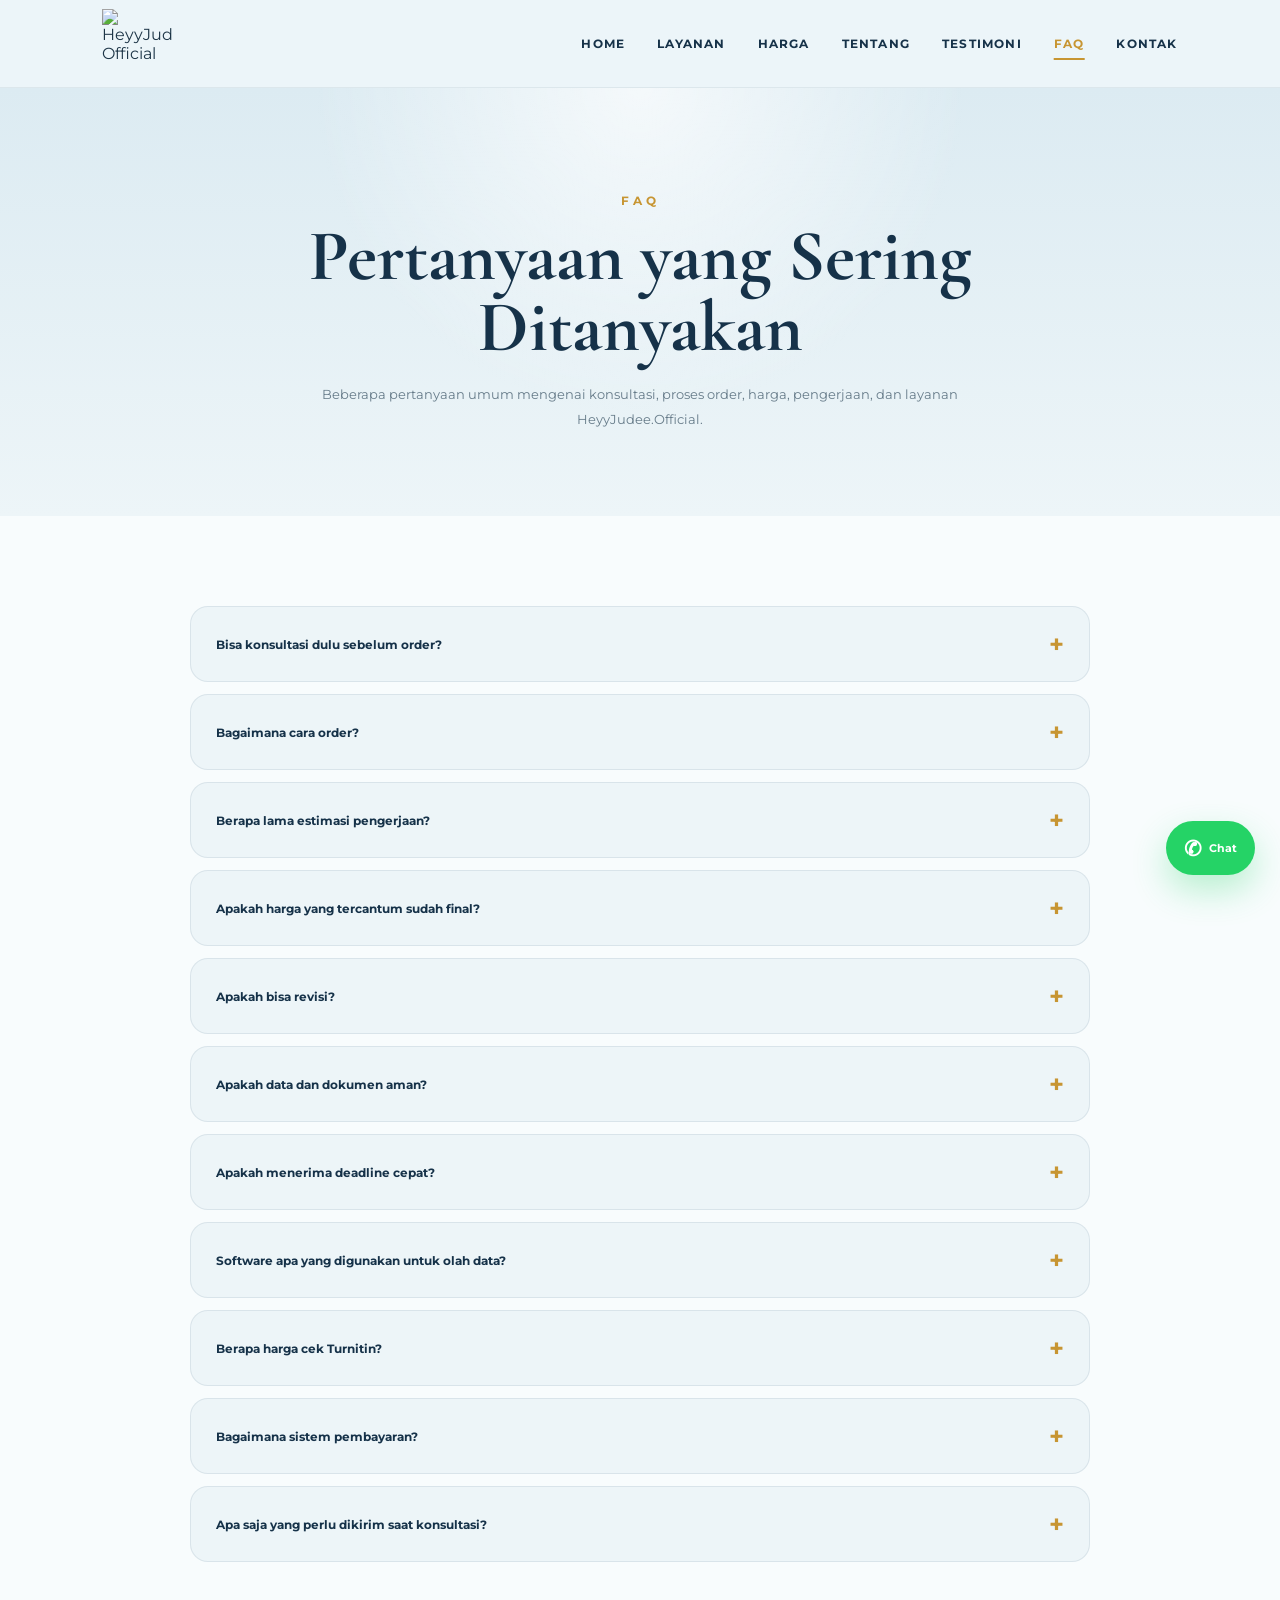
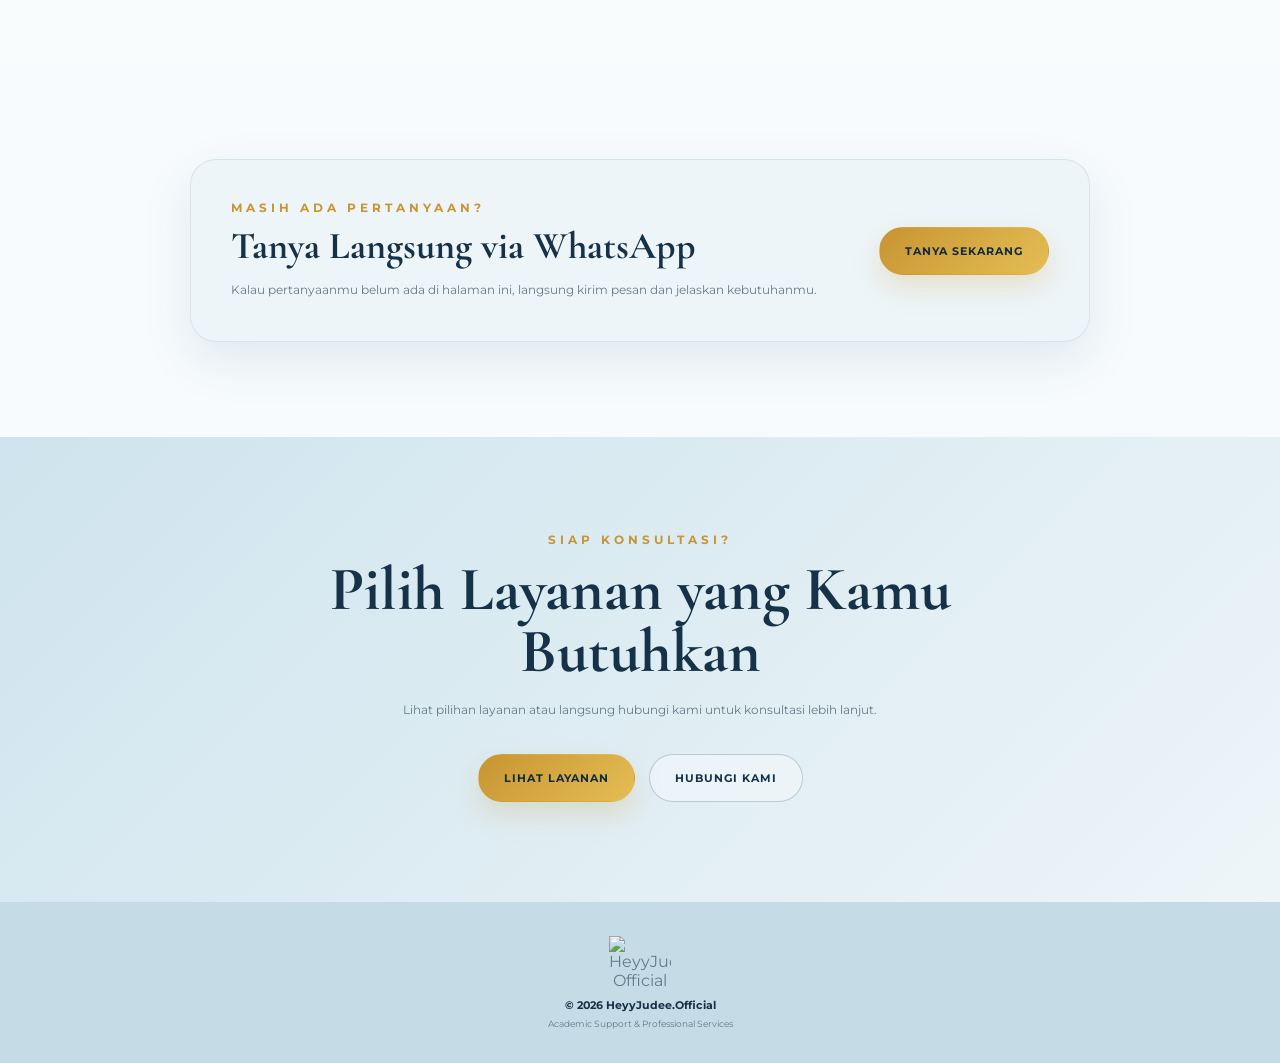
==== faq.html @ a78312ca "Upload website Heyyjudee.Official" ====
<!DOCTYPE html>
<html lang="id">

<head>
    <meta charset="UTF-8">

    <meta
        name="viewport"
        content="width=device-width, initial-scale=1.0"
    >

    <meta
        name="description"
        content="Pertanyaan yang sering ditanyakan mengenai layanan HeyyJudee.Official, proses order, harga, revisi, Turnitin, olah data, dan konsultasi."
    >

    <title>FAQ | HeyyJudee.Official</title>

    <link
        rel="preconnect"
        href="https://fonts.googleapis.com"
    >

    <link
        rel="preconnect"
        href="https://fonts.gstatic.com"
        crossorigin
    >

    <link
        href="https://fonts.googleapis.com/css2?family=Cormorant+Garamond:wght@600;700&family=Montserrat:wght@400;500;600;700&display=swap"
        rel="stylesheet"
    >

    <link
        rel="stylesheet"
        href="style.css"
    >
</head>

<link
    href="https://fonts.googleapis.com/css2?family=Cormorant+Garamond:wght@600;700&family=Montserrat:wght@400;500;600;700&display=swap"
    rel="stylesheet"
>

<link
    rel="icon"
    type="image/png"
    href="images/logo.png"
>

<link
    rel="apple-touch-icon"
    href="images/logo.png"
>

<link
    rel="stylesheet"
    href="style.css"
>

<body>

<!-- =====================================================
     NAVBAR
===================================================== -->

<header class="navbar">

    <a
        href="index.html"
        class="brand-logo"
    >
        <img
            src="images/logo.png"
            alt="HeyyJudee Official"
        >
    </a>


    <button
        class="menu-toggle"
        id="menuToggle"
        aria-label="Buka menu"
        aria-expanded="false"
    >
        <span></span>
        <span></span>
        <span></span>
    </button>


    <nav id="mainNav">

        <a href="index.html">
            HOME
        </a>

        <a href="layanan.html">
            LAYANAN
        </a>

        <a href="harga.html">
            HARGA
        </a>

        <a href="tentang.html">
            TENTANG
        </a>

        <a href="testimoni.html">
            TESTIMONI
        </a>

        <a href="faq.html">
            FAQ
        </a>

        <a href="kontak.html">
            KONTAK
        </a>

    </nav>

</header>


<main>

<!-- =====================================================
     HERO FAQ
===================================================== -->

<section class="page-hero">

    <p class="eyebrow">
        FAQ
    </p>

    <h1>
        Pertanyaan yang
        Sering Ditanyakan
    </h1>

    <p>
        Beberapa pertanyaan umum
        mengenai konsultasi, proses order,
        harga, pengerjaan,
        dan layanan HeyyJudee.Official.
    </p>

</section>



<!-- =====================================================
     FAQ LIST
===================================================== -->

<section class="faq-section">

    <div class="faq-container">


        <article class="faq-item">

            <button class="faq-question">

                <span>
                    Bisa konsultasi dulu sebelum order?
                </span>

                <strong>
                    +
                </strong>

            </button>

            <div class="faq-answer">

                <p>
                    Bisa. Kamu boleh konsultasi terlebih dahulu
                    mengenai kebutuhan, deadline,
                    dan layanan yang diperlukan
                    sebelum memutuskan untuk melanjutkan.
                </p>

            </div>

        </article>



        <article class="faq-item">

            <button class="faq-question">

                <span>
                    Bagaimana cara order?
                </span>

                <strong>
                    +
                </strong>

            </button>

            <div class="faq-answer">

                <p>
                    Hubungi HeyyJudee.Official melalui WhatsApp,
                    kirim jenis layanan yang dibutuhkan,
                    deadline, detail pekerjaan,
                    serta file pendukung jika tersedia.
                </p>

            </div>

        </article>



        <article class="faq-item">

            <button class="faq-question">

                <span>
                    Berapa lama estimasi pengerjaan?
                </span>

                <strong>
                    +
                </strong>

            </button>

            <div class="faq-answer">

                <p>
                    Estimasi pengerjaan berbeda untuk
                    setiap layanan dan bergantung pada
                    tingkat kesulitan, jumlah pekerjaan,
                    serta deadline yang diberikan.
                </p>

            </div>

        </article>



        <article class="faq-item">

            <button class="faq-question">

                <span>
                    Apakah harga yang tercantum sudah final?
                </span>

                <strong>
                    +
                </strong>

            </button>

            <div class="faq-answer">

                <p>
                    Harga pada halaman HARGA
                    merupakan acuan dasar.
                    Biaya akhir dapat menyesuaikan
                    tingkat kesulitan, jumlah halaman,
                    file, dan deadline.
                </p>

            </div>

        </article>



        <article class="faq-item">

            <button class="faq-question">

                <span>
                    Apakah bisa revisi?
                </span>

                <strong>
                    +
                </strong>

            </button>

            <div class="faq-answer">

                <p>
                    Bisa, selama revisi masih sesuai
                    dengan ruang lingkup pekerjaan
                    yang telah dikonsultasikan
                    dan disepakati sebelumnya.
                </p>

            </div>

        </article>



        <article class="faq-item">

            <button class="faq-question">

                <span>
                    Apakah data dan dokumen aman?
                </span>

                <strong>
                    +
                </strong>

            </button>

            <div class="faq-answer">

                <p>
                    Dokumen dan informasi pelanggan
                    diperlakukan secara privat
                    dan hanya digunakan untuk
                    kebutuhan layanan yang disepakati.
                </p>

            </div>

        </article>



        <article class="faq-item">

            <button class="faq-question">

                <span>
                    Apakah menerima deadline cepat?
                </span>

                <strong>
                    +
                </strong>

            </button>

            <div class="faq-answer">

                <p>
                    Bisa dikonsultasikan terlebih dahulu.
                    Ketersediaan pengerjaan akan
                    disesuaikan dengan antrean,
                    tingkat kesulitan,
                    dan deadline yang diberikan.
                </p>

            </div>

        </article>



        <article class="faq-item">

            <button class="faq-question">

                <span>
                    Software apa yang digunakan untuk olah data?
                </span>

                <strong>
                    +
                </strong>

            </button>

            <div class="faq-answer">

                <p>
                    Layanan olah data tersedia
                    menggunakan SPSS, JASP,
                    dan SmartPLS sesuai
                    kebutuhan penelitian.
                </p>

            </div>

        </article>



        <article class="faq-item">

            <button class="faq-question">

                <span>
                    Berapa harga cek Turnitin?
                </span>

                <strong>
                    +
                </strong>

            </button>

            <div class="faq-answer">

                <p>
                    Harga pengecekan Turnitin
                    adalah Rp10.000 per file.
                    Untuk kebutuhan lain seperti
                    parafrase dapat dikonsultasikan
                    secara terpisah.
                </p>

            </div>

        </article>



        <article class="faq-item">

            <button class="faq-question">

                <span>
                    Bagaimana sistem pembayaran?
                </span>

                <strong>
                    +
                </strong>

            </button>

            <div class="faq-answer">

                <p>
                    Informasi pembayaran akan
                    diberikan setelah detail pekerjaan,
                    harga, dan estimasi pengerjaan
                    telah dikonfirmasi melalui WhatsApp.
                </p>

            </div>

        </article>



        <article class="faq-item">

            <button class="faq-question">

                <span>
                    Apa saja yang perlu dikirim saat konsultasi?
                </span>

                <strong>
                    +
                </strong>

            </button>

            <div class="faq-answer">

                <p>
                    Sebaiknya kirim jenis layanan,
                    deadline, jumlah halaman atau file,
                    format atau panduan,
                    serta file pendukung
                    agar konsultasi lebih cepat.
                </p>

            </div>

        </article>


    </div>

</section>



<!-- =====================================================
     HELP CARD
===================================================== -->

<section class="section">

    <div class="faq-help-card">

        <div>

            <p class="eyebrow">
                MASIH ADA PERTANYAAN?
            </p>

            <h2>
                Tanya Langsung via WhatsApp
            </h2>

            <p>
                Kalau pertanyaanmu belum ada
                di halaman ini,
                langsung kirim pesan
                dan jelaskan kebutuhanmu.
            </p>

        </div>


        <a
            href="https://wa.me/6282827128702?text=Halo%20HeyyJudee.Official,%20saya%20ingin%20bertanya%20mengenai%20layanan."
            target="_blank"
            rel="noopener noreferrer"
            class="btn btn-primary"
        >
            TANYA SEKARANG
        </a>

    </div>

</section>



<!-- =====================================================
     CTA
===================================================== -->

<section class="service-cta">

    <div>

        <p class="eyebrow">
            SIAP KONSULTASI?
        </p>

        <h2>
            Pilih Layanan yang Kamu Butuhkan
        </h2>

        <p>
            Lihat pilihan layanan
            atau langsung hubungi kami
            untuk konsultasi lebih lanjut.
        </p>


        <a
            href="layanan.html"
            class="btn btn-primary"
        >
            LIHAT LAYANAN
        </a>


        <a
            href="kontak.html"
            class="btn btn-secondary"
        >
            HUBUNGI KAMI
        </a>

    </div>

</section>

</main>



<!-- =====================================================
     FOOTER
===================================================== -->

<footer>

    <img
        src="images/logo.png"
        alt="HeyyJudee Official"
    >

    <p>
        © 2026 HeyyJudee.Official
    </p>

    <span>
        Academic Support & Professional Services
    </span>

</footer>



<!-- =====================================================
     FLOATING WHATSAPP
===================================================== -->

<a
    href="https://wa.me/6282827128702?text=Halo%20HeyyJudee.Official,%20saya%20ingin%20bertanya."
    target="_blank"
    rel="noopener noreferrer"
    class="floating-wa"
    aria-label="Chat WhatsApp"
>

    <span>
        ✆
    </span>

    Chat

</a>



<script src="script.js"></script>

</body>

</html>
---- style.css ----
/* ======================================================
   HEYYJUDEE.OFFICIAL
   FINAL MULTI-PAGE CSS
====================================================== */


/* ======================================================
   ROOT
====================================================== */

:root {
    --blue-900: #163249;
    --blue-800: #21465f;
    --blue-700: #2f6280;
    --blue-500: #6698b4;
    --blue-200: #cde1eb;
    --blue-100: #dfedf4;
    --blue-50: #edf5f8;

    --gold: #c79532;
    --gold-light: #e5c76f;

    --text: #1d3547;
    --muted: #667b89;

    --white: #ffffff;

    --shadow:
        0 18px 50px rgba(31, 75, 102, 0.10);
}


/* ======================================================
   RESET
====================================================== */

* {
    margin: 0;
    padding: 0;
    box-sizing: border-box;
}


html {
    scroll-behavior: smooth;
}


body {
    min-height: 100vh;

    font-family:
        "Montserrat",
        sans-serif;

    color: var(--text);

    background:
        #f7fbfd;

    overflow-x: hidden;
}


img {
    max-width: 100%;
    display: block;
}


a {
    color: inherit;
    text-decoration: none;
}


button {
    font: inherit;
}


/* ======================================================
   GLOBAL
====================================================== */

.section {
    padding:
        95px 8%;
}


.eyebrow {
    color: var(--gold);

    font-size: 12px;
    font-weight: 700;

    letter-spacing: 4px;

    text-transform: uppercase;
}


.section-header {
    max-width: 760px;

    margin:
        0 auto 50px;

    text-align: center;
}


.section-header h2 {
    margin:
        12px 0 15px;

    font-family:
        "Cormorant Garamond",
        serif;

    color: var(--blue-900);

    font-size:
        clamp(40px, 5vw, 58px);

    line-height: 1;
}


.section-header > p:not(.eyebrow) {
    color: var(--muted);

    font-size: 13px;

    line-height: 1.9;
}


/* ======================================================
   BUTTON
====================================================== */

.btn {
    display: inline-flex;

    align-items: center;
    justify-content: center;

    min-height: 48px;

    padding:
        0 25px;

    border:
        1px solid transparent;

    border-radius: 999px;

    font-size: 11px;
    font-weight: 700;

    letter-spacing: 1px;

    cursor: pointer;

    transition:
        transform 0.2s ease,
        box-shadow 0.2s ease,
        background 0.2s ease;
}


.btn:hover {
    transform:
        translateY(-2px);
}


.btn-primary {
    color: #122b3c;

    background:
        linear-gradient(
            135deg,
            #c79532,
            #e5bd54
        );

    box-shadow:
        0 12px 28px rgba(199, 149, 50, 0.22);
}


.btn-primary:hover {
    box-shadow:
        0 16px 32px rgba(199, 149, 50, 0.30);
}


.btn-secondary {
    color: var(--blue-900);

    border-color:
        rgba(22, 50, 73, 0.22);

    background:
        rgba(255,255,255,0.35);
}


/* ======================================================
   NAVBAR
====================================================== */

.navbar {
    position: relative;
    z-index: 1000;

    min-height: 88px;

    display: flex;

    align-items: center;
    justify-content: space-between;

    padding:
        8px 8%;

    background:
        rgba(235, 245, 249, 0.95);

    border-bottom:
        1px solid rgba(22, 50, 73, 0.07);

    backdrop-filter:
        blur(15px);
}


.brand-logo {
    flex-shrink: 0;
}


.brand-logo img {
    width: 70px;
    height: 70px;

    object-fit: contain;
}


.navbar nav {
    display: flex;

    align-items: center;

    gap: 32px;
}


.navbar nav a {
    position: relative;

    padding:
        13px 0;

    color: var(--blue-900);

    font-size: 12px;
    font-weight: 700;

    letter-spacing: 1.2px;
}


.navbar nav a::after {
    content: "";

    position: absolute;

    left: 50%;
    bottom: 4px;

    width: 0;
    height: 2px;

    background:
        var(--gold);

    transform:
        translateX(-50%);

    transition:
        width 0.25s ease;
}


.navbar nav a:hover::after,
.navbar nav a.active::after {
    width: 100%;
}


.navbar nav a.active {
    color: var(--gold);
}


/* ======================================================
   HAMBURGER
====================================================== */

.menu-toggle {
    display: none;

    width: 44px;
    height: 44px;

    border: none;

    background: transparent;

    flex-direction: column;

    align-items: center;
    justify-content: center;

    gap: 5px;

    cursor: pointer;
}


.menu-toggle span {
    width: 24px;
    height: 2px;

    border-radius: 5px;

    background:
        var(--blue-900);

    transition:
        transform 0.25s ease,
        opacity 0.25s ease;
}


.menu-toggle.active span:nth-child(1) {
    transform:
        translateY(7px)
        rotate(45deg);
}


.menu-toggle.active span:nth-child(2) {
    opacity: 0;
}


.menu-toggle.active span:nth-child(3) {
    transform:
        translateY(-7px)
        rotate(-45deg);
}


/* ======================================================
   HOME HERO
====================================================== */

.hero {
    position: relative;

    min-height:
        calc(100vh - 88px);

    display: grid;

    grid-template-columns:
        1.1fr 0.9fr;

    align-items: center;

    gap: 50px;

    padding:
        70px 8%;

    overflow: hidden;

    background:
        radial-gradient(
            circle at 80% 35%,
            rgba(224, 239, 246, 0.8),
            transparent 35%
        ),
        linear-gradient(
            135deg,
            #d8eaf2,
            #eef6f9
        );
}


.hero-content {
    position: relative;
    z-index: 2;
}


.hero h1 {
    max-width: 720px;

    margin:
        12px 0 25px;

    font-family:
        "Cormorant Garamond",
        serif;

    color:
        var(--blue-900);

    font-size:
        clamp(56px, 6vw, 85px);

    font-weight: 600;

    line-height: 0.88;
}


.hero-subtitle {
    max-width: 700px;

    color:
        var(--blue-500);

    font-size: 15px;

    line-height: 2;
}


.hero-actions {
    display: flex;

    flex-wrap: wrap;

    gap: 14px;

    margin-top: 30px;
}


.trust-row {
    display: grid;

    grid-template-columns:
        repeat(3, 1fr);

    gap: 12px;

    margin-top: 45px;
}


.trust-row > div {
    padding:
        18px 15px;

    border:
        1px solid rgba(22, 50, 73, 0.09);

    border-radius: 16px;

    background:
        rgba(255,255,255,0.18);
}


.trust-row strong {
    display: block;

    margin-bottom: 10px;

    color:
        var(--blue-900);

    font-size: 12px;
}


.trust-row span {
    color:
        var(--blue-500);

    font-size: 10px;
}


.hero-visual {
    display: flex;

    align-items: center;
    justify-content: center;
}


.hero-logo-ring {
    width: 430px;
    height: 430px;

    display: flex;

    align-items: center;
    justify-content: center;

    border:
        1px solid rgba(47, 98, 128, 0.20);

    border-radius: 50%;

    background:
        rgba(225, 239, 246, 0.45);
}


.hero-logo-ring img {
    width: 360px;
    height: 360px;

    object-fit: contain;
}


.decor {
    position: absolute;

    z-index: 0;

    color:
        rgba(47, 98, 128, 0.10);

    font-size: 35px;
}


.decor-1 {
    top: 13%;
    left: 4%;
}


.decor-2 {
    bottom: 6%;
    left: 47%;
}


.decor-3 {
    top: 14%;
    right: 7%;
}


/* ======================================================
   PAGE HERO
====================================================== */

.page-hero {
    padding:
        105px 8% 85px;

    text-align: center;

    background:
        radial-gradient(
            circle at top center,
            rgba(255,255,255,0.7),
            transparent 42%
        ),
        linear-gradient(
            180deg,
            #dcebf2,
            #edf5f8
        );
}


.page-hero h1 {
    max-width: 800px;

    margin:
        13px auto 20px;

    font-family:
        "Cormorant Garamond",
        serif;

    color:
        var(--blue-900);

    font-size:
        clamp(48px, 6vw, 72px);

    line-height: 0.98;
}


.page-hero > p:not(.eyebrow) {
    max-width: 720px;

    margin: auto;

    color:
        var(--muted);

    font-size: 13px;

    line-height: 1.9;
}


/* ======================================================
   WHY / GENERAL CARDS
====================================================== */

.why-section {
    background:
        #f8fcfd;
}


.why-grid {
    display: grid;

    grid-template-columns:
        repeat(4, 1fr);

    gap: 20px;
}


.why-grid article {
    padding:
        30px 25px;

    border:
        1px solid rgba(39,84,110,0.10);

    border-radius: 22px;

    background:
        rgba(244,250,252,0.9);

    box-shadow:
        0 12px 32px rgba(31,75,102,0.06);
}


.why-grid article > div:first-child {
    width: 65px;
    height: 65px;

    display: flex;

    align-items: center;
    justify-content: center;

    margin-bottom: 20px;

    border-radius: 18px;

    background:
        var(--blue-100);

    font-size: 28px;
}


.why-grid h3 {
    margin-bottom: 10px;

    font-family:
        "Cormorant Garamond",
        serif;

    color:
        var(--blue-900);

    font-size: 27px;
}


.why-grid p {
    color:
        var(--muted);

    font-size: 12px;

    line-height: 1.9;
}


.why-grid strong {
    display: block;

    margin-top: 14px;

    color:
        var(--blue-900);

    font-size: 13px;

    line-height: 1.6;
}


/* ======================================================
   HOME SERVICE PREVIEW
====================================================== */

.home-service-preview {
    background:
        linear-gradient(
            180deg,
            #edf5f8,
            #f8fcfd
        );
}


.home-preview-grid {
    display: grid;

    grid-template-columns:
        repeat(4, 1fr);

    gap: 20px;
}


.home-preview-grid article {
    padding:
        32px 24px;

    border:
        1px solid rgba(39,84,110,0.09);

    border-radius: 22px;

    background:
        rgba(255,255,255,0.45);

    box-shadow:
        var(--shadow);
}


.home-preview-grid h3 {
    margin:
        18px 0 10px;

    font-family:
        "Cormorant Garamond",
        serif;

    color:
        var(--blue-900);

    font-size: 28px;
}


.home-preview-grid p {
    color:
        var(--muted);

    font-size: 12px;

    line-height: 1.9;
}


.home-preview-action {
    margin-top: 38px;

    text-align: center;
}


/* ======================================================
   SERVICE PAGE
====================================================== */

.service-grid {
    display: grid;

    grid-template-columns:
        repeat(4, 1fr);

    gap: 22px;
}


.service-card {
    min-height: 310px;

    display: flex;

    flex-direction: column;

    padding:
        30px 25px;

    border:
        1px solid rgba(39,84,110,0.10);

    border-radius: 25px;

    background:
        rgba(247,252,254,0.95);

    box-shadow:
        var(--shadow);

    cursor: pointer;

    transition:
        transform 0.25s ease,
        box-shadow 0.25s ease;
}


.service-card:hover {
    transform:
        translateY(-6px);

    box-shadow:
        0 22px 55px rgba(31,75,102,0.14);
}


.service-icon {
    width: 72px;
    height: 72px;

    display: flex;

    align-items: center;
    justify-content: center;

    border-radius: 20px;

    background:
        var(--blue-100);

    font-size: 30px;
}


.service-card h3 {
    margin:
        18px 0 10px;

    font-family:
        "Cormorant Garamond",
        serif;

    color:
        var(--blue-900);

    font-size: 30px;
}


.service-card p {
    color:
        var(--muted);

    font-size: 12px;

    line-height: 1.9;
}


.service-detail {
    margin-top: auto;

    padding-top: 20px;

    border: none;

    color:
        var(--gold);

    background: transparent;

    text-align: left;

    font-size: 10px;
    font-weight: 700;

    letter-spacing: 1px;

    cursor: pointer;
}


/* ======================================================
   ORDER FLOW
====================================================== */

.order-flow-section {
    padding:
        95px 8%;

    background:
        linear-gradient(
            180deg,
            #edf5f8,
            #dcebf2
        );
}


.order-flow-grid {
    display: grid;

    grid-template-columns:
        repeat(4, 1fr);

    gap: 18px;

    max-width: 1200px;

    margin: auto;
}


.order-flow-grid article {
    padding:
        30px 24px;

    border-radius: 22px;

    background:
        rgba(255,255,255,0.50);

    border:
        1px solid rgba(39,84,110,0.10);
}


.order-flow-grid article > span {
    display: block;

    margin-bottom: 20px;

    color:
        var(--gold);

    font-family:
        "Cormorant Garamond",
        serif;

    font-size: 40px;
    font-weight: 700;
}


.order-flow-grid h3 {
    margin-bottom: 10px;

    color:
        var(--blue-900);

    font-family:
        "Cormorant Garamond",
        serif;

    font-size: 28px;
}


.order-flow-grid p {
    color:
        var(--muted);

    font-size: 12px;

    line-height: 1.9;
}


/* ======================================================
   PRICE
====================================================== */

.price-grid {
    display: grid;

    grid-template-columns:
        repeat(4, 1fr);

    gap: 22px;
}


.price-card {
    display: flex;

    flex-direction: column;

    min-height: 370px;

    padding:
        30px 24px;

    border:
        1px solid rgba(39,84,110,0.10);

    border-radius: 25px;

    background:
        rgba(248,252,254,0.95);

    box-shadow:
        var(--shadow);
}


.price-card h3 {
    margin:
        18px 0 10px;

    font-family:
        "Cormorant Garamond",
        serif;

    color:
        var(--blue-900);

    font-size: 29px;
}


.price-card > p {
    color:
        var(--muted);

    font-size: 12px;

    line-height: 1.8;
}


.price {
    margin:
        24px 0;

    color:
        var(--blue-900);

    font-family:
        "Cormorant Garamond",
        serif;

    font-size: 34px;

    font-weight: 700;
}


.price small {
    color:
        var(--muted);

    font-family:
        "Montserrat",
        sans-serif;

    font-size: 10px;
}


.price-card .btn {
    margin-top: auto;
}


.price-info-grid {
    display: grid;

    grid-template-columns:
        repeat(4, 1fr);

    gap: 20px;
}


.price-info-grid article {
    padding:
        28px 23px;

    text-align: center;

    border-radius: 22px;

    background:
        var(--blue-50);

    border:
        1px solid rgba(39,84,110,0.09);
}


.price-info-grid article > div {
    font-size: 30px;

    margin-bottom: 15px;
}


.price-info-grid h3 {
    margin-bottom: 10px;

    color:
        var(--blue-900);

    font-family:
        "Cormorant Garamond",
        serif;

    font-size: 27px;
}


.price-info-grid p {
    color:
        var(--muted);

    font-size: 11px;

    line-height: 1.8;
}


/* ======================================================
   ABOUT / OWNER
====================================================== */

.about-owner-section {
    background:
        #f8fcfd;
}


.owner-profile-grid {
    display: grid;

    grid-template-columns:
        0.8fr 1.2fr;

    gap: 70px;

    align-items: center;

    max-width: 1100px;

    margin: auto;
}


.owner-image {
    display: flex;

    justify-content: center;
    align-items: center;
}


.owner-image img {
    width: 280px;
    height: 360px;

    max-width: 100%;

    object-fit: cover;
    object-position: center;

    border-radius: 26px;

    border:
        1px solid rgba(39,84,110,0.10);

    box-shadow:
        0 18px 45px rgba(22,50,73,0.14);
}


.owner-content h2 {
    margin:
        10px 0 20px;

    font-family:
        "Cormorant Garamond",
        serif;

    color:
        var(--blue-900);

    font-size:
        clamp(45px,5vw,62px);

    line-height: 1;
}


.owner-content > p:not(.eyebrow) {
    margin-bottom: 15px;

    color:
        var(--muted);

    font-size: 12px;

    line-height: 2;
}


.profile-highlights {
    display: grid;

    grid-template-columns:
        repeat(4,1fr);

    gap: 10px;

    margin-top: 30px;
}


.profile-highlights > div {
    padding:
        18px 10px;

    text-align: center;

    border-radius: 16px;

    background:
        var(--blue-50);
}


.profile-highlights strong {
    display: block;

    color:
        var(--gold);

    font-size: 20px;
}


.profile-highlights span {
    display: block;

    margin-top: 4px;

    color:
        var(--muted);

    font-size: 9px;
}


/* ======================================================
   EXPERIENCE
====================================================== */

.experience-list {
    max-width: 1000px;

    margin: auto;
}


.experience-list article {
    display: grid;

    grid-template-columns:
        220px 1fr;

    gap: 35px;

    padding:
        35px 0;

    border-bottom:
        1px solid rgba(39,84,110,0.10);
}


.experience-year {
    color:
        var(--gold);

    font-size: 12px;
    font-weight: 700;
}


.experience-list h3 {
    color:
        var(--blue-900);

    font-family:
        "Cormorant Garamond",
        serif;

    font-size: 30px;
}


.experience-list strong {
    display: block;

    margin:
        5px 0 12px;

    color:
        var(--blue-700);

    font-size: 12px;
}


.experience-list p {
    margin-bottom: 10px;

    color:
        var(--muted);

    font-size: 12px;

    line-height: 1.9;
}


/* ======================================================
   CERTIFICATE
====================================================== */

.certificate-grid {
    display: grid;

    grid-template-columns:
        repeat(5,1fr);

    gap: 18px;
}


.certificate-grid article {
    padding:
        28px 20px;

    text-align: center;

    border-radius: 20px;

    border:
        1px solid rgba(39,84,110,0.10);

    background:
        var(--blue-50);
}


.certificate-grid article > div {
    margin-bottom: 15px;

    font-size: 30px;
}


.certificate-grid h3 {
    color:
        var(--blue-900);

    font-size: 12px;

    line-height: 1.6;
}


/* ======================================================
   TESTIMONI
====================================================== */

.testimonial-grid {
    display: grid;

    grid-template-columns:
        repeat(3, 1fr);

    gap: 26px;

    max-width: 1150px;

    margin: auto;
}


.testimonial-card {
    display: flex;

    flex-direction: column;

    align-items: center;

    padding:
        32px 28px;

    text-align: center;

    border:
        1px solid rgba(39,84,110,0.10);

    border-radius: 26px;

    background:
        rgba(248,252,254,0.95);

    box-shadow:
        0 14px 35px rgba(22,50,73,0.07);

    transition:
        transform 0.25s ease,
        box-shadow 0.25s ease;
}


.testimonial-card:hover {
    transform:
        translateY(-5px);

    box-shadow:
        0 20px 45px rgba(22,50,73,0.12);
}


.testimonial-avatar {
    width: 76px;
    height: 76px;

    display: flex;

    align-items: center;
    justify-content: center;

    margin:
        0 auto 15px;

    border-radius: 50%;

    background:
        linear-gradient(
            145deg,
            #e7f2f8,
            #d5e9f3
        );

    border:
        1px solid rgba(47,98,128,0.08);

    font-size: 34px;
}


.testimonial-stars {
    width: 100%;

    margin:
        0 auto 20px;

    color:
        var(--gold);

    text-align: center;

    font-size: 22px;

    letter-spacing: 4px;

    line-height: 1;
}


.testimonial-card h3 {
    margin-bottom: 14px;

    font-family:
        "Cormorant Garamond",
        serif;

    color:
        var(--blue-900);

    font-size: 31px;

    line-height: 1.1;
}


.testimonial-card p {
    flex: 1;

    margin-bottom: 22px;

    color:
        var(--muted);

    font-size: 12px;

    line-height: 1.9;
}


.testimonial-card strong {
    display: block;

    color:
        var(--blue-900);

    font-size: 12px;

    line-height: 1.7;
}


/* ======================================================
   FAQ
====================================================== */

.faq-section {
    padding:
        90px 8%;

    background:
        #f8fcfd;
}


.faq-container {
    max-width: 900px;

    margin: auto;
}


.faq-item {
    margin-bottom: 12px;

    overflow: hidden;

    border:
        1px solid rgba(39,84,110,0.10);

    border-radius: 18px;

    background:
        var(--blue-50);
}


.faq-question {
    width: 100%;

    display: flex;

    align-items: center;
    justify-content: space-between;

    gap: 20px;

    padding:
        22px 25px;

    border: none;

    color:
        var(--blue-900);

    background: transparent;

    text-align: left;

    font-size: 12px;
    font-weight: 700;

    cursor: pointer;
}


.faq-question strong {
    flex-shrink: 0;

    color:
        var(--gold);

    font-size: 25px;

    transition:
        transform 0.25s ease;
}


.faq-answer {
    max-height: 0;

    overflow: hidden;

    transition:
        max-height 0.35s ease;
}


.faq-answer p {
    padding:
        0 25px 23px;

    color:
        var(--muted);

    font-size: 12px;

    line-height: 1.9;
}


.faq-item.active .faq-answer {
    max-height: 350px;
}


.faq-item.active .faq-question strong {
    transform:
        rotate(45deg);
}


.faq-help-card {
    max-width: 900px;

    margin: auto;

    display: flex;

    align-items: center;
    justify-content: space-between;

    gap: 30px;

    padding:
        40px;

    border-radius: 26px;

    background:
        var(--blue-50);

    border:
        1px solid rgba(39,84,110,0.10);

    box-shadow:
        var(--shadow);
}


.faq-help-card h2 {
    margin:
        8px 0 10px;

    color:
        var(--blue-900);

    font-family:
        "Cormorant Garamond",
        serif;

    font-size: 38px;
}


.faq-help-card p:not(.eyebrow) {
    color:
        var(--muted);

    font-size: 12px;

    line-height: 1.8;
}


/* ======================================================
   CONTACT
====================================================== */

.contact-page-section {
    padding:
        90px 8%;

    background:
        #f8fcfd;
}


.contact-grid {
    max-width: 1150px;

    margin: auto;

    display: grid;

    grid-template-columns:
        1.2fr 0.8fr;

    gap: 25px;
}


.contact-main-card {
    padding:
        55px;

    border-radius: 28px;

    background:
        linear-gradient(
            135deg,
            #d8eaf2,
            #edf5f8
        );

    border:
        1px solid rgba(39,84,110,0.10);
}


.contact-main-card h2 {
    margin:
        10px 0 18px;

    font-family:
        "Cormorant Garamond",
        serif;

    color:
        var(--blue-900);

    font-size:
        clamp(42px,5vw,58px);

    line-height: 1;
}


.contact-main-card > p:not(.eyebrow) {
    max-width: 600px;

    color:
        var(--muted);

    font-size: 12px;

    line-height: 1.9;
}


.big-whatsapp-button {
    display: inline-flex;

    align-items: center;
    gap: 10px;

    margin-top: 28px;

    padding:
        16px 24px;

    border-radius: 999px;

    color: white;

    background:
        linear-gradient(
            135deg,
            #25d366,
            #1da851
        );

    font-size: 11px;
    font-weight: 700;

    box-shadow:
        0 15px 35px rgba(37,211,102,0.22);
}


.contact-side {
    display: grid;

    gap: 16px;
}


.contact-info-card {
    padding:
        25px;

    border-radius: 22px;

    background:
        var(--blue-50);

    border:
        1px solid rgba(39,84,110,0.10);
}


.contact-icon {
    margin-bottom: 12px;

    font-size: 28px;
}


.contact-info-card h3 {
    margin-bottom: 7px;

    color:
        var(--blue-900);

    font-family:
        "Cormorant Garamond",
        serif;

    font-size: 27px;
}


.contact-info-card p {
    margin-bottom: 10px;

    color:
        var(--muted);

    font-size: 11px;

    line-height: 1.8;
}


.contact-info-card a,
.contact-info-card > span {
    color:
        var(--gold);

    font-size: 11px;

    font-weight: 700;
}


.contact-trust-section {
    padding:
        90px 8%;

    background:
        linear-gradient(
            180deg,
            #edf5f8,
            #dcebf2
        );
}


.contact-checklist {
    max-width: 900px;

    margin: auto;

    display: grid;

    grid-template-columns:
        repeat(2,1fr);

    gap: 13px;
}


.contact-checklist > div {
    display: flex;

    align-items: center;

    gap: 12px;

    padding:
        18px 20px;

    border-radius: 16px;

    background:
        rgba(255,255,255,0.55);

    color:
        var(--blue-800);

    font-size: 11px;
}


.contact-checklist span {
    width: 26px;
    height: 26px;

    display: flex;

    align-items: center;
    justify-content: center;

    flex-shrink: 0;

    border-radius: 50%;

    color: white;

    background:
        var(--gold);
}


/* ======================================================
   CTA
====================================================== */

.service-cta {
    padding:
        95px 8%;

    text-align: center;

    background:
        linear-gradient(
            135deg,
            #cfe4ee,
            #edf5f8
        );
}


.service-cta > div {
    max-width: 800px;

    margin: auto;
}


.service-cta h2 {
    margin:
        12px 0 16px;

    color:
        var(--blue-900);

    font-family:
        "Cormorant Garamond",
        serif;

    font-size:
        clamp(45px,5vw,62px);

    line-height: 1;
}


.service-cta p:not(.eyebrow) {
    max-width: 650px;

    margin:
        0 auto 27px;

    color:
        var(--muted);

    font-size: 12px;

    line-height: 1.9;
}


.service-cta .btn {
    margin:
        5px;
}


/* ======================================================
   SERVICE MODAL
====================================================== */

.modal {
    position: fixed;

    inset: 0;

    z-index: 9999;

    display: flex;

    align-items: center;
    justify-content: center;

    padding: 22px;

    background:
        rgba(22,50,73,0.55);

    backdrop-filter:
        blur(7px);

    opacity: 0;

    visibility: hidden;

    pointer-events: none;

    transition:
        opacity 0.25s ease,
        visibility 0.25s ease;
}


.modal.show {
    opacity: 1;

    visibility: visible;

    pointer-events: auto;
}


.modal-content {
    position: relative;

    width:
        min(520px,100%);

    max-height: 90vh;

    overflow-y: auto;

    padding:
        45px 35px 35px;

    text-align: center;

    border:
        1px solid rgba(102,152,180,0.22);

    border-radius: 28px;

    background:
        white;

    box-shadow:
        0 25px 70px rgba(22,50,73,0.22);

    transform:
        translateY(20px)
        scale(0.97);

    transition:
        transform 0.25s ease;
}


.modal.show .modal-content {
    transform:
        translateY(0)
        scale(1);
}


.modal-close {
    position: absolute;

    top: 15px;
    right: 18px;

    width: 40px;
    height: 40px;

    display: flex;

    align-items: center;
    justify-content: center;

    border: none;

    border-radius: 50%;

    color:
        var(--blue-900);

    background:
        var(--blue-50);

    font-size: 26px;

    cursor: pointer;
}


.modal-icon {
    width: 76px;
    height: 76px;

    display: flex;

    align-items: center;
    justify-content: center;

    margin:
        0 auto 20px;

    border-radius: 22px;

    background:
        var(--blue-100);

    font-size: 34px;
}


.modal-content h2 {
    margin:
        8px 0 14px;

    font-family:
        "Cormorant Garamond",
        serif;

    color:
        var(--blue-900);

    font-size: 40px;
}


.modal-content > p:not(.eyebrow) {
    max-width: 420px;

    margin:
        0 auto 25px;

    color:
        var(--muted);

    font-size: 12px;

    line-height: 1.9;
}


/* ======================================================
   FOOTER
====================================================== */

footer {
    padding:
        34px 8%;

    text-align: center;

    background:
        #c5dce7;

    color:
        var(--muted);
}


footer img {
    width: 62px;

    margin:
        0 auto 8px;
}


footer p {
    color:
        var(--blue-900);

    font-size: 11px;

    font-weight: 700;
}


footer span {
    display: block;

    margin-top: 6px;

    font-size: 9px;
}


/* ======================================================
   FLOATING WHATSAPP
====================================================== */

.floating-wa {
    position: fixed;

    right: 25px;
    bottom: 25px;

    z-index: 5000;

    min-width: 85px;
    height: 54px;

    display: flex;

    align-items: center;
    justify-content: center;

    gap: 7px;

    padding:
        0 18px;

    border-radius: 999px;

    color: white;

    background:
        #25d366;

    box-shadow:
        0 15px 35px rgba(37,211,102,0.30);

    font-size: 11px;
    font-weight: 700;
}


.floating-wa span {
    font-size: 21px;
}


/* ======================================================
   TABLET
====================================================== */

@media (max-width: 1050px) {

    .navbar {
        padding:
            8px 5%;
    }


    .navbar nav {
        gap: 20px;
    }


    .navbar nav a {
        font-size: 10px;
    }


    .hero {
        grid-template-columns: 1fr;
    }


    .hero-content {
        text-align: center;
    }


    .hero h1,
    .hero-subtitle {
        margin-left: auto;
        margin-right: auto;
    }


    .hero-actions {
        justify-content: center;
    }


    .hero-logo-ring {
        width: 350px;
        height: 350px;
    }


    .hero-logo-ring img {
        width: 295px;
        height: 295px;
    }


    .why-grid,
    .home-preview-grid,
    .service-grid,
    .price-grid,
    .price-info-grid {
        grid-template-columns:
            repeat(2,1fr);
    }


    .certificate-grid {
        grid-template-columns:
            repeat(3,1fr);
    }


    .testimonial-grid {
        grid-template-columns:
            repeat(2,1fr);
    }


    .owner-profile-grid {
        grid-template-columns:
            1fr;

        gap: 40px;
    }


    .owner-content {
        text-align: center;
    }


    .owner-image img {
        width: 250px;
        height: 330px;
    }


    .contact-grid {
        grid-template-columns:
            1fr;
    }

}


/* ======================================================
   MOBILE
====================================================== */

@media (max-width: 700px) {

    .section {
        padding:
            70px 6%;
    }


    /* NAV */

    .navbar {
        min-height: 72px;

        padding:
            7px 5%;
    }


    .brand-logo img {
        width: 57px;
        height: 57px;
    }


    .menu-toggle {
        display: flex;
    }


    .navbar nav {
        position: absolute;

        top: 72px;
        left: 5%;
        right: 5%;

        display: flex;

        flex-direction: column;

        align-items: stretch;

        gap: 4px;

        padding:
            12px;

        border:
            1px solid rgba(39,84,110,0.10);

        border-radius: 18px;

        background:
            rgba(241,248,251,0.98);

        box-shadow:
            0 18px 50px rgba(22,50,73,0.15);

        opacity: 0;

        visibility: hidden;

        pointer-events: none;

        transform:
            translateY(-8px);

        transition:
            opacity 0.22s ease,
            transform 0.22s ease,
            visibility 0.22s ease;
    }


    .navbar nav.show {
        opacity: 1;

        visibility: visible;

        pointer-events: auto;

        transform:
            translateY(0);
    }


    .navbar nav a {
        width: 100%;

        padding:
            13px 15px;

        border-radius: 10px;

        font-size: 10px;
    }


    .navbar nav a::after {
        display: none;
    }


    .navbar nav a.active {
        color:
            var(--blue-900);

        background:
            rgba(199,149,50,0.16);
    }


    /* HERO HOME */

    .hero {
        min-height: auto;

        grid-template-columns:
            1fr;

        padding:
            65px 6%;
    }


    .hero h1 {
        font-size:
            clamp(48px,14vw,64px);
    }


    .hero-subtitle {
        font-size: 13px;
    }


    .hero-actions {
        flex-direction: column;

        align-items: stretch;
    }


    .hero-actions .btn {
        width: 100%;
    }


    .trust-row {
        grid-template-columns:
            1fr;
    }


    .hero-logo-ring {
        width: 280px;
        height: 280px;
    }


    .hero-logo-ring img {
        width: 235px;
        height: 235px;
    }


    /* PAGE HERO */

    .page-hero {
        padding:
            75px 6% 65px;
    }


    .page-hero h1 {
        font-size:
            clamp(43px,12vw,57px);
    }


    /* GRIDS */

    .why-grid,
    .home-preview-grid,
    .service-grid,
    .price-grid,
    .price-info-grid,
    .order-flow-grid,
    .certificate-grid,
    .testimonial-grid,
    .contact-checklist {
        grid-template-columns:
            1fr;
    }


    /* OWNER */

    .owner-image img {
        width: 220px;
        height: 290px;

        border-radius: 22px;
    }


    .profile-highlights {
        grid-template-columns:
            repeat(2,1fr);
    }


    /* EXPERIENCE */

    .experience-list article {
        grid-template-columns:
            1fr;

        gap: 10px;
    }


    /* TESTIMONI */

    .testimonial-card {
        padding:
            27px 20px;
    }


    .testimonial-avatar {
        width: 66px;
        height: 66px;

        font-size: 29px;
    }


    .testimonial-stars {
        font-size: 20px;

        letter-spacing: 3px;
    }


    .testimonial-card h3 {
        font-size: 29px;
    }


    /* CONTACT */

    .contact-main-card {
        padding:
            35px 22px;
    }


    .contact-main-card h2 {
        font-size: 43px;
    }


    .big-whatsapp-button {
        width: 100%;

        justify-content: center;
    }


    /* FAQ */

    .faq-question {
        padding:
            19px 17px;
    }


    .faq-answer p {
        padding:
            0 17px 20px;
    }


    .faq-help-card {
        flex-direction: column;

        padding:
            30px 22px;

        text-align: center;
    }


    /* MODAL */

    .modal {
        padding: 15px;
    }


    .modal-content {
        padding:
            42px 20px 28px;

        border-radius: 22px;
    }


    .modal-content h2 {
        font-size: 34px;
    }


    /* CTA */

    .service-cta {
        padding:
            75px 6%;
    }


    .service-cta .btn {
        display: flex;

        width: 100%;

        margin:
            8px 0;
    }


    /* WA FLOAT */

    .floating-wa {
        right: 18px;
        bottom: 18px;

        width: 56px;
        height: 56px;

        min-width: 56px;

        padding: 0;

        font-size: 0;
    }


    .floating-wa span {
        font-size: 24px;
    }

}
---- style.css ----
/* ======================================================
   HEYYJUDEE.OFFICIAL
   FINAL MULTI-PAGE CSS
====================================================== */


/* ======================================================
   ROOT
====================================================== */

:root {
    --blue-900: #163249;
    --blue-800: #21465f;
    --blue-700: #2f6280;
    --blue-500: #6698b4;
    --blue-200: #cde1eb;
    --blue-100: #dfedf4;
    --blue-50: #edf5f8;

    --gold: #c79532;
    --gold-light: #e5c76f;

    --text: #1d3547;
    --muted: #667b89;

    --white: #ffffff;

    --shadow:
        0 18px 50px rgba(31, 75, 102, 0.10);
}


/* ======================================================
   RESET
====================================================== */

* {
    margin: 0;
    padding: 0;
    box-sizing: border-box;
}


html {
    scroll-behavior: smooth;
}


body {
    min-height: 100vh;

    font-family:
        "Montserrat",
        sans-serif;

    color: var(--text);

    background:
        #f7fbfd;

    overflow-x: hidden;
}


img {
    max-width: 100%;
    display: block;
}


a {
    color: inherit;
    text-decoration: none;
}


button {
    font: inherit;
}


/* ======================================================
   GLOBAL
====================================================== */

.section {
    padding:
        95px 8%;
}


.eyebrow {
    color: var(--gold);

    font-size: 12px;
    font-weight: 700;

    letter-spacing: 4px;

    text-transform: uppercase;
}


.section-header {
    max-width: 760px;

    margin:
        0 auto 50px;

    text-align: center;
}


.section-header h2 {
    margin:
        12px 0 15px;

    font-family:
        "Cormorant Garamond",
        serif;

    color: var(--blue-900);

    font-size:
        clamp(40px, 5vw, 58px);

    line-height: 1;
}


.section-header > p:not(.eyebrow) {
    color: var(--muted);

    font-size: 13px;

    line-height: 1.9;
}


/* ======================================================
   BUTTON
====================================================== */

.btn {
    display: inline-flex;

    align-items: center;
    justify-content: center;

    min-height: 48px;

    padding:
        0 25px;

    border:
        1px solid transparent;

    border-radius: 999px;

    font-size: 11px;
    font-weight: 700;

    letter-spacing: 1px;

    cursor: pointer;

    transition:
        transform 0.2s ease,
        box-shadow 0.2s ease,
        background 0.2s ease;
}


.btn:hover {
    transform:
        translateY(-2px);
}


.btn-primary {
    color: #122b3c;

    background:
        linear-gradient(
            135deg,
            #c79532,
            #e5bd54
        );

    box-shadow:
        0 12px 28px rgba(199, 149, 50, 0.22);
}


.btn-primary:hover {
    box-shadow:
        0 16px 32px rgba(199, 149, 50, 0.30);
}


.btn-secondary {
    color: var(--blue-900);

    border-color:
        rgba(22, 50, 73, 0.22);

    background:
        rgba(255,255,255,0.35);
}


/* ======================================================
   NAVBAR
====================================================== */

.navbar {
    position: relative;
    z-index: 1000;

    min-height: 88px;

    display: flex;

    align-items: center;
    justify-content: space-between;

    padding:
        8px 8%;

    background:
        rgba(235, 245, 249, 0.95);

    border-bottom:
        1px solid rgba(22, 50, 73, 0.07);

    backdrop-filter:
        blur(15px);
}


.brand-logo {
    flex-shrink: 0;
}


.brand-logo img {
    width: 70px;
    height: 70px;

    object-fit: contain;
}


.navbar nav {
    display: flex;

    align-items: center;

    gap: 32px;
}


.navbar nav a {
    position: relative;

    padding:
        13px 0;

    color: var(--blue-900);

    font-size: 12px;
    font-weight: 700;

    letter-spacing: 1.2px;
}


.navbar nav a::after {
    content: "";

    position: absolute;

    left: 50%;
    bottom: 4px;

    width: 0;
    height: 2px;

    background:
        var(--gold);

    transform:
        translateX(-50%);

    transition:
        width 0.25s ease;
}


.navbar nav a:hover::after,
.navbar nav a.active::after {
    width: 100%;
}


.navbar nav a.active {
    color: var(--gold);
}


/* ======================================================
   HAMBURGER
====================================================== */

.menu-toggle {
    display: none;

    width: 44px;
    height: 44px;

    border: none;

    background: transparent;

    flex-direction: column;

    align-items: center;
    justify-content: center;

    gap: 5px;

    cursor: pointer;
}


.menu-toggle span {
    width: 24px;
    height: 2px;

    border-radius: 5px;

    background:
        var(--blue-900);

    transition:
        transform 0.25s ease,
        opacity 0.25s ease;
}


.menu-toggle.active span:nth-child(1) {
    transform:
        translateY(7px)
        rotate(45deg);
}


.menu-toggle.active span:nth-child(2) {
    opacity: 0;
}


.menu-toggle.active span:nth-child(3) {
    transform:
        translateY(-7px)
        rotate(-45deg);
}


/* ======================================================
   HOME HERO
====================================================== */

.hero {
    position: relative;

    min-height:
        calc(100vh - 88px);

    display: grid;

    grid-template-columns:
        1.1fr 0.9fr;

    align-items: center;

    gap: 50px;

    padding:
        70px 8%;

    overflow: hidden;

    background:
        radial-gradient(
            circle at 80% 35%,
            rgba(224, 239, 246, 0.8),
            transparent 35%
        ),
        linear-gradient(
            135deg,
            #d8eaf2,
            #eef6f9
        );
}


.hero-content {
    position: relative;
    z-index: 2;
}


.hero h1 {
    max-width: 720px;

    margin:
        12px 0 25px;

    font-family:
        "Cormorant Garamond",
        serif;

    color:
        var(--blue-900);

    font-size:
        clamp(56px, 6vw, 85px);

    font-weight: 600;

    line-height: 0.88;
}


.hero-subtitle {
    max-width: 700px;

    color:
        var(--blue-500);

    font-size: 15px;

    line-height: 2;
}


.hero-actions {
    display: flex;

    flex-wrap: wrap;

    gap: 14px;

    margin-top: 30px;
}


.trust-row {
    display: grid;

    grid-template-columns:
        repeat(3, 1fr);

    gap: 12px;

    margin-top: 45px;
}


.trust-row > div {
    padding:
        18px 15px;

    border:
        1px solid rgba(22, 50, 73, 0.09);

    border-radius: 16px;

    background:
        rgba(255,255,255,0.18);
}


.trust-row strong {
    display: block;

    margin-bottom: 10px;

    color:
        var(--blue-900);

    font-size: 12px;
}


.trust-row span {
    color:
        var(--blue-500);

    font-size: 10px;
}


.hero-visual {
    display: flex;

    align-items: center;
    justify-content: center;
}


.hero-logo-ring {
    width: 430px;
    height: 430px;

    display: flex;

    align-items: center;
    justify-content: center;

    border:
        1px solid rgba(47, 98, 128, 0.20);

    border-radius: 50%;

    background:
        rgba(225, 239, 246, 0.45);
}


.hero-logo-ring img {
    width: 360px;
    height: 360px;

    object-fit: contain;
}


.decor {
    position: absolute;

    z-index: 0;

    color:
        rgba(47, 98, 128, 0.10);

    font-size: 35px;
}


.decor-1 {
    top: 13%;
    left: 4%;
}


.decor-2 {
    bottom: 6%;
    left: 47%;
}


.decor-3 {
    top: 14%;
    right: 7%;
}


/* ======================================================
   PAGE HERO
====================================================== */

.page-hero {
    padding:
        105px 8% 85px;

    text-align: center;

    background:
        radial-gradient(
            circle at top center,
            rgba(255,255,255,0.7),
            transparent 42%
        ),
        linear-gradient(
            180deg,
            #dcebf2,
            #edf5f8
        );
}


.page-hero h1 {
    max-width: 800px;

    margin:
        13px auto 20px;

    font-family:
        "Cormorant Garamond",
        serif;

    color:
        var(--blue-900);

    font-size:
        clamp(48px, 6vw, 72px);

    line-height: 0.98;
}


.page-hero > p:not(.eyebrow) {
    max-width: 720px;

    margin: auto;

    color:
        var(--muted);

    font-size: 13px;

    line-height: 1.9;
}


/* ======================================================
   WHY / GENERAL CARDS
====================================================== */

.why-section {
    background:
        #f8fcfd;
}


.why-grid {
    display: grid;

    grid-template-columns:
        repeat(4, 1fr);

    gap: 20px;
}


.why-grid article {
    padding:
        30px 25px;

    border:
        1px solid rgba(39,84,110,0.10);

    border-radius: 22px;

    background:
        rgba(244,250,252,0.9);

    box-shadow:
        0 12px 32px rgba(31,75,102,0.06);
}


.why-grid article > div:first-child {
    width: 65px;
    height: 65px;

    display: flex;

    align-items: center;
    justify-content: center;

    margin-bottom: 20px;

    border-radius: 18px;

    background:
        var(--blue-100);

    font-size: 28px;
}


.why-grid h3 {
    margin-bottom: 10px;

    font-family:
        "Cormorant Garamond",
        serif;

    color:
        var(--blue-900);

    font-size: 27px;
}


.why-grid p {
    color:
        var(--muted);

    font-size: 12px;

    line-height: 1.9;
}


.why-grid strong {
    display: block;

    margin-top: 14px;

    color:
        var(--blue-900);

    font-size: 13px;

    line-height: 1.6;
}


/* ======================================================
   HOME SERVICE PREVIEW
====================================================== */

.home-service-preview {
    background:
        linear-gradient(
            180deg,
            #edf5f8,
            #f8fcfd
        );
}


.home-preview-grid {
    display: grid;

    grid-template-columns:
        repeat(4, 1fr);

    gap: 20px;
}


.home-preview-grid article {
    padding:
        32px 24px;

    border:
        1px solid rgba(39,84,110,0.09);

    border-radius: 22px;

    background:
        rgba(255,255,255,0.45);

    box-shadow:
        var(--shadow);
}


.home-preview-grid h3 {
    margin:
        18px 0 10px;

    font-family:
        "Cormorant Garamond",
        serif;

    color:
        var(--blue-900);

    font-size: 28px;
}


.home-preview-grid p {
    color:
        var(--muted);

    font-size: 12px;

    line-height: 1.9;
}


.home-preview-action {
    margin-top: 38px;

    text-align: center;
}


/* ======================================================
   SERVICE PAGE
====================================================== */

.service-grid {
    display: grid;

    grid-template-columns:
        repeat(4, 1fr);

    gap: 22px;
}


.service-card {
    min-height: 310px;

    display: flex;

    flex-direction: column;

    padding:
        30px 25px;

    border:
        1px solid rgba(39,84,110,0.10);

    border-radius: 25px;

    background:
        rgba(247,252,254,0.95);

    box-shadow:
        var(--shadow);

    cursor: pointer;

    transition:
        transform 0.25s ease,
        box-shadow 0.25s ease;
}


.service-card:hover {
    transform:
        translateY(-6px);

    box-shadow:
        0 22px 55px rgba(31,75,102,0.14);
}


.service-icon {
    width: 72px;
    height: 72px;

    display: flex;

    align-items: center;
    justify-content: center;

    border-radius: 20px;

    background:
        var(--blue-100);

    font-size: 30px;
}


.service-card h3 {
    margin:
        18px 0 10px;

    font-family:
        "Cormorant Garamond",
        serif;

    color:
        var(--blue-900);

    font-size: 30px;
}


.service-card p {
    color:
        var(--muted);

    font-size: 12px;

    line-height: 1.9;
}


.service-detail {
    margin-top: auto;

    padding-top: 20px;

    border: none;

    color:
        var(--gold);

    background: transparent;

    text-align: left;

    font-size: 10px;
    font-weight: 700;

    letter-spacing: 1px;

    cursor: pointer;
}


/* ======================================================
   ORDER FLOW
====================================================== */

.order-flow-section {
    padding:
        95px 8%;

    background:
        linear-gradient(
            180deg,
            #edf5f8,
            #dcebf2
        );
}


.order-flow-grid {
    display: grid;

    grid-template-columns:
        repeat(4, 1fr);

    gap: 18px;

    max-width: 1200px;

    margin: auto;
}


.order-flow-grid article {
    padding:
        30px 24px;

    border-radius: 22px;

    background:
        rgba(255,255,255,0.50);

    border:
        1px solid rgba(39,84,110,0.10);
}


.order-flow-grid article > span {
    display: block;

    margin-bottom: 20px;

    color:
        var(--gold);

    font-family:
        "Cormorant Garamond",
        serif;

    font-size: 40px;
    font-weight: 700;
}


.order-flow-grid h3 {
    margin-bottom: 10px;

    color:
        var(--blue-900);

    font-family:
        "Cormorant Garamond",
        serif;

    font-size: 28px;
}


.order-flow-grid p {
    color:
        var(--muted);

    font-size: 12px;

    line-height: 1.9;
}


/* ======================================================
   PRICE
====================================================== */

.price-grid {
    display: grid;

    grid-template-columns:
        repeat(4, 1fr);

    gap: 22px;
}


.price-card {
    display: flex;

    flex-direction: column;

    min-height: 370px;

    padding:
        30px 24px;

    border:
        1px solid rgba(39,84,110,0.10);

    border-radius: 25px;

    background:
        rgba(248,252,254,0.95);

    box-shadow:
        var(--shadow);
}


.price-card h3 {
    margin:
        18px 0 10px;

    font-family:
        "Cormorant Garamond",
        serif;

    color:
        var(--blue-900);

    font-size: 29px;
}


.price-card > p {
    color:
        var(--muted);

    font-size: 12px;

    line-height: 1.8;
}


.price {
    margin:
        24px 0;

    color:
        var(--blue-900);

    font-family:
        "Cormorant Garamond",
        serif;

    font-size: 34px;

    font-weight: 700;
}


.price small {
    color:
        var(--muted);

    font-family:
        "Montserrat",
        sans-serif;

    font-size: 10px;
}


.price-card .btn {
    margin-top: auto;
}


.price-info-grid {
    display: grid;

    grid-template-columns:
        repeat(4, 1fr);

    gap: 20px;
}


.price-info-grid article {
    padding:
        28px 23px;

    text-align: center;

    border-radius: 22px;

    background:
        var(--blue-50);

    border:
        1px solid rgba(39,84,110,0.09);
}


.price-info-grid article > div {
    font-size: 30px;

    margin-bottom: 15px;
}


.price-info-grid h3 {
    margin-bottom: 10px;

    color:
        var(--blue-900);

    font-family:
        "Cormorant Garamond",
        serif;

    font-size: 27px;
}


.price-info-grid p {
    color:
        var(--muted);

    font-size: 11px;

    line-height: 1.8;
}


/* ======================================================
   ABOUT / OWNER
====================================================== */

.about-owner-section {
    background:
        #f8fcfd;
}


.owner-profile-grid {
    display: grid;

    grid-template-columns:
        0.8fr 1.2fr;

    gap: 70px;

    align-items: center;

    max-width: 1100px;

    margin: auto;
}


.owner-image {
    display: flex;

    justify-content: center;
    align-items: center;
}


.owner-image img {
    width: 280px;
    height: 360px;

    max-width: 100%;

    object-fit: cover;
    object-position: center;

    border-radius: 26px;

    border:
        1px solid rgba(39,84,110,0.10);

    box-shadow:
        0 18px 45px rgba(22,50,73,0.14);
}


.owner-content h2 {
    margin:
        10px 0 20px;

    font-family:
        "Cormorant Garamond",
        serif;

    color:
        var(--blue-900);

    font-size:
        clamp(45px,5vw,62px);

    line-height: 1;
}


.owner-content > p:not(.eyebrow) {
    margin-bottom: 15px;

    color:
        var(--muted);

    font-size: 12px;

    line-height: 2;
}


.profile-highlights {
    display: grid;

    grid-template-columns:
        repeat(4,1fr);

    gap: 10px;

    margin-top: 30px;
}


.profile-highlights > div {
    padding:
        18px 10px;

    text-align: center;

    border-radius: 16px;

    background:
        var(--blue-50);
}


.profile-highlights strong {
    display: block;

    color:
        var(--gold);

    font-size: 20px;
}


.profile-highlights span {
    display: block;

    margin-top: 4px;

    color:
        var(--muted);

    font-size: 9px;
}


/* ======================================================
   EXPERIENCE
====================================================== */

.experience-list {
    max-width: 1000px;

    margin: auto;
}


.experience-list article {
    display: grid;

    grid-template-columns:
        220px 1fr;

    gap: 35px;

    padding:
        35px 0;

    border-bottom:
        1px solid rgba(39,84,110,0.10);
}


.experience-year {
    color:
        var(--gold);

    font-size: 12px;
    font-weight: 700;
}


.experience-list h3 {
    color:
        var(--blue-900);

    font-family:
        "Cormorant Garamond",
        serif;

    font-size: 30px;
}


.experience-list strong {
    display: block;

    margin:
        5px 0 12px;

    color:
        var(--blue-700);

    font-size: 12px;
}


.experience-list p {
    margin-bottom: 10px;

    color:
        var(--muted);

    font-size: 12px;

    line-height: 1.9;
}


/* ======================================================
   CERTIFICATE
====================================================== */

.certificate-grid {
    display: grid;

    grid-template-columns:
        repeat(5,1fr);

    gap: 18px;
}


.certificate-grid article {
    padding:
        28px 20px;

    text-align: center;

    border-radius: 20px;

    border:
        1px solid rgba(39,84,110,0.10);

    background:
        var(--blue-50);
}


.certificate-grid article > div {
    margin-bottom: 15px;

    font-size: 30px;
}


.certificate-grid h3 {
    color:
        var(--blue-900);

    font-size: 12px;

    line-height: 1.6;
}


/* ======================================================
   TESTIMONI
====================================================== */

.testimonial-grid {
    display: grid;

    grid-template-columns:
        repeat(3, 1fr);

    gap: 26px;

    max-width: 1150px;

    margin: auto;
}


.testimonial-card {
    display: flex;

    flex-direction: column;

    align-items: center;

    padding:
        32px 28px;

    text-align: center;

    border:
        1px solid rgba(39,84,110,0.10);

    border-radius: 26px;

    background:
        rgba(248,252,254,0.95);

    box-shadow:
        0 14px 35px rgba(22,50,73,0.07);

    transition:
        transform 0.25s ease,
        box-shadow 0.25s ease;
}


.testimonial-card:hover {
    transform:
        translateY(-5px);

    box-shadow:
        0 20px 45px rgba(22,50,73,0.12);
}


.testimonial-avatar {
    width: 76px;
    height: 76px;

    display: flex;

    align-items: center;
    justify-content: center;

    margin:
        0 auto 15px;

    border-radius: 50%;

    background:
        linear-gradient(
            145deg,
            #e7f2f8,
            #d5e9f3
        );

    border:
        1px solid rgba(47,98,128,0.08);

    font-size: 34px;
}


.testimonial-stars {
    width: 100%;

    margin:
        0 auto 20px;

    color:
        var(--gold);

    text-align: center;

    font-size: 22px;

    letter-spacing: 4px;

    line-height: 1;
}


.testimonial-card h3 {
    margin-bottom: 14px;

    font-family:
        "Cormorant Garamond",
        serif;

    color:
        var(--blue-900);

    font-size: 31px;

    line-height: 1.1;
}


.testimonial-card p {
    flex: 1;

    margin-bottom: 22px;

    color:
        var(--muted);

    font-size: 12px;

    line-height: 1.9;
}


.testimonial-card strong {
    display: block;

    color:
        var(--blue-900);

    font-size: 12px;

    line-height: 1.7;
}


/* ======================================================
   FAQ
====================================================== */

.faq-section {
    padding:
        90px 8%;

    background:
        #f8fcfd;
}


.faq-container {
    max-width: 900px;

    margin: auto;
}


.faq-item {
    margin-bottom: 12px;

    overflow: hidden;

    border:
        1px solid rgba(39,84,110,0.10);

    border-radius: 18px;

    background:
        var(--blue-50);
}


.faq-question {
    width: 100%;

    display: flex;

    align-items: center;
    justify-content: space-between;

    gap: 20px;

    padding:
        22px 25px;

    border: none;

    color:
        var(--blue-900);

    background: transparent;

    text-align: left;

    font-size: 12px;
    font-weight: 700;

    cursor: pointer;
}


.faq-question strong {
    flex-shrink: 0;

    color:
        var(--gold);

    font-size: 25px;

    transition:
        transform 0.25s ease;
}


.faq-answer {
    max-height: 0;

    overflow: hidden;

    transition:
        max-height 0.35s ease;
}


.faq-answer p {
    padding:
        0 25px 23px;

    color:
        var(--muted);

    font-size: 12px;

    line-height: 1.9;
}


.faq-item.active .faq-answer {
    max-height: 350px;
}


.faq-item.active .faq-question strong {
    transform:
        rotate(45deg);
}


.faq-help-card {
    max-width: 900px;

    margin: auto;

    display: flex;

    align-items: center;
    justify-content: space-between;

    gap: 30px;

    padding:
        40px;

    border-radius: 26px;

    background:
        var(--blue-50);

    border:
        1px solid rgba(39,84,110,0.10);

    box-shadow:
        var(--shadow);
}


.faq-help-card h2 {
    margin:
        8px 0 10px;

    color:
        var(--blue-900);

    font-family:
        "Cormorant Garamond",
        serif;

    font-size: 38px;
}


.faq-help-card p:not(.eyebrow) {
    color:
        var(--muted);

    font-size: 12px;

    line-height: 1.8;
}


/* ======================================================
   CONTACT
====================================================== */

.contact-page-section {
    padding:
        90px 8%;

    background:
        #f8fcfd;
}


.contact-grid {
    max-width: 1150px;

    margin: auto;

    display: grid;

    grid-template-columns:
        1.2fr 0.8fr;

    gap: 25px;
}


.contact-main-card {
    padding:
        55px;

    border-radius: 28px;

    background:
        linear-gradient(
            135deg,
            #d8eaf2,
            #edf5f8
        );

    border:
        1px solid rgba(39,84,110,0.10);
}


.contact-main-card h2 {
    margin:
        10px 0 18px;

    font-family:
        "Cormorant Garamond",
        serif;

    color:
        var(--blue-900);

    font-size:
        clamp(42px,5vw,58px);

    line-height: 1;
}


.contact-main-card > p:not(.eyebrow) {
    max-width: 600px;

    color:
        var(--muted);

    font-size: 12px;

    line-height: 1.9;
}


.big-whatsapp-button {
    display: inline-flex;

    align-items: center;
    gap: 10px;

    margin-top: 28px;

    padding:
        16px 24px;

    border-radius: 999px;

    color: white;

    background:
        linear-gradient(
            135deg,
            #25d366,
            #1da851
        );

    font-size: 11px;
    font-weight: 700;

    box-shadow:
        0 15px 35px rgba(37,211,102,0.22);
}


.contact-side {
    display: grid;

    gap: 16px;
}


.contact-info-card {
    padding:
        25px;

    border-radius: 22px;

    background:
        var(--blue-50);

    border:
        1px solid rgba(39,84,110,0.10);
}


.contact-icon {
    margin-bottom: 12px;

    font-size: 28px;
}


.contact-info-card h3 {
    margin-bottom: 7px;

    color:
        var(--blue-900);

    font-family:
        "Cormorant Garamond",
        serif;

    font-size: 27px;
}


.contact-info-card p {
    margin-bottom: 10px;

    color:
        var(--muted);

    font-size: 11px;

    line-height: 1.8;
}


.contact-info-card a,
.contact-info-card > span {
    color:
        var(--gold);

    font-size: 11px;

    font-weight: 700;
}


.contact-trust-section {
    padding:
        90px 8%;

    background:
        linear-gradient(
            180deg,
            #edf5f8,
            #dcebf2
        );
}


.contact-checklist {
    max-width: 900px;

    margin: auto;

    display: grid;

    grid-template-columns:
        repeat(2,1fr);

    gap: 13px;
}


.contact-checklist > div {
    display: flex;

    align-items: center;

    gap: 12px;

    padding:
        18px 20px;

    border-radius: 16px;

    background:
        rgba(255,255,255,0.55);

    color:
        var(--blue-800);

    font-size: 11px;
}


.contact-checklist span {
    width: 26px;
    height: 26px;

    display: flex;

    align-items: center;
    justify-content: center;

    flex-shrink: 0;

    border-radius: 50%;

    color: white;

    background:
        var(--gold);
}


/* ======================================================
   CTA
====================================================== */

.service-cta {
    padding:
        95px 8%;

    text-align: center;

    background:
        linear-gradient(
            135deg,
            #cfe4ee,
            #edf5f8
        );
}


.service-cta > div {
    max-width: 800px;

    margin: auto;
}


.service-cta h2 {
    margin:
        12px 0 16px;

    color:
        var(--blue-900);

    font-family:
        "Cormorant Garamond",
        serif;

    font-size:
        clamp(45px,5vw,62px);

    line-height: 1;
}


.service-cta p:not(.eyebrow) {
    max-width: 650px;

    margin:
        0 auto 27px;

    color:
        var(--muted);

    font-size: 12px;

    line-height: 1.9;
}


.service-cta .btn {
    margin:
        5px;
}


/* ======================================================
   SERVICE MODAL
====================================================== */

.modal {
    position: fixed;

    inset: 0;

    z-index: 9999;

    display: flex;

    align-items: center;
    justify-content: center;

    padding: 22px;

    background:
        rgba(22,50,73,0.55);

    backdrop-filter:
        blur(7px);

    opacity: 0;

    visibility: hidden;

    pointer-events: none;

    transition:
        opacity 0.25s ease,
        visibility 0.25s ease;
}


.modal.show {
    opacity: 1;

    visibility: visible;

    pointer-events: auto;
}


.modal-content {
    position: relative;

    width:
        min(520px,100%);

    max-height: 90vh;

    overflow-y: auto;

    padding:
        45px 35px 35px;

    text-align: center;

    border:
        1px solid rgba(102,152,180,0.22);

    border-radius: 28px;

    background:
        white;

    box-shadow:
        0 25px 70px rgba(22,50,73,0.22);

    transform:
        translateY(20px)
        scale(0.97);

    transition:
        transform 0.25s ease;
}


.modal.show .modal-content {
    transform:
        translateY(0)
        scale(1);
}


.modal-close {
    position: absolute;

    top: 15px;
    right: 18px;

    width: 40px;
    height: 40px;

    display: flex;

    align-items: center;
    justify-content: center;

    border: none;

    border-radius: 50%;

    color:
        var(--blue-900);

    background:
        var(--blue-50);

    font-size: 26px;

    cursor: pointer;
}


.modal-icon {
    width: 76px;
    height: 76px;

    display: flex;

    align-items: center;
    justify-content: center;

    margin:
        0 auto 20px;

    border-radius: 22px;

    background:
        var(--blue-100);

    font-size: 34px;
}


.modal-content h2 {
    margin:
        8px 0 14px;

    font-family:
        "Cormorant Garamond",
        serif;

    color:
        var(--blue-900);

    font-size: 40px;
}


.modal-content > p:not(.eyebrow) {
    max-width: 420px;

    margin:
        0 auto 25px;

    color:
        var(--muted);

    font-size: 12px;

    line-height: 1.9;
}


/* ======================================================
   FOOTER
====================================================== */

footer {
    padding:
        34px 8%;

    text-align: center;

    background:
        #c5dce7;

    color:
        var(--muted);
}


footer img {
    width: 62px;

    margin:
        0 auto 8px;
}


footer p {
    color:
        var(--blue-900);

    font-size: 11px;

    font-weight: 700;
}


footer span {
    display: block;

    margin-top: 6px;

    font-size: 9px;
}


/* ======================================================
   FLOATING WHATSAPP
====================================================== */

.floating-wa {
    position: fixed;

    right: 25px;
    bottom: 25px;

    z-index: 5000;

    min-width: 85px;
    height: 54px;

    display: flex;

    align-items: center;
    justify-content: center;

    gap: 7px;

    padding:
        0 18px;

    border-radius: 999px;

    color: white;

    background:
        #25d366;

    box-shadow:
        0 15px 35px rgba(37,211,102,0.30);

    font-size: 11px;
    font-weight: 700;
}


.floating-wa span {
    font-size: 21px;
}


/* ======================================================
   TABLET
====================================================== */

@media (max-width: 1050px) {

    .navbar {
        padding:
            8px 5%;
    }


    .navbar nav {
        gap: 20px;
    }


    .navbar nav a {
        font-size: 10px;
    }


    .hero {
        grid-template-columns: 1fr;
    }


    .hero-content {
        text-align: center;
    }


    .hero h1,
    .hero-subtitle {
        margin-left: auto;
        margin-right: auto;
    }


    .hero-actions {
        justify-content: center;
    }


    .hero-logo-ring {
        width: 350px;
        height: 350px;
    }


    .hero-logo-ring img {
        width: 295px;
        height: 295px;
    }


    .why-grid,
    .home-preview-grid,
    .service-grid,
    .price-grid,
    .price-info-grid {
        grid-template-columns:
            repeat(2,1fr);
    }


    .certificate-grid {
        grid-template-columns:
            repeat(3,1fr);
    }


    .testimonial-grid {
        grid-template-columns:
            repeat(2,1fr);
    }


    .owner-profile-grid {
        grid-template-columns:
            1fr;

        gap: 40px;
    }


    .owner-content {
        text-align: center;
    }


    .owner-image img {
        width: 250px;
        height: 330px;
    }


    .contact-grid {
        grid-template-columns:
            1fr;
    }

}


/* ======================================================
   MOBILE
====================================================== */

@media (max-width: 700px) {

    .section {
        padding:
            70px 6%;
    }


    /* NAV */

    .navbar {
        min-height: 72px;

        padding:
            7px 5%;
    }


    .brand-logo img {
        width: 57px;
        height: 57px;
    }


    .menu-toggle {
        display: flex;
    }


    .navbar nav {
        position: absolute;

        top: 72px;
        left: 5%;
        right: 5%;

        display: flex;

        flex-direction: column;

        align-items: stretch;

        gap: 4px;

        padding:
            12px;

        border:
            1px solid rgba(39,84,110,0.10);

        border-radius: 18px;

        background:
            rgba(241,248,251,0.98);

        box-shadow:
            0 18px 50px rgba(22,50,73,0.15);

        opacity: 0;

        visibility: hidden;

        pointer-events: none;

        transform:
            translateY(-8px);

        transition:
            opacity 0.22s ease,
            transform 0.22s ease,
            visibility 0.22s ease;
    }


    .navbar nav.show {
        opacity: 1;

        visibility: visible;

        pointer-events: auto;

        transform:
            translateY(0);
    }


    .navbar nav a {
        width: 100%;

        padding:
            13px 15px;

        border-radius: 10px;

        font-size: 10px;
    }


    .navbar nav a::after {
        display: none;
    }


    .navbar nav a.active {
        color:
            var(--blue-900);

        background:
            rgba(199,149,50,0.16);
    }


    /* HERO HOME */

    .hero {
        min-height: auto;

        grid-template-columns:
            1fr;

        padding:
            65px 6%;
    }


    .hero h1 {
        font-size:
            clamp(48px,14vw,64px);
    }


    .hero-subtitle {
        font-size: 13px;
    }


    .hero-actions {
        flex-direction: column;

        align-items: stretch;
    }


    .hero-actions .btn {
        width: 100%;
    }


    .trust-row {
        grid-template-columns:
            1fr;
    }


    .hero-logo-ring {
        width: 280px;
        height: 280px;
    }


    .hero-logo-ring img {
        width: 235px;
        height: 235px;
    }


    /* PAGE HERO */

    .page-hero {
        padding:
            75px 6% 65px;
    }


    .page-hero h1 {
        font-size:
            clamp(43px,12vw,57px);
    }


    /* GRIDS */

    .why-grid,
    .home-preview-grid,
    .service-grid,
    .price-grid,
    .price-info-grid,
    .order-flow-grid,
    .certificate-grid,
    .testimonial-grid,
    .contact-checklist {
        grid-template-columns:
            1fr;
    }


    /* OWNER */

    .owner-image img {
        width: 220px;
        height: 290px;

        border-radius: 22px;
    }


    .profile-highlights {
        grid-template-columns:
            repeat(2,1fr);
    }


    /* EXPERIENCE */

    .experience-list article {
        grid-template-columns:
            1fr;

        gap: 10px;
    }


    /* TESTIMONI */

    .testimonial-card {
        padding:
            27px 20px;
    }


    .testimonial-avatar {
        width: 66px;
        height: 66px;

        font-size: 29px;
    }


    .testimonial-stars {
        font-size: 20px;

        letter-spacing: 3px;
    }


    .testimonial-card h3 {
        font-size: 29px;
    }


    /* CONTACT */

    .contact-main-card {
        padding:
            35px 22px;
    }


    .contact-main-card h2 {
        font-size: 43px;
    }


    .big-whatsapp-button {
        width: 100%;

        justify-content: center;
    }


    /* FAQ */

    .faq-question {
        padding:
            19px 17px;
    }


    .faq-answer p {
        padding:
            0 17px 20px;
    }


    .faq-help-card {
        flex-direction: column;

        padding:
            30px 22px;

        text-align: center;
    }


    /* MODAL */

    .modal {
        padding: 15px;
    }


    .modal-content {
        padding:
            42px 20px 28px;

        border-radius: 22px;
    }


    .modal-content h2 {
        font-size: 34px;
    }


    /* CTA */

    .service-cta {
        padding:
            75px 6%;
    }


    .service-cta .btn {
        display: flex;

        width: 100%;

        margin:
            8px 0;
    }


    /* WA FLOAT */

    .floating-wa {
        right: 18px;
        bottom: 18px;

        width: 56px;
        height: 56px;

        min-width: 56px;

        padding: 0;

        font-size: 0;
    }


    .floating-wa span {
        font-size: 24px;
    }

}
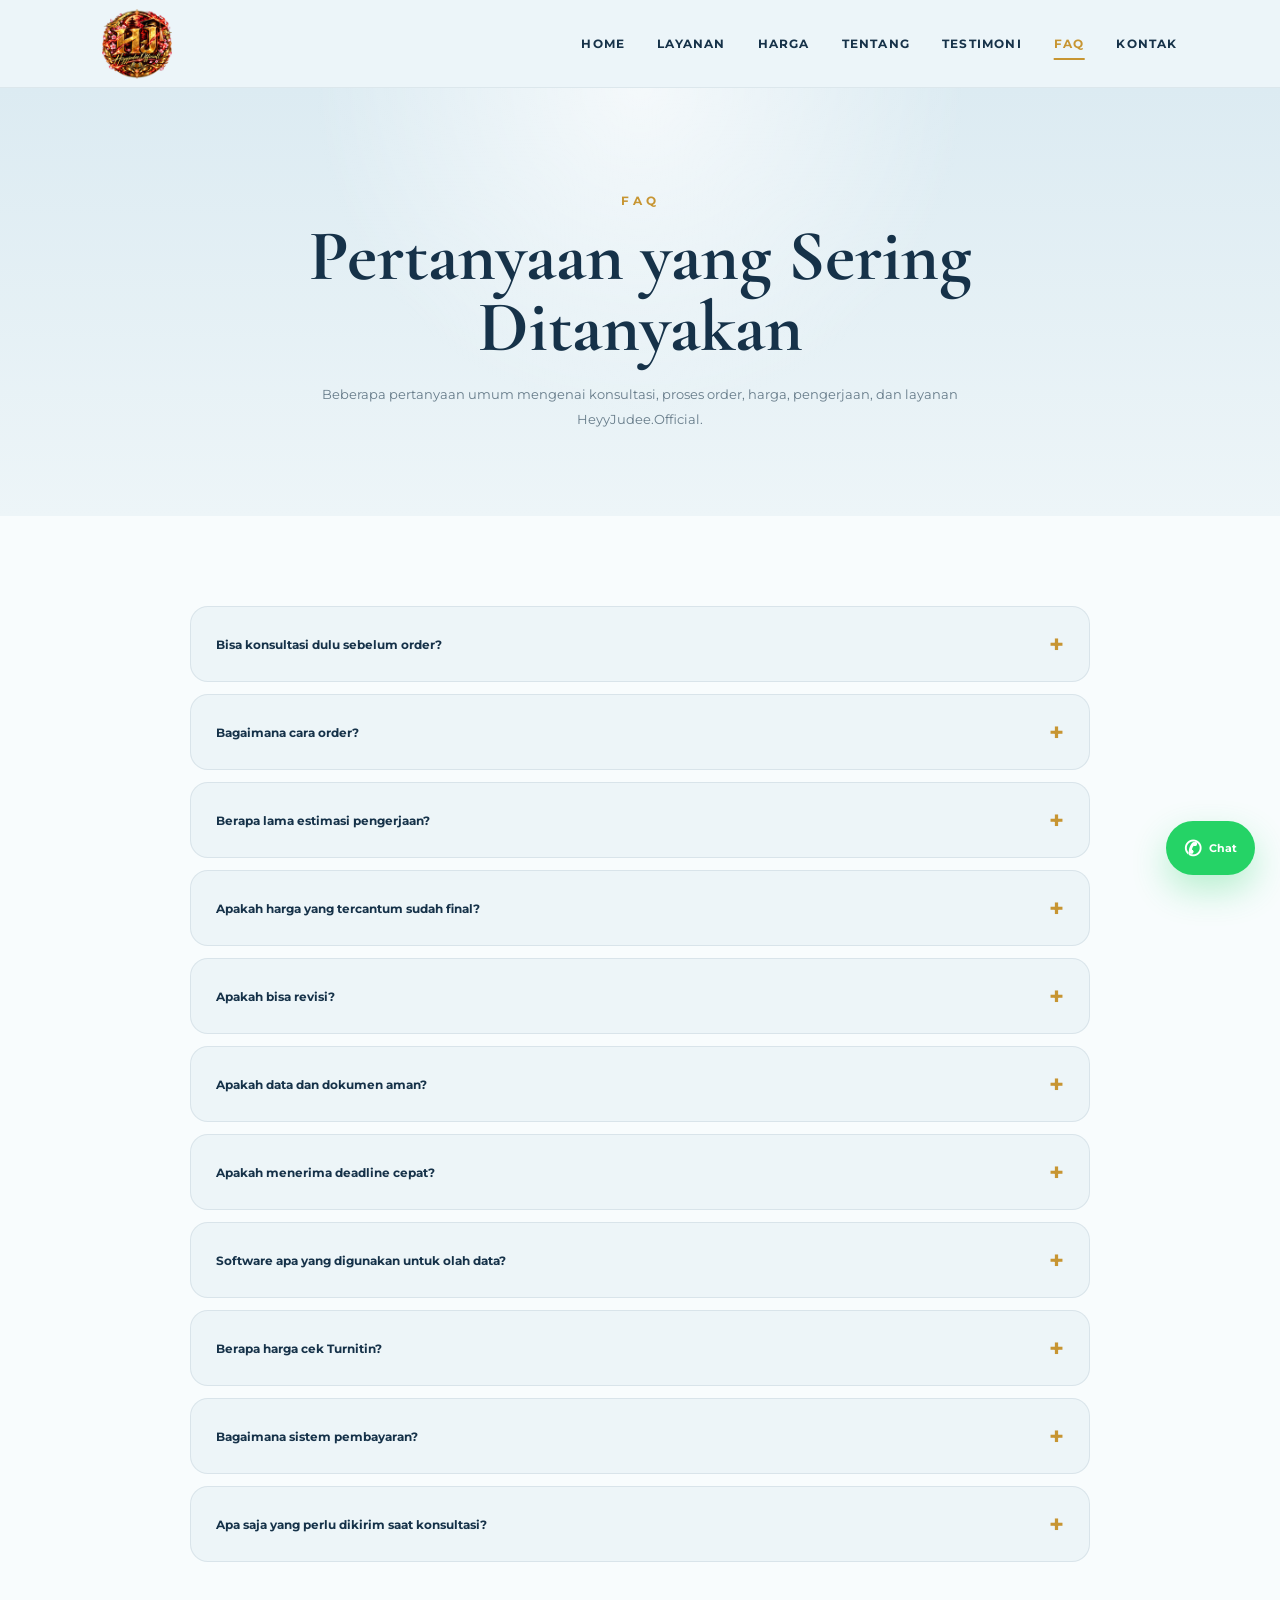
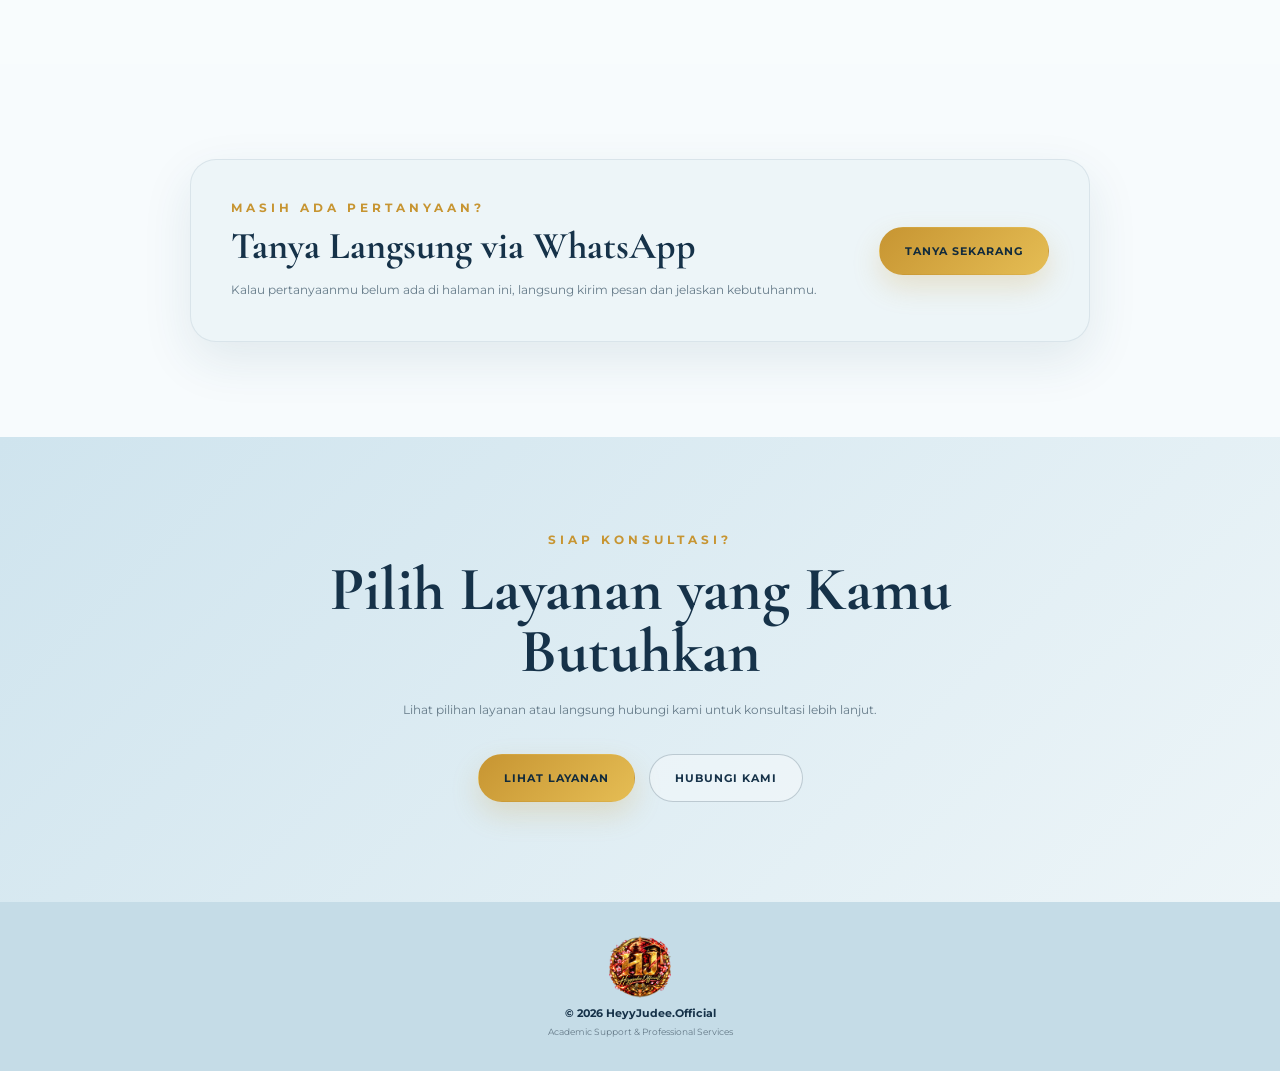
==== commit 249c4967: "Update FAQ page SEO" ====
--- a/faq.html
+++ b/faq.html
@@ -2,6 +2,7 @@
 <html lang="id">
 
 <head>
+
     <meta charset="UTF-8">
 
     <meta
@@ -9,12 +10,97 @@
         content="width=device-width, initial-scale=1.0"
     >
 
+    <title>FAQ Layanan Skripsi, Olah Data & Turnitin | HeyyJudee Official</title>
+
     <meta
         name="description"
-        content="Pertanyaan yang sering ditanyakan mengenai layanan HeyyJudee.Official, proses order, harga, revisi, Turnitin, olah data, dan konsultasi."
-    >
-
-    <title>FAQ | HeyyJudee.Official</title>
+        content="Temukan jawaban pertanyaan umum tentang layanan HeyyJudee Official, mulai dari konsultasi, cara order, harga, revisi, deadline, Turnitin, olah data SPSS, JASP, SmartPLS, hingga pembayaran."
+    >
+
+    <meta
+        name="robots"
+        content="index, follow"
+    >
+
+    <meta
+        name="author"
+        content="HeyyJudee Official"
+    >
+
+    <link
+        rel="canonical"
+        href="https://dimpangestusr10-commits.github.io/heyyjudee-website/faq.html"
+    >
+
+
+    <!-- =====================================================
+         OPEN GRAPH
+    ===================================================== -->
+
+    <meta
+        property="og:type"
+        content="website"
+    >
+
+    <meta
+        property="og:title"
+        content="FAQ Layanan | HeyyJudee Official"
+    >
+
+    <meta
+        property="og:description"
+        content="Pertanyaan umum mengenai konsultasi, order, harga, revisi, deadline, Turnitin, olah data, dan pembayaran di HeyyJudee Official."
+    >
+
+    <meta
+        property="og:url"
+        content="https://dimpangestusr10-commits.github.io/heyyjudee-website/faq.html"
+    >
+
+    <meta
+        property="og:image"
+        content="https://dimpangestusr10-commits.github.io/heyyjudee-website/images/logo.png"
+    >
+
+    <meta
+        property="og:locale"
+        content="id_ID"
+    >
+
+    <meta
+        property="og:site_name"
+        content="HeyyJudee Official"
+    >
+
+
+    <!-- =====================================================
+         TWITTER / SOCIAL SHARE
+    ===================================================== -->
+
+    <meta
+        name="twitter:card"
+        content="summary_large_image"
+    >
+
+    <meta
+        name="twitter:title"
+        content="FAQ Layanan | HeyyJudee Official"
+    >
+
+    <meta
+        name="twitter:description"
+        content="Pertanyaan umum tentang layanan akademik HeyyJudee Official."
+    >
+
+    <meta
+        name="twitter:image"
+        content="https://dimpangestusr10-commits.github.io/heyyjudee-website/images/logo.png"
+    >
+
+
+    <!-- =====================================================
+         GOOGLE FONTS
+    ===================================================== -->
 
     <link
         rel="preconnect"
@@ -32,34 +118,139 @@
         rel="stylesheet"
     >
 
+
+    <!-- =====================================================
+         ICON
+    ===================================================== -->
+
+    <link
+        rel="icon"
+        type="image/png"
+        href="images/logo.png"
+    >
+
+    <link
+        rel="apple-touch-icon"
+        href="images/logo.png"
+    >
+
+
+    <!-- =====================================================
+         CSS
+    ===================================================== -->
+
     <link
         rel="stylesheet"
         href="style.css"
     >
+
+
+    <!-- =====================================================
+         FAQ STRUCTURED DATA
+    ===================================================== -->
+
+    <script type="application/ld+json">
+    {
+        "@context": "https://schema.org",
+        "@type": "FAQPage",
+        "mainEntity": [
+            {
+                "@type": "Question",
+                "name": "Bisa konsultasi dulu sebelum order?",
+                "acceptedAnswer": {
+                    "@type": "Answer",
+                    "text": "Bisa. Kamu boleh konsultasi terlebih dahulu mengenai kebutuhan, deadline, dan layanan yang diperlukan sebelum memutuskan untuk melanjutkan."
+                }
+            },
+            {
+                "@type": "Question",
+                "name": "Bagaimana cara order?",
+                "acceptedAnswer": {
+                    "@type": "Answer",
+                    "text": "Hubungi HeyyJudee Official melalui WhatsApp, kirim jenis layanan yang dibutuhkan, deadline, detail pekerjaan, serta file pendukung jika tersedia."
+                }
+            },
+            {
+                "@type": "Question",
+                "name": "Berapa lama estimasi pengerjaan?",
+                "acceptedAnswer": {
+                    "@type": "Answer",
+                    "text": "Estimasi pengerjaan berbeda untuk setiap layanan dan bergantung pada tingkat kesulitan, jumlah pekerjaan, serta deadline yang diberikan."
+                }
+            },
+            {
+                "@type": "Question",
+                "name": "Apakah harga yang tercantum sudah final?",
+                "acceptedAnswer": {
+                    "@type": "Answer",
+                    "text": "Harga pada halaman HARGA merupakan acuan dasar. Biaya akhir dapat menyesuaikan tingkat kesulitan, jumlah halaman, file, dan deadline."
+                }
+            },
+            {
+                "@type": "Question",
+                "name": "Apakah bisa revisi?",
+                "acceptedAnswer": {
+                    "@type": "Answer",
+                    "text": "Bisa, selama revisi masih sesuai dengan ruang lingkup pekerjaan yang telah dikonsultasikan dan disepakati sebelumnya."
+                }
+            },
+            {
+                "@type": "Question",
+                "name": "Apakah data dan dokumen aman?",
+                "acceptedAnswer": {
+                    "@type": "Answer",
+                    "text": "Dokumen dan informasi pelanggan diperlakukan secara privat dan hanya digunakan untuk kebutuhan layanan yang disepakati."
+                }
+            },
+            {
+                "@type": "Question",
+                "name": "Apakah menerima deadline cepat?",
+                "acceptedAnswer": {
+                    "@type": "Answer",
+                    "text": "Bisa dikonsultasikan terlebih dahulu. Ketersediaan pengerjaan akan disesuaikan dengan antrean, tingkat kesulitan, dan deadline yang diberikan."
+                }
+            },
+            {
+                "@type": "Question",
+                "name": "Software apa yang digunakan untuk olah data?",
+                "acceptedAnswer": {
+                    "@type": "Answer",
+                    "text": "Layanan olah data tersedia menggunakan SPSS, JASP, dan SmartPLS sesuai kebutuhan penelitian."
+                }
+            },
+            {
+                "@type": "Question",
+                "name": "Berapa harga cek Turnitin?",
+                "acceptedAnswer": {
+                    "@type": "Answer",
+                    "text": "Harga pengecekan Turnitin adalah Rp10.000 per file. Untuk kebutuhan lain seperti parafrase dapat dikonsultasikan secara terpisah."
+                }
+            },
+            {
+                "@type": "Question",
+                "name": "Bagaimana sistem pembayaran?",
+                "acceptedAnswer": {
+                    "@type": "Answer",
+                    "text": "Informasi pembayaran akan diberikan setelah detail pekerjaan, harga, dan estimasi pengerjaan telah dikonfirmasi melalui WhatsApp."
+                }
+            },
+            {
+                "@type": "Question",
+                "name": "Apa saja yang perlu dikirim saat konsultasi?",
+                "acceptedAnswer": {
+                    "@type": "Answer",
+                    "text": "Sebaiknya kirim jenis layanan, deadline, jumlah halaman atau file, format atau panduan, serta file pendukung agar konsultasi lebih cepat."
+                }
+            }
+        ]
+    }
+    </script>
+
 </head>
 
-<link
-    href="https://fonts.googleapis.com/css2?family=Cormorant+Garamond:wght@600;700&family=Montserrat:wght@400;500;600;700&display=swap"
-    rel="stylesheet"
->
-
-<link
-    rel="icon"
-    type="image/png"
-    href="images/logo.png"
->
-
-<link
-    rel="apple-touch-icon"
-    href="images/logo.png"
->
-
-<link
-    rel="stylesheet"
-    href="style.css"
->
 
 <body>
+
 
 <!-- =====================================================
      NAVBAR
@@ -71,10 +262,12 @@
         href="index.html"
         class="brand-logo"
     >
+
         <img
             src="images/logo.png"
             alt="HeyyJudee Official"
         >
+
     </a>
 
 
@@ -84,9 +277,11 @@
         aria-label="Buka menu"
         aria-expanded="false"
     >
+
         <span></span>
         <span></span>
         <span></span>
+
     </button>
 
 
@@ -112,7 +307,10 @@
             TESTIMONI
         </a>
 
-        <a href="faq.html">
+        <a
+            href="faq.html"
+            aria-current="page"
+        >
             FAQ
         </a>
 
@@ -125,7 +323,9 @@
 </header>
 
 
+
 <main>
+
 
 <!-- =====================================================
      HERO FAQ
@@ -143,10 +343,12 @@
     </h1>
 
     <p>
+
         Beberapa pertanyaan umum
         mengenai konsultasi, proses order,
         harga, pengerjaan,
         dan layanan HeyyJudee.Official.
+
     </p>
 
 </section>
@@ -164,7 +366,10 @@
 
         <article class="faq-item">
 
-            <button class="faq-question">
+            <button
+                class="faq-question"
+                type="button"
+            >
 
                 <span>
                     Bisa konsultasi dulu sebelum order?
@@ -179,21 +384,26 @@
             <div class="faq-answer">
 
                 <p>
+
                     Bisa. Kamu boleh konsultasi terlebih dahulu
                     mengenai kebutuhan, deadline,
                     dan layanan yang diperlukan
                     sebelum memutuskan untuk melanjutkan.
-                </p>
-
-            </div>
-
-        </article>
-
-
-
-        <article class="faq-item">
-
-            <button class="faq-question">
+
+                </p>
+
+            </div>
+
+        </article>
+
+
+
+        <article class="faq-item">
+
+            <button
+                class="faq-question"
+                type="button"
+            >
 
                 <span>
                     Bagaimana cara order?
@@ -208,21 +418,26 @@
             <div class="faq-answer">
 
                 <p>
+
                     Hubungi HeyyJudee.Official melalui WhatsApp,
                     kirim jenis layanan yang dibutuhkan,
                     deadline, detail pekerjaan,
                     serta file pendukung jika tersedia.
-                </p>
-
-            </div>
-
-        </article>
-
-
-
-        <article class="faq-item">
-
-            <button class="faq-question">
+
+                </p>
+
+            </div>
+
+        </article>
+
+
+
+        <article class="faq-item">
+
+            <button
+                class="faq-question"
+                type="button"
+            >
 
                 <span>
                     Berapa lama estimasi pengerjaan?
@@ -237,21 +452,26 @@
             <div class="faq-answer">
 
                 <p>
+
                     Estimasi pengerjaan berbeda untuk
                     setiap layanan dan bergantung pada
                     tingkat kesulitan, jumlah pekerjaan,
                     serta deadline yang diberikan.
-                </p>
-
-            </div>
-
-        </article>
-
-
-
-        <article class="faq-item">
-
-            <button class="faq-question">
+
+                </p>
+
+            </div>
+
+        </article>
+
+
+
+        <article class="faq-item">
+
+            <button
+                class="faq-question"
+                type="button"
+            >
 
                 <span>
                     Apakah harga yang tercantum sudah final?
@@ -266,22 +486,28 @@
             <div class="faq-answer">
 
                 <p>
+
                     Harga pada halaman HARGA
                     merupakan acuan dasar.
+
                     Biaya akhir dapat menyesuaikan
                     tingkat kesulitan, jumlah halaman,
                     file, dan deadline.
-                </p>
-
-            </div>
-
-        </article>
-
-
-
-        <article class="faq-item">
-
-            <button class="faq-question">
+
+                </p>
+
+            </div>
+
+        </article>
+
+
+
+        <article class="faq-item">
+
+            <button
+                class="faq-question"
+                type="button"
+            >
 
                 <span>
                     Apakah bisa revisi?
@@ -296,21 +522,26 @@
             <div class="faq-answer">
 
                 <p>
+
                     Bisa, selama revisi masih sesuai
                     dengan ruang lingkup pekerjaan
                     yang telah dikonsultasikan
                     dan disepakati sebelumnya.
-                </p>
-
-            </div>
-
-        </article>
-
-
-
-        <article class="faq-item">
-
-            <button class="faq-question">
+
+                </p>
+
+            </div>
+
+        </article>
+
+
+
+        <article class="faq-item">
+
+            <button
+                class="faq-question"
+                type="button"
+            >
 
                 <span>
                     Apakah data dan dokumen aman?
@@ -325,21 +556,26 @@
             <div class="faq-answer">
 
                 <p>
+
                     Dokumen dan informasi pelanggan
                     diperlakukan secara privat
                     dan hanya digunakan untuk
                     kebutuhan layanan yang disepakati.
-                </p>
-
-            </div>
-
-        </article>
-
-
-
-        <article class="faq-item">
-
-            <button class="faq-question">
+
+                </p>
+
+            </div>
+
+        </article>
+
+
+
+        <article class="faq-item">
+
+            <button
+                class="faq-question"
+                type="button"
+            >
 
                 <span>
                     Apakah menerima deadline cepat?
@@ -354,22 +590,28 @@
             <div class="faq-answer">
 
                 <p>
+
                     Bisa dikonsultasikan terlebih dahulu.
+
                     Ketersediaan pengerjaan akan
                     disesuaikan dengan antrean,
                     tingkat kesulitan,
                     dan deadline yang diberikan.
-                </p>
-
-            </div>
-
-        </article>
-
-
-
-        <article class="faq-item">
-
-            <button class="faq-question">
+
+                </p>
+
+            </div>
+
+        </article>
+
+
+
+        <article class="faq-item">
+
+            <button
+                class="faq-question"
+                type="button"
+            >
 
                 <span>
                     Software apa yang digunakan untuk olah data?
@@ -384,21 +626,26 @@
             <div class="faq-answer">
 
                 <p>
+
                     Layanan olah data tersedia
                     menggunakan SPSS, JASP,
                     dan SmartPLS sesuai
                     kebutuhan penelitian.
-                </p>
-
-            </div>
-
-        </article>
-
-
-
-        <article class="faq-item">
-
-            <button class="faq-question">
+
+                </p>
+
+            </div>
+
+        </article>
+
+
+
+        <article class="faq-item">
+
+            <button
+                class="faq-question"
+                type="button"
+            >
 
                 <span>
                     Berapa harga cek Turnitin?
@@ -413,22 +660,28 @@
             <div class="faq-answer">
 
                 <p>
+
                     Harga pengecekan Turnitin
                     adalah Rp10.000 per file.
+
                     Untuk kebutuhan lain seperti
                     parafrase dapat dikonsultasikan
                     secara terpisah.
-                </p>
-
-            </div>
-
-        </article>
-
-
-
-        <article class="faq-item">
-
-            <button class="faq-question">
+
+                </p>
+
+            </div>
+
+        </article>
+
+
+
+        <article class="faq-item">
+
+            <button
+                class="faq-question"
+                type="button"
+            >
 
                 <span>
                     Bagaimana sistem pembayaran?
@@ -443,21 +696,26 @@
             <div class="faq-answer">
 
                 <p>
+
                     Informasi pembayaran akan
                     diberikan setelah detail pekerjaan,
                     harga, dan estimasi pengerjaan
                     telah dikonfirmasi melalui WhatsApp.
-                </p>
-
-            </div>
-
-        </article>
-
-
-
-        <article class="faq-item">
-
-            <button class="faq-question">
+
+                </p>
+
+            </div>
+
+        </article>
+
+
+
+        <article class="faq-item">
+
+            <button
+                class="faq-question"
+                type="button"
+            >
 
                 <span>
                     Apa saja yang perlu dikirim saat konsultasi?
@@ -472,11 +730,13 @@
             <div class="faq-answer">
 
                 <p>
+
                     Sebaiknya kirim jenis layanan,
                     deadline, jumlah halaman atau file,
                     format atau panduan,
                     serta file pendukung
                     agar konsultasi lebih cepat.
+
                 </p>
 
             </div>
@@ -509,10 +769,12 @@
             </h2>
 
             <p>
+
                 Kalau pertanyaanmu belum ada
                 di halaman ini,
                 langsung kirim pesan
                 dan jelaskan kebutuhanmu.
+
             </p>
 
         </div>
@@ -550,9 +812,11 @@
         </h2>
 
         <p>
+
             Lihat pilihan layanan
             atau langsung hubungi kami
             untuk konsultasi lebih lanjut.
+
         </p>
 
 
@@ -574,6 +838,7 @@
     </div>
 
 </section>
+
 
 </main>
 
@@ -628,4 +893,4 @@
 
 </body>
 
-</html>+</html>
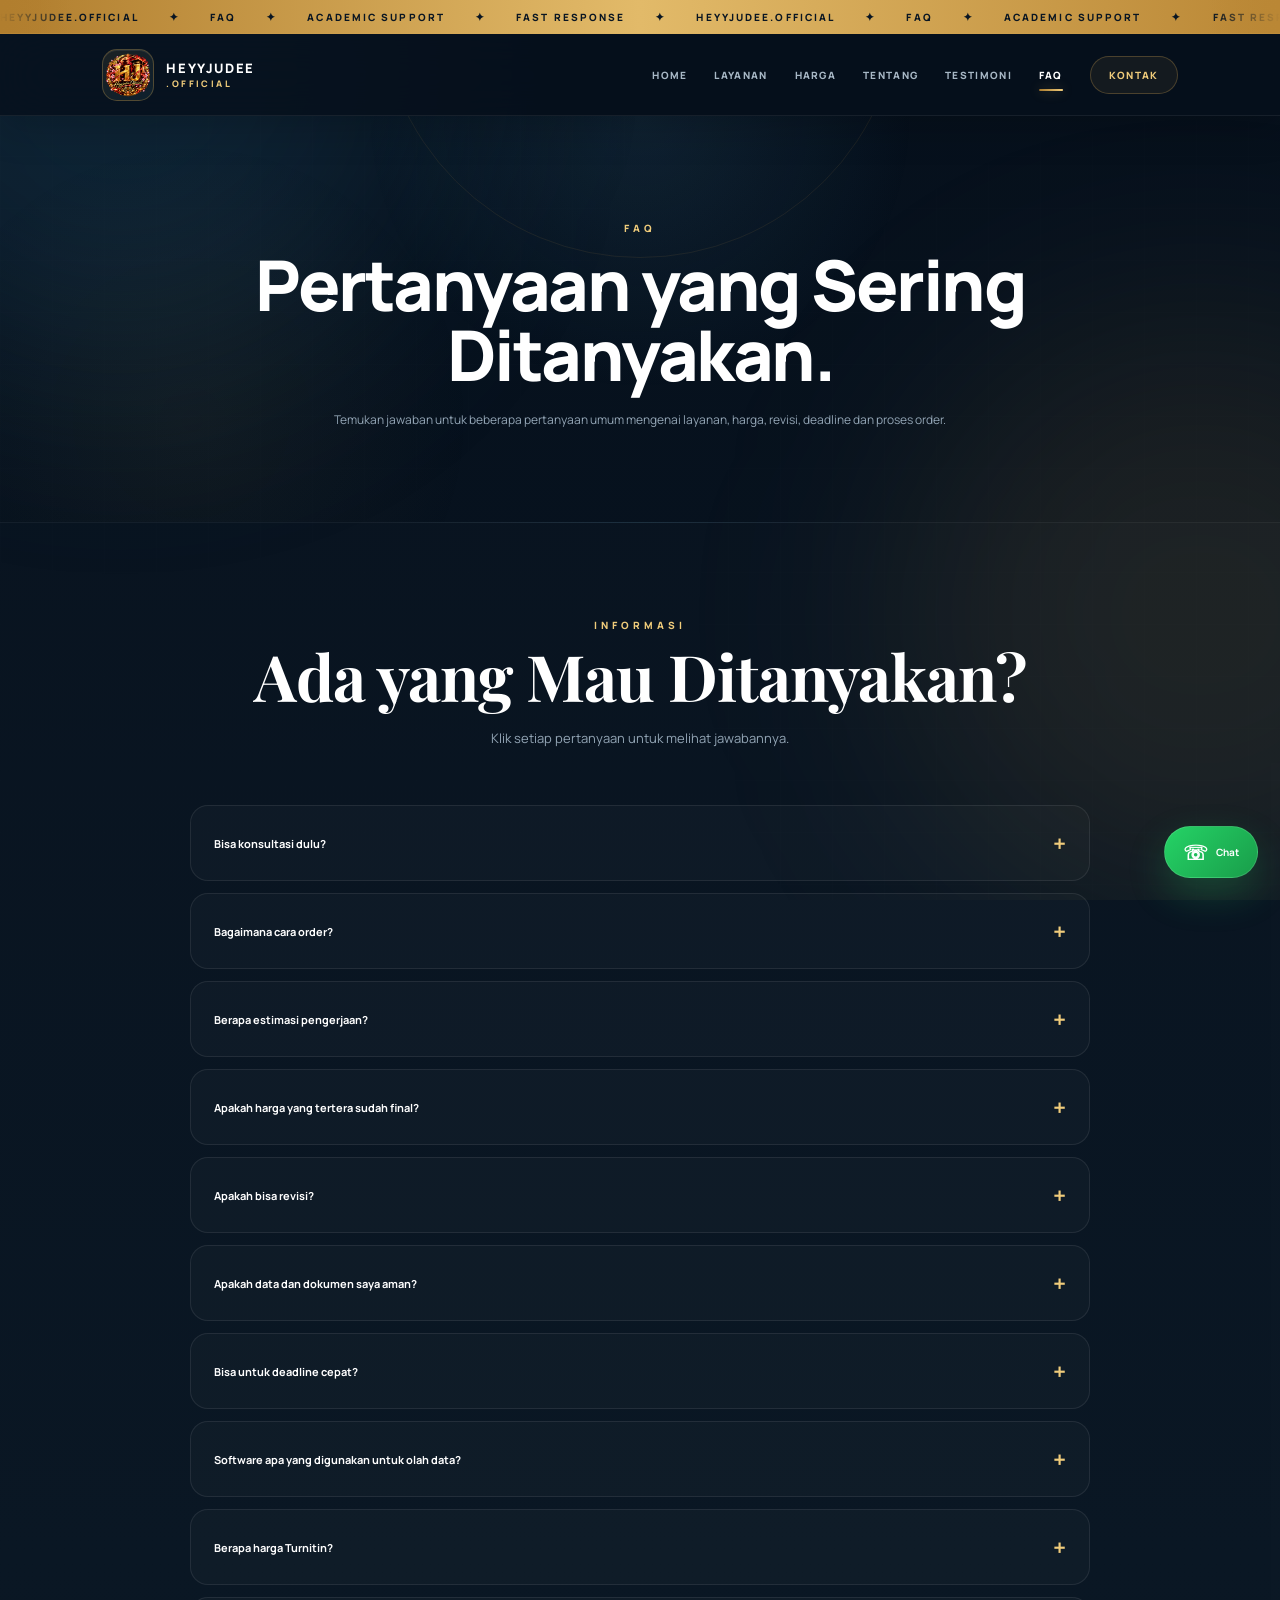
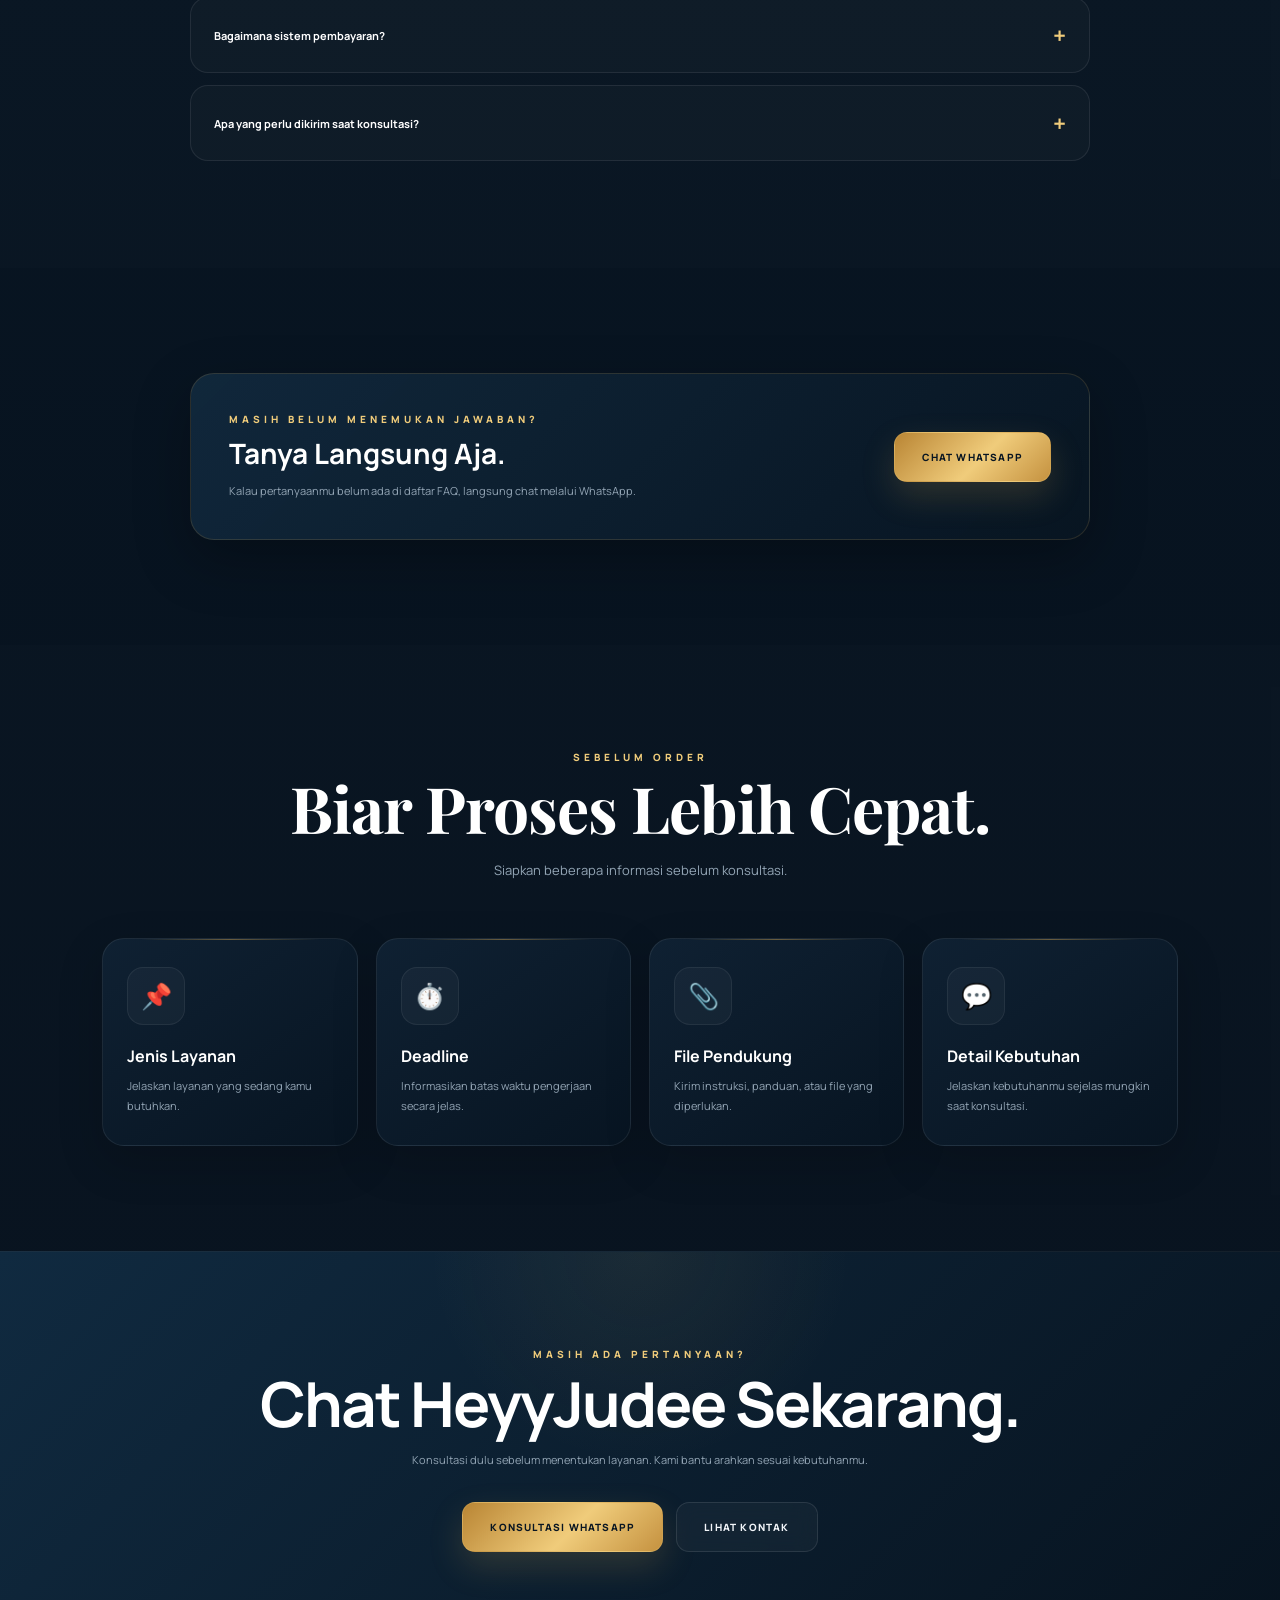
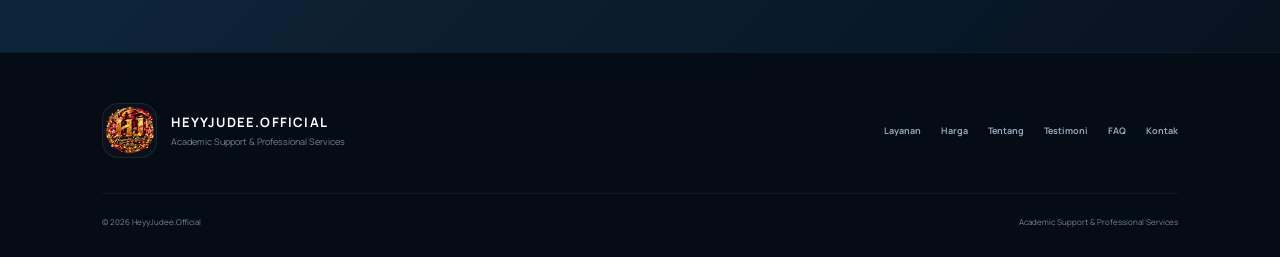
==== commit 0eadd592: "Redesign premium HeyyJudee website" ====
--- a/faq.html
+++ b/faq.html
@@ -10,11 +10,13 @@
         content="width=device-width, initial-scale=1.0"
     >
 
-    <title>FAQ Layanan Skripsi, Olah Data & Turnitin | HeyyJudee Official</title>
+    <title>
+        FAQ | HeyyJudee Official
+    </title>
 
     <meta
         name="description"
-        content="Temukan jawaban pertanyaan umum tentang layanan HeyyJudee Official, mulai dari konsultasi, cara order, harga, revisi, deadline, Turnitin, olah data SPSS, JASP, SmartPLS, hingga pembayaran."
+        content="Pertanyaan yang sering diajukan mengenai layanan, harga, revisi, pembayaran, deadline, privasi, Turnitin, software olah data, dan konsultasi HeyyJudee Official."
     >
 
     <meta
@@ -27,15 +29,18 @@
         content="HeyyJudee Official"
     >
 
+    <meta
+        name="theme-color"
+        content="#06101c"
+    >
+
     <link
         rel="canonical"
         href="https://dimpangestusr10-commits.github.io/heyyjudee-website/faq.html"
     >
 
 
-    <!-- =====================================================
-         OPEN GRAPH
-    ===================================================== -->
+    <!-- OPEN GRAPH -->
 
     <meta
         property="og:type"
@@ -44,12 +49,12 @@
 
     <meta
         property="og:title"
-        content="FAQ Layanan | HeyyJudee Official"
+        content="FAQ | HeyyJudee Official"
     >
 
     <meta
         property="og:description"
-        content="Pertanyaan umum mengenai konsultasi, order, harga, revisi, deadline, Turnitin, olah data, dan pembayaran di HeyyJudee Official."
+        content="Jawaban untuk pertanyaan umum mengenai layanan HeyyJudee Official."
     >
 
     <meta
@@ -73,34 +78,7 @@
     >
 
 
-    <!-- =====================================================
-         TWITTER / SOCIAL SHARE
-    ===================================================== -->
-
-    <meta
-        name="twitter:card"
-        content="summary_large_image"
-    >
-
-    <meta
-        name="twitter:title"
-        content="FAQ Layanan | HeyyJudee Official"
-    >
-
-    <meta
-        name="twitter:description"
-        content="Pertanyaan umum tentang layanan akademik HeyyJudee Official."
-    >
-
-    <meta
-        name="twitter:image"
-        content="https://dimpangestusr10-commits.github.io/heyyjudee-website/images/logo.png"
-    >
-
-
-    <!-- =====================================================
-         GOOGLE FONTS
-    ===================================================== -->
+    <!-- FONTS -->
 
     <link
         rel="preconnect"
@@ -114,14 +92,12 @@
     >
 
     <link
-        href="https://fonts.googleapis.com/css2?family=Cormorant+Garamond:wght@600;700&family=Montserrat:wght@400;500;600;700&display=swap"
+        href="https://fonts.googleapis.com/css2?family=DM+Sans:wght@400;500;600;700&family=Manrope:wght@500;600;700;800&family=Playfair+Display:wght@600;700&display=swap"
         rel="stylesheet"
     >
 
 
-    <!-- =====================================================
-         ICON
-    ===================================================== -->
+    <!-- FAVICON -->
 
     <link
         rel="icon"
@@ -135,121 +111,114 @@
     >
 
 
-    <!-- =====================================================
-         CSS
-    ===================================================== -->
+    <!-- CSS -->
 
     <link
         rel="stylesheet"
         href="style.css"
     >
 
-
-    <!-- =====================================================
-         FAQ STRUCTURED DATA
-    ===================================================== -->
-
-    <script type="application/ld+json">
-    {
-        "@context": "https://schema.org",
-        "@type": "FAQPage",
-        "mainEntity": [
-            {
-                "@type": "Question",
-                "name": "Bisa konsultasi dulu sebelum order?",
-                "acceptedAnswer": {
-                    "@type": "Answer",
-                    "text": "Bisa. Kamu boleh konsultasi terlebih dahulu mengenai kebutuhan, deadline, dan layanan yang diperlukan sebelum memutuskan untuk melanjutkan."
-                }
-            },
-            {
-                "@type": "Question",
-                "name": "Bagaimana cara order?",
-                "acceptedAnswer": {
-                    "@type": "Answer",
-                    "text": "Hubungi HeyyJudee Official melalui WhatsApp, kirim jenis layanan yang dibutuhkan, deadline, detail pekerjaan, serta file pendukung jika tersedia."
-                }
-            },
-            {
-                "@type": "Question",
-                "name": "Berapa lama estimasi pengerjaan?",
-                "acceptedAnswer": {
-                    "@type": "Answer",
-                    "text": "Estimasi pengerjaan berbeda untuk setiap layanan dan bergantung pada tingkat kesulitan, jumlah pekerjaan, serta deadline yang diberikan."
-                }
-            },
-            {
-                "@type": "Question",
-                "name": "Apakah harga yang tercantum sudah final?",
-                "acceptedAnswer": {
-                    "@type": "Answer",
-                    "text": "Harga pada halaman HARGA merupakan acuan dasar. Biaya akhir dapat menyesuaikan tingkat kesulitan, jumlah halaman, file, dan deadline."
-                }
-            },
-            {
-                "@type": "Question",
-                "name": "Apakah bisa revisi?",
-                "acceptedAnswer": {
-                    "@type": "Answer",
-                    "text": "Bisa, selama revisi masih sesuai dengan ruang lingkup pekerjaan yang telah dikonsultasikan dan disepakati sebelumnya."
-                }
-            },
-            {
-                "@type": "Question",
-                "name": "Apakah data dan dokumen aman?",
-                "acceptedAnswer": {
-                    "@type": "Answer",
-                    "text": "Dokumen dan informasi pelanggan diperlakukan secara privat dan hanya digunakan untuk kebutuhan layanan yang disepakati."
-                }
-            },
-            {
-                "@type": "Question",
-                "name": "Apakah menerima deadline cepat?",
-                "acceptedAnswer": {
-                    "@type": "Answer",
-                    "text": "Bisa dikonsultasikan terlebih dahulu. Ketersediaan pengerjaan akan disesuaikan dengan antrean, tingkat kesulitan, dan deadline yang diberikan."
-                }
-            },
-            {
-                "@type": "Question",
-                "name": "Software apa yang digunakan untuk olah data?",
-                "acceptedAnswer": {
-                    "@type": "Answer",
-                    "text": "Layanan olah data tersedia menggunakan SPSS, JASP, dan SmartPLS sesuai kebutuhan penelitian."
-                }
-            },
-            {
-                "@type": "Question",
-                "name": "Berapa harga cek Turnitin?",
-                "acceptedAnswer": {
-                    "@type": "Answer",
-                    "text": "Harga pengecekan Turnitin adalah Rp10.000 per file. Untuk kebutuhan lain seperti parafrase dapat dikonsultasikan secara terpisah."
-                }
-            },
-            {
-                "@type": "Question",
-                "name": "Bagaimana sistem pembayaran?",
-                "acceptedAnswer": {
-                    "@type": "Answer",
-                    "text": "Informasi pembayaran akan diberikan setelah detail pekerjaan, harga, dan estimasi pengerjaan telah dikonfirmasi melalui WhatsApp."
-                }
-            },
-            {
-                "@type": "Question",
-                "name": "Apa saja yang perlu dikirim saat konsultasi?",
-                "acceptedAnswer": {
-                    "@type": "Answer",
-                    "text": "Sebaiknya kirim jenis layanan, deadline, jumlah halaman atau file, format atau panduan, serta file pendukung agar konsultasi lebih cepat."
-                }
-            }
-        ]
-    }
-    </script>
-
 </head>
 
 
 <body>
+
+
+<!-- =====================================================
+     BACKGROUND
+===================================================== -->
+
+<div class="site-bg">
+
+    <div class="site-glow site-glow-1"></div>
+
+    <div class="site-glow site-glow-2"></div>
+
+    <div class="site-grid"></div>
+
+</div>
+
+
+
+<!-- =====================================================
+     TOP MARQUEE
+===================================================== -->
+
+<div class="top-marquee">
+
+    <div class="top-marquee-track">
+
+        <span>
+            HEYYJUDEE.OFFICIAL
+        </span>
+
+        <span class="marquee-dot">
+            ✦
+        </span>
+
+        <span>
+            FAQ
+        </span>
+
+        <span class="marquee-dot">
+            ✦
+        </span>
+
+        <span>
+            ACADEMIC SUPPORT
+        </span>
+
+        <span class="marquee-dot">
+            ✦
+        </span>
+
+        <span>
+            FAST RESPONSE
+        </span>
+
+        <span class="marquee-dot">
+            ✦
+        </span>
+
+
+        <!-- DUPLICATE -->
+
+        <span>
+            HEYYJUDEE.OFFICIAL
+        </span>
+
+        <span class="marquee-dot">
+            ✦
+        </span>
+
+        <span>
+            FAQ
+        </span>
+
+        <span class="marquee-dot">
+            ✦
+        </span>
+
+        <span>
+            ACADEMIC SUPPORT
+        </span>
+
+        <span class="marquee-dot">
+            ✦
+        </span>
+
+        <span>
+            FAST RESPONSE
+        </span>
+
+        <span class="marquee-dot">
+            ✦
+        </span>
+
+    </div>
+
+</div>
+
 
 
 <!-- =====================================================
@@ -258,17 +227,37 @@
 
 <header class="navbar">
 
+
     <a
         href="index.html"
-        class="brand-logo"
-    >
-
-        <img
-            src="images/logo.png"
-            alt="HeyyJudee Official"
-        >
+        class="navbar-brand"
+        aria-label="HeyyJudee Official Home"
+    >
+
+        <div class="navbar-brand-mark">
+
+            <img
+                src="images/logo.png"
+                alt="HeyyJudee Official"
+            >
+
+        </div>
+
+
+        <div class="navbar-brand-text">
+
+            <strong>
+                HEYYJUDEE
+            </strong>
+
+            <span>
+                .OFFICIAL
+            </span>
+
+        </div>
 
     </a>
+
 
 
     <button
@@ -283,6 +272,7 @@
         <span></span>
 
     </button>
+
 
 
     <nav id="mainNav">
@@ -314,12 +304,16 @@
             FAQ
         </a>
 
-        <a href="kontak.html">
+        <a
+            href="kontak.html"
+            class="nav-contact"
+        >
             KONTAK
         </a>
 
     </nav>
 
+
 </header>
 
 
@@ -328,7 +322,7 @@
 
 
 <!-- =====================================================
-     HERO FAQ
+     PAGE HERO
 ===================================================== -->
 
 <section class="page-hero">
@@ -338,16 +332,16 @@
     </p>
 
     <h1>
-        Pertanyaan yang
-        Sering Ditanyakan
+        Pertanyaan yang Sering Ditanyakan.
     </h1>
 
     <p>
 
-        Beberapa pertanyaan umum
-        mengenai konsultasi, proses order,
-        harga, pengerjaan,
-        dan layanan HeyyJudee.Official.
+        Temukan jawaban untuk
+        beberapa pertanyaan umum
+        mengenai layanan,
+        harga, revisi,
+        deadline dan proses order.
 
     </p>
 
@@ -361,8 +355,32 @@
 
 <section class="faq-section">
 
+
+    <div class="section-header">
+
+        <p class="eyebrow">
+            INFORMASI
+        </p>
+
+        <h2>
+            Ada yang Mau Ditanyakan?
+        </h2>
+
+        <p>
+
+            Klik setiap pertanyaan
+            untuk melihat jawabannya.
+
+        </p>
+
+    </div>
+
+
+
     <div class="faq-container">
 
+
+        <!-- FAQ 01 -->
 
         <article class="faq-item">
 
@@ -372,7 +390,7 @@
             >
 
                 <span>
-                    Bisa konsultasi dulu sebelum order?
+                    Bisa konsultasi dulu?
                 </span>
 
                 <strong>
@@ -381,14 +399,15 @@
 
             </button>
 
+
             <div class="faq-answer">
 
                 <p>
 
                     Bisa. Kamu boleh konsultasi terlebih dahulu
                     mengenai kebutuhan, deadline,
-                    dan layanan yang diperlukan
-                    sebelum memutuskan untuk melanjutkan.
+                    jenis layanan, dan estimasi harga
+                    sebelum menentukan apakah ingin order.
 
                 </p>
 
@@ -397,6 +416,8 @@
         </article>
 
 
+
+        <!-- FAQ 02 -->
 
         <article class="faq-item">
 
@@ -415,14 +436,19 @@
 
             </button>
 
+
             <div class="faq-answer">
 
                 <p>
 
                     Hubungi HeyyJudee.Official melalui WhatsApp,
-                    kirim jenis layanan yang dibutuhkan,
-                    deadline, detail pekerjaan,
-                    serta file pendukung jika tersedia.
+                    jelaskan layanan yang dibutuhkan,
+                    kirim detail pekerjaan,
+                    deadline, serta file pendukung jika ada.
+
+                    Setelah kebutuhan dikonfirmasi,
+                    harga dan estimasi pengerjaan
+                    akan diinformasikan.
 
                 </p>
 
@@ -431,6 +457,8 @@
         </article>
 
 
+
+        <!-- FAQ 03 -->
 
         <article class="faq-item">
 
@@ -440,7 +468,7 @@
             >
 
                 <span>
-                    Berapa lama estimasi pengerjaan?
+                    Berapa estimasi pengerjaan?
                 </span>
 
                 <strong>
@@ -449,15 +477,20 @@
 
             </button>
 
+
             <div class="faq-answer">
 
                 <p>
 
-                    Estimasi pengerjaan berbeda untuk
-                    setiap layanan dan bergantung pada
-                    tingkat kesulitan, jumlah pekerjaan,
+                    Estimasi pengerjaan berbeda-beda
+                    tergantung jenis layanan,
+                    tingkat kesulitan,
+                    jumlah halaman atau file,
                     serta deadline yang diberikan.
 
+                    Estimasi akan dikonfirmasi
+                    sebelum proses dimulai.
+
                 </p>
 
             </div>
@@ -465,6 +498,8 @@
         </article>
 
 
+
+        <!-- FAQ 04 -->
 
         <article class="faq-item">
 
@@ -474,7 +509,7 @@
             >
 
                 <span>
-                    Apakah harga yang tercantum sudah final?
+                    Apakah harga yang tertera sudah final?
                 </span>
 
                 <strong>
@@ -483,16 +518,20 @@
 
             </button>
 
+
             <div class="faq-answer">
 
                 <p>
 
                     Harga pada halaman HARGA
-                    merupakan acuan dasar.
-
-                    Biaya akhir dapat menyesuaikan
-                    tingkat kesulitan, jumlah halaman,
-                    file, dan deadline.
+                    merupakan estimasi dasar.
+
+                    Harga akhir dapat menyesuaikan
+                    tingkat kesulitan,
+                    jumlah halaman,
+                    jumlah data,
+                    deadline,
+                    dan ruang lingkup pekerjaan.
 
                 </p>
 
@@ -501,6 +540,8 @@
         </article>
 
 
+
+        <!-- FAQ 05 -->
 
         <article class="faq-item">
 
@@ -519,14 +560,15 @@
 
             </button>
 
+
             <div class="faq-answer">
 
                 <p>
 
-                    Bisa, selama revisi masih sesuai
-                    dengan ruang lingkup pekerjaan
-                    yang telah dikonsultasikan
-                    dan disepakati sebelumnya.
+                    Revisi dapat dikonsultasikan
+                    sesuai kebutuhan
+                    dan ruang lingkup pekerjaan
+                    yang telah disepakati sebelumnya.
 
                 </p>
 
@@ -535,6 +577,8 @@
         </article>
 
 
+
+        <!-- FAQ 06 -->
 
         <article class="faq-item">
 
@@ -544,7 +588,7 @@
             >
 
                 <span>
-                    Apakah data dan dokumen aman?
+                    Apakah data dan dokumen saya aman?
                 </span>
 
                 <strong>
@@ -553,14 +597,17 @@
 
             </button>
 
+
             <div class="faq-answer">
 
                 <p>
 
-                    Dokumen dan informasi pelanggan
+                    Informasi pribadi,
+                    file, data,
+                    dan dokumen pelanggan
                     diperlakukan secara privat
-                    dan hanya digunakan untuk
-                    kebutuhan layanan yang disepakati.
+                    dan hanya digunakan
+                    untuk kebutuhan layanan terkait.
 
                 </p>
 
@@ -569,6 +616,8 @@
         </article>
 
 
+
+        <!-- FAQ 07 -->
 
         <article class="faq-item">
 
@@ -578,7 +627,7 @@
             >
 
                 <span>
-                    Apakah menerima deadline cepat?
+                    Bisa untuk deadline cepat?
                 </span>
 
                 <strong>
@@ -587,16 +636,17 @@
 
             </button>
 
+
             <div class="faq-answer">
 
                 <p>
 
                     Bisa dikonsultasikan terlebih dahulu.
 
-                    Ketersediaan pengerjaan akan
-                    disesuaikan dengan antrean,
+                    Ketersediaan pengerjaan
+                    akan menyesuaikan jenis layanan,
                     tingkat kesulitan,
-                    dan deadline yang diberikan.
+                    dan waktu yang tersedia.
 
                 </p>
 
@@ -605,6 +655,8 @@
         </article>
 
 
+
+        <!-- FAQ 08 -->
 
         <article class="faq-item">
 
@@ -623,14 +675,17 @@
 
             </button>
 
+
             <div class="faq-answer">
 
                 <p>
 
-                    Layanan olah data tersedia
-                    menggunakan SPSS, JASP,
-                    dan SmartPLS sesuai
-                    kebutuhan penelitian.
+                    Untuk kebutuhan olah data,
+                    tersedia pendampingan menggunakan
+                    SPSS, JASP, dan SmartPLS.
+
+                    Pilihan software menyesuaikan
+                    kebutuhan metode dan penelitian.
 
                 </p>
 
@@ -639,6 +694,8 @@
         </article>
 
 
+
+        <!-- FAQ 09 -->
 
         <article class="faq-item">
 
@@ -648,7 +705,7 @@
             >
 
                 <span>
-                    Berapa harga cek Turnitin?
+                    Berapa harga Turnitin?
                 </span>
 
                 <strong>
@@ -657,6 +714,7 @@
 
             </button>
 
+
             <div class="faq-answer">
 
                 <p>
@@ -664,9 +722,9 @@
                     Harga pengecekan Turnitin
                     adalah Rp10.000 per file.
 
-                    Untuk kebutuhan lain seperti
-                    parafrase dapat dikonsultasikan
-                    secara terpisah.
+                    Untuk kebutuhan tambahan
+                    seperti parafrase,
+                    dapat dikonsultasikan secara terpisah.
 
                 </p>
 
@@ -675,6 +733,8 @@
         </article>
 
 
+
+        <!-- FAQ 10 -->
 
         <article class="faq-item">
 
@@ -693,14 +753,18 @@
 
             </button>
 
+
             <div class="faq-answer">
 
                 <p>
 
-                    Informasi pembayaran akan
-                    diberikan setelah detail pekerjaan,
-                    harga, dan estimasi pengerjaan
-                    telah dikonfirmasi melalui WhatsApp.
+                    Detail pembayaran
+                    akan diinformasikan
+                    melalui WhatsApp
+                    setelah kebutuhan,
+                    harga,
+                    dan ruang lingkup layanan
+                    telah dikonfirmasi.
 
                 </p>
 
@@ -709,6 +773,8 @@
         </article>
 
 
+
+        <!-- FAQ 11 -->
 
         <article class="faq-item">
 
@@ -718,7 +784,7 @@
             >
 
                 <span>
-                    Apa saja yang perlu dikirim saat konsultasi?
+                    Apa yang perlu dikirim saat konsultasi?
                 </span>
 
                 <strong>
@@ -727,15 +793,21 @@
 
             </button>
 
+
             <div class="faq-answer">
 
                 <p>
 
                     Sebaiknya kirim jenis layanan,
-                    deadline, jumlah halaman atau file,
-                    format atau panduan,
-                    serta file pendukung
-                    agar konsultasi lebih cepat.
+                    deadline,
+                    instruksi,
+                    format yang digunakan,
+                    serta file atau data pendukung
+                    jika diperlukan.
+
+                    Semakin lengkap informasi,
+                    semakin mudah kebutuhanmu
+                    dipahami dan dikonfirmasi.
 
                 </p>
 
@@ -746,34 +818,38 @@
 
     </div>
 
+
 </section>
 
 
 
 <!-- =====================================================
-     HELP CARD
+     FAQ HELP CARD
 ===================================================== -->
 
 <section class="section">
 
+
     <div class="faq-help-card">
 
+
         <div>
 
             <p class="eyebrow">
-                MASIH ADA PERTANYAAN?
+                MASIH BELUM MENEMUKAN JAWABAN?
             </p>
 
+
             <h2>
-                Tanya Langsung via WhatsApp
+                Tanya Langsung Aja.
             </h2>
 
+
             <p>
 
                 Kalau pertanyaanmu belum ada
-                di halaman ini,
-                langsung kirim pesan
-                dan jelaskan kebutuhanmu.
+                di daftar FAQ,
+                langsung chat melalui WhatsApp.
 
             </p>
 
@@ -781,15 +857,140 @@
 
 
         <a
-            href="https://wa.me/6282827128702?text=Halo%20HeyyJudee.Official,%20saya%20ingin%20bertanya%20mengenai%20layanan."
+            href="https://wa.me/6282287128702?text=Halo%20HeyyJudee.Official,%20saya%20ingin%20bertanya%20mengenai%20layanan."
             target="_blank"
             rel="noopener noreferrer"
             class="btn btn-primary"
         >
-            TANYA SEKARANG
+            CHAT WHATSAPP
         </a>
 
+
     </div>
+
+
+</section>
+
+
+
+<!-- =====================================================
+     INFO CARDS
+===================================================== -->
+
+<section class="section why-section">
+
+
+    <div class="section-header">
+
+        <p class="eyebrow">
+            SEBELUM ORDER
+        </p>
+
+        <h2>
+            Biar Proses Lebih Cepat.
+        </h2>
+
+        <p>
+
+            Siapkan beberapa informasi
+            sebelum konsultasi.
+
+        </p>
+
+    </div>
+
+
+
+    <div class="why-grid">
+
+
+        <article>
+
+            <div>
+                📌
+            </div>
+
+            <h3>
+                Jenis Layanan
+            </h3>
+
+            <p>
+
+                Jelaskan layanan
+                yang sedang kamu butuhkan.
+
+            </p>
+
+        </article>
+
+
+
+        <article>
+
+            <div>
+                ⏱️
+            </div>
+
+            <h3>
+                Deadline
+            </h3>
+
+            <p>
+
+                Informasikan batas waktu
+                pengerjaan secara jelas.
+
+            </p>
+
+        </article>
+
+
+
+        <article>
+
+            <div>
+                📎
+            </div>
+
+            <h3>
+                File Pendukung
+            </h3>
+
+            <p>
+
+                Kirim instruksi,
+                panduan,
+                atau file yang diperlukan.
+
+            </p>
+
+        </article>
+
+
+
+        <article>
+
+            <div>
+                💬
+            </div>
+
+            <h3>
+                Detail Kebutuhan
+            </h3>
+
+            <p>
+
+                Jelaskan kebutuhanmu
+                sejelas mungkin
+                saat konsultasi.
+
+            </p>
+
+        </article>
+
+
+    </div>
+
 
 </section>
 
@@ -801,30 +1002,37 @@
 
 <section class="service-cta">
 
+
     <div>
 
         <p class="eyebrow">
-            SIAP KONSULTASI?
+            MASIH ADA PERTANYAAN?
         </p>
 
+
         <h2>
-            Pilih Layanan yang Kamu Butuhkan
+            Chat HeyyJudee Sekarang.
         </h2>
 
+
         <p>
 
-            Lihat pilihan layanan
-            atau langsung hubungi kami
-            untuk konsultasi lebih lanjut.
+            Konsultasi dulu
+            sebelum menentukan layanan.
+
+            Kami bantu arahkan
+            sesuai kebutuhanmu.
 
         </p>
 
 
         <a
-            href="layanan.html"
+            href="https://wa.me/6282287128702?text=Halo%20HeyyJudee.Official,%20saya%20ingin%20konsultasi%20mengenai%20layanan."
+            target="_blank"
+            rel="noopener noreferrer"
             class="btn btn-primary"
         >
-            LIHAT LAYANAN
+            KONSULTASI WHATSAPP
         </a>
 
 
@@ -832,10 +1040,12 @@
             href="kontak.html"
             class="btn btn-secondary"
         >
-            HUBUNGI KAMI
+            LIHAT KONTAK
         </a>
 
+
     </div>
+
 
 </section>
 
@@ -848,20 +1058,88 @@
      FOOTER
 ===================================================== -->
 
-<footer>
-
-    <img
-        src="images/logo.png"
-        alt="HeyyJudee Official"
-    >
-
-    <p>
-        © 2026 HeyyJudee.Official
-    </p>
-
-    <span>
-        Academic Support & Professional Services
-    </span>
+<footer class="premium-footer">
+
+
+    <div class="premium-footer-main">
+
+
+        <div class="footer-brand">
+
+
+            <div class="footer-brand-logo">
+
+                <img
+                    src="images/logo.png"
+                    alt="HeyyJudee Official"
+                >
+
+            </div>
+
+
+            <div>
+
+                <h3>
+                    HEYYJUDEE.OFFICIAL
+                </h3>
+
+                <p>
+                    Academic Support &
+                    Professional Services
+                </p>
+
+            </div>
+
+
+        </div>
+
+
+
+        <div class="footer-links">
+
+            <a href="layanan.html">
+                Layanan
+            </a>
+
+            <a href="harga.html">
+                Harga
+            </a>
+
+            <a href="tentang.html">
+                Tentang
+            </a>
+
+            <a href="testimoni.html">
+                Testimoni
+            </a>
+
+            <a href="faq.html">
+                FAQ
+            </a>
+
+            <a href="kontak.html">
+                Kontak
+            </a>
+
+        </div>
+
+
+    </div>
+
+
+
+    <div class="premium-footer-bottom">
+
+        <p>
+            © 2026 HeyyJudee.Official
+        </p>
+
+        <span>
+            Academic Support & Professional Services
+        </span>
+
+    </div>
+
 
 </footer>
 
@@ -872,7 +1150,7 @@
 ===================================================== -->
 
 <a
-    href="https://wa.me/6282827128702?text=Halo%20HeyyJudee.Official,%20saya%20ingin%20bertanya."
+    href="https://wa.me/6282287128702?text=Halo%20HeyyJudee.Official,%20saya%20ingin%20bertanya."
     target="_blank"
     rel="noopener noreferrer"
     class="floating-wa"
@@ -880,10 +1158,12 @@
 >
 
     <span>
-        ✆
+        ☏
     </span>
 
-    Chat
+    <strong>
+        Chat
+    </strong>
 
 </a>
 
@@ -891,6 +1171,7 @@
 
 <script src="script.js"></script>
 
+
 </body>
 
-</html>
+</html>
--- a/style.css
+++ b/style.css
@@ -1,6 +1,6 @@
 /* ======================================================
    HEYYJUDEE.OFFICIAL
-   FINAL MULTI-PAGE CSS
+   PREMIUM DARK MARKETPLACE — FINAL CSS
 ====================================================== */
 
 
@@ -9,24 +9,45 @@
 ====================================================== */
 
 :root {
-    --blue-900: #163249;
-    --blue-800: #21465f;
-    --blue-700: #2f6280;
-    --blue-500: #6698b4;
-    --blue-200: #cde1eb;
-    --blue-100: #dfedf4;
-    --blue-50: #edf5f8;
-
-    --gold: #c79532;
-    --gold-light: #e5c76f;
-
-    --text: #1d3547;
-    --muted: #667b89;
+    --bg: #06101c;
+    --bg-2: #091522;
+    --bg-3: #0d1b2a;
+
+    --surface: rgba(15, 31, 47, 0.82);
+    --surface-strong: #102337;
+    --surface-soft: rgba(255, 255, 255, 0.045);
+
+    --navy: #122c43;
+    --navy-light: #1b3c57;
+
+    --gold: #d8aa52;
+    --gold-2: #f0cc7b;
+    --gold-dark: #a97a2d;
+
+    --cyan: #74c7dd;
+    --cyan-soft: rgba(116, 199, 221, 0.14);
 
     --white: #ffffff;
+    --text: #f3f6fa;
+    --muted: #93a5b5;
+    --muted-2: #708496;
+
+    --success: #25d366;
+
+    --border: rgba(255, 255, 255, 0.08);
+    --border-gold: rgba(216, 170, 82, 0.28);
 
     --shadow:
-        0 18px 50px rgba(31, 75, 102, 0.10);
+        0 20px 55px rgba(0, 0, 0, 0.28);
+
+    --shadow-lg:
+        0 30px 90px rgba(0, 0, 0, 0.42);
+
+    --radius:
+        24px;
+
+    --radius-sm:
+        16px;
 }
 
 
@@ -40,95 +61,183 @@
     box-sizing: border-box;
 }
 
-
 html {
     scroll-behavior: smooth;
 }
 
-
 body {
     min-height: 100vh;
 
     font-family:
+        "Manrope",
         "Montserrat",
+        Arial,
         sans-serif;
 
     color: var(--text);
 
     background:
-        #f7fbfd;
+        linear-gradient(
+            180deg,
+            #06101c 0%,
+            #081522 45%,
+            #06101c 100%
+        );
 
     overflow-x: hidden;
 }
 
+body::selection {
+    color: #081522;
+    background: var(--gold-2);
+}
 
 img {
+    display: block;
     max-width: 100%;
-    display: block;
-}
-
+}
 
 a {
     color: inherit;
     text-decoration: none;
 }
 
+button,
+input,
+textarea,
+select {
+    font: inherit;
+}
 
 button {
-    font: inherit;
+    cursor: pointer;
 }
 
 
 /* ======================================================
-   GLOBAL
+   GLOBAL BACKGROUND EFFECTS
 ====================================================== */
 
-.section {
+.site-bg {
+    position: fixed;
+    inset: 0;
+
+    z-index: -10;
+
+    overflow: hidden;
+
+    pointer-events: none;
+}
+
+.site-grid {
+    position: absolute;
+    inset: 0;
+
+    opacity: 0.18;
+
+    background-image:
+        linear-gradient(
+            rgba(255,255,255,0.025) 1px,
+            transparent 1px
+        ),
+        linear-gradient(
+            90deg,
+            rgba(255,255,255,0.025) 1px,
+            transparent 1px
+        );
+
+    background-size:
+        52px 52px;
+}
+
+.site-glow {
+    position: absolute;
+
+    width: 600px;
+    height: 600px;
+
+    border-radius: 50%;
+
+    filter:
+        blur(110px);
+}
+
+.site-glow-1 {
+    top: -240px;
+    left: -180px;
+
+    background:
+        rgba(53, 123, 163, 0.18);
+}
+
+.site-glow-2 {
+    right: -220px;
+    top: 35%;
+
+    background:
+        rgba(216, 170, 82, 0.10);
+}
+
+
+/* ======================================================
+   GLOBAL TYPOGRAPHY
+====================================================== */
+
+.section,
+.premium-section {
+    position: relative;
+
     padding:
-        95px 8%;
-}
-
-
-.eyebrow {
-    color: var(--gold);
-
-    font-size: 12px;
-    font-weight: 700;
+        105px 8%;
+}
+
+.eyebrow,
+.premium-label,
+.premium-eyebrow {
+    color: var(--gold-2);
+
+    font-size: 10px;
+    font-weight: 800;
 
     letter-spacing: 4px;
 
     text-transform: uppercase;
 }
 
-
 .section-header {
-    max-width: 760px;
+    max-width: 780px;
 
     margin:
-        0 auto 50px;
+        0 auto 55px;
 
     text-align: center;
 }
 
-
-.section-header h2 {
-    margin:
-        12px 0 15px;
+.section-header h2,
+.premium-section-header h2 {
+    margin-top: 12px;
 
     font-family:
+        "Playfair Display",
         "Cormorant Garamond",
         serif;
 
-    color: var(--blue-900);
+    color: var(--white);
 
     font-size:
-        clamp(40px, 5vw, 58px);
+        clamp(42px, 5vw, 64px);
 
     line-height: 1;
-}
-
+
+    letter-spacing: -1px;
+}
 
 .section-header > p:not(.eyebrow) {
+    max-width: 680px;
+
+    margin:
+        18px auto 0;
+
     color: var(--muted);
 
     font-size: 13px;
@@ -138,74 +247,167 @@
 
 
 /* ======================================================
-   BUTTON
+   TOP RUNNING TICKER
 ====================================================== */
 
-.btn {
-    display: inline-flex;
-
+.top-marquee {
+    position: relative;
+    z-index: 1500;
+
+    width: 100%;
+    height: 34px;
+
+    display: flex;
     align-items: center;
-    justify-content: center;
-
-    min-height: 48px;
-
-    padding:
-        0 25px;
+
+    overflow: hidden;
+
+    border-bottom:
+        1px solid rgba(216,170,82,0.15);
+
+    background:
+        linear-gradient(
+            90deg,
+            #b17e2e,
+            #e2ba69,
+            #ba8735
+        );
+
+    color: #091522;
+}
+
+.top-marquee::before,
+.top-marquee::after {
+    content: "";
+
+    position: absolute;
+    top: 0;
+
+    z-index: 5;
+
+    width: 70px;
+    height: 100%;
+
+    pointer-events: none;
+}
+
+.top-marquee::before {
+    left: 0;
+
+    background:
+        linear-gradient(
+            to right,
+            rgba(177,126,46,1),
+            rgba(177,126,46,0)
+        );
+}
+
+.top-marquee::after {
+    right: 0;
+
+    background:
+        linear-gradient(
+            to left,
+            rgba(186,135,53,1),
+            rgba(186,135,53,0)
+        );
+}
+
+.top-marquee-track {
+    width: max-content;
+
+    display: flex;
+    align-items: center;
+
+    gap: 30px;
+
+    white-space: nowrap;
+
+    animation:
+        topTicker 22s linear infinite;
+}
+
+.top-marquee-track span {
+    flex-shrink: 0;
+
+    font-size: 10px;
+    font-weight: 800;
+
+    letter-spacing: 2.1px;
+}
+
+.top-marquee-track .marquee-dot {
+    font-size: 11px;
+}
+
+@keyframes topTicker {
+    from {
+        transform: translateX(0);
+    }
+
+    to {
+        transform: translateX(-50%);
+    }
+}
+
+
+/* ======================================================
+   LEGACY RUNNING BRAND SUPPORT
+====================================================== */
+
+.brand-marquee {
+    position: relative;
+
+    width: 260px;
+    height: 42px;
+
+    display: flex;
+    align-items: center;
+
+    overflow: hidden;
 
     border:
-        1px solid transparent;
+        1px solid var(--border);
 
     border-radius: 999px;
 
+    background:
+        rgba(255,255,255,0.035);
+}
+
+.brand-marquee-track {
+    width: max-content;
+
+    display: flex;
+    align-items: center;
+
+    gap: 25px;
+
+    white-space: nowrap;
+
+    animation:
+        brandScroll 16s linear infinite;
+}
+
+.brand-marquee-track span {
+    flex-shrink: 0;
+
+    color: var(--gold-2);
+
     font-size: 11px;
-    font-weight: 700;
-
-    letter-spacing: 1px;
-
-    cursor: pointer;
-
-    transition:
-        transform 0.2s ease,
-        box-shadow 0.2s ease,
-        background 0.2s ease;
-}
-
-
-.btn:hover {
-    transform:
-        translateY(-2px);
-}
-
-
-.btn-primary {
-    color: #122b3c;
-
-    background:
-        linear-gradient(
-            135deg,
-            #c79532,
-            #e5bd54
-        );
-
-    box-shadow:
-        0 12px 28px rgba(199, 149, 50, 0.22);
-}
-
-
-.btn-primary:hover {
-    box-shadow:
-        0 16px 32px rgba(199, 149, 50, 0.30);
-}
-
-
-.btn-secondary {
-    color: var(--blue-900);
-
-    border-color:
-        rgba(22, 50, 73, 0.22);
-
-    background:
-        rgba(255,255,255,0.35);
+    font-weight: 800;
+
+    letter-spacing: 1.5px;
+}
+
+@keyframes brandScroll {
+    from {
+        transform: translateX(0);
+    }
+
+    to {
+        transform: translateX(-50%);
+    }
 }
 
 
@@ -214,10 +416,13 @@
 ====================================================== */
 
 .navbar {
-    position: relative;
-    z-index: 1000;
-
-    min-height: 88px;
+    position: sticky;
+
+    top: 0;
+
+    z-index: 1200;
+
+    min-height: 82px;
 
     display: flex;
 
@@ -227,38 +432,150 @@
     padding:
         8px 8%;
 
-    background:
-        rgba(235, 245, 249, 0.95);
-
     border-bottom:
-        1px solid rgba(22, 50, 73, 0.07);
+        1px solid rgba(255,255,255,0.065);
+
+    background:
+        rgba(6, 16, 28, 0.84);
 
     backdrop-filter:
-        blur(15px);
-}
-
-
+        blur(24px);
+
+    box-shadow:
+        0 10px 40px rgba(0,0,0,0.18);
+}
+
+.navbar-brand,
 .brand-logo {
+    display: flex;
+
+    align-items: center;
+
+    gap: 12px;
+
     flex-shrink: 0;
 }
 
+.navbar-brand-mark {
+    position: relative;
+
+    width: 52px;
+    height: 52px;
+
+    display: flex;
+
+    align-items: center;
+    justify-content: center;
+
+    overflow: hidden;
+
+    border:
+        1px solid rgba(216,170,82,0.30);
+
+    border-radius: 15px;
+
+    background:
+        linear-gradient(
+            145deg,
+            rgba(216,170,82,0.10),
+            rgba(116,199,221,0.08)
+        );
+
+    box-shadow:
+        inset 0 1px 0 rgba(255,255,255,0.08);
+}
+
+.navbar-brand-mark::after {
+    content: "";
+
+    position: absolute;
+
+    width: 28px;
+    height: 80px;
+
+    top: -15px;
+    left: -45px;
+
+    transform:
+        rotate(25deg);
+
+    background:
+        linear-gradient(
+            90deg,
+            transparent,
+            rgba(255,255,255,0.30),
+            transparent
+        );
+
+    animation:
+        brandShine 5s ease-in-out infinite;
+}
+
+@keyframes brandShine {
+    0%,
+    65% {
+        left: -50px;
+    }
+
+    100% {
+        left: 90px;
+    }
+}
+
+.navbar-brand-mark img {
+    width: 44px;
+    height: 44px;
+
+    object-fit: contain;
+}
+
+.navbar-brand-text {
+    display: flex;
+
+    flex-direction: column;
+
+    line-height: 1;
+}
+
+.navbar-brand-text strong {
+    color: var(--white);
+
+    font-size: 13px;
+    font-weight: 800;
+
+    letter-spacing: 1.6px;
+}
+
+.navbar-brand-text span {
+    margin-top: 4px;
+
+    color: var(--gold-2);
+
+    font-size: 9px;
+    font-weight: 800;
+
+    letter-spacing: 2.4px;
+}
+
+/* legacy logo */
 
 .brand-logo img {
-    width: 70px;
-    height: 70px;
+    width: 60px;
+    height: 60px;
 
     object-fit: contain;
 }
 
+
+/* NAV LINKS */
 
 .navbar nav {
     display: flex;
 
     align-items: center;
 
-    gap: 32px;
-}
-
+    gap: 27px;
+}
 
 .navbar nav a {
     position: relative;
@@ -266,14 +583,16 @@
     padding:
         13px 0;
 
-    color: var(--blue-900);
-
-    font-size: 12px;
-    font-weight: 700;
-
-    letter-spacing: 1.2px;
-}
-
+    color: #a8b8c6;
+
+    font-size: 10px;
+    font-weight: 800;
+
+    letter-spacing: 1.3px;
+
+    transition:
+        color 0.25s ease;
+}
 
 .navbar nav a::after {
     content: "";
@@ -286,25 +605,57 @@
     width: 0;
     height: 2px;
 
-    background:
-        var(--gold);
-
     transform:
         translateX(-50%);
 
+    border-radius: 100px;
+
+    background:
+        linear-gradient(
+            90deg,
+            var(--gold-dark),
+            var(--gold-2)
+        );
+
+    box-shadow:
+        0 0 12px rgba(216,170,82,0.45);
+
     transition:
         width 0.25s ease;
 }
 
+.navbar nav a:hover,
+.navbar nav a.active {
+    color: var(--white);
+}
 
 .navbar nav a:hover::after,
 .navbar nav a.active::after {
     width: 100%;
 }
 
-
-.navbar nav a.active {
-    color: var(--gold);
+.navbar nav .nav-contact {
+    padding:
+        11px 18px;
+
+    border:
+        1px solid var(--border-gold);
+
+    border-radius: 999px;
+
+    color: var(--gold-2);
+
+    background:
+        rgba(216,170,82,0.07);
+}
+
+.navbar nav .nav-contact::after {
+    display: none;
+}
+
+.navbar nav .nav-contact:hover {
+    background:
+        rgba(216,170,82,0.14);
 }
 
 
@@ -315,12 +666,16 @@
 .menu-toggle {
     display: none;
 
-    width: 44px;
-    height: 44px;
-
-    border: none;
-
-    background: transparent;
+    width: 45px;
+    height: 45px;
+
+    border:
+        1px solid var(--border);
+
+    border-radius: 13px;
+
+    background:
+        rgba(255,255,255,0.04);
 
     flex-direction: column;
 
@@ -328,25 +683,20 @@
     justify-content: center;
 
     gap: 5px;
-
-    cursor: pointer;
-}
-
+}
 
 .menu-toggle span {
-    width: 24px;
+    width: 23px;
     height: 2px;
 
-    border-radius: 5px;
-
-    background:
-        var(--blue-900);
+    border-radius: 10px;
+
+    background: var(--white);
 
     transition:
         transform 0.25s ease,
         opacity 0.25s ease;
 }
-
 
 .menu-toggle.active span:nth-child(1) {
     transform:
@@ -354,11 +704,9 @@
         rotate(45deg);
 }
 
-
 .menu-toggle.active span:nth-child(2) {
     opacity: 0;
 }
-
 
 .menu-toggle.active span:nth-child(3) {
     transform:
@@ -368,151 +716,952 @@
 
 
 /* ======================================================
-   HOME HERO
+   PREMIUM HERO
 ====================================================== */
 
-.hero {
+.premium-hero {
     position: relative;
 
     min-height:
-        calc(100vh - 88px);
+        calc(100vh - 116px);
 
     display: grid;
 
     grid-template-columns:
-        1.1fr 0.9fr;
+        1.08fr 0.92fr;
 
     align-items: center;
 
-    gap: 50px;
+    gap: 65px;
 
     padding:
-        70px 8%;
+        85px 8% 100px;
 
     overflow: hidden;
 
+    border-bottom:
+        1px solid rgba(255,255,255,0.055);
+
     background:
         radial-gradient(
-            circle at 80% 35%,
-            rgba(224, 239, 246, 0.8),
+            circle at 77% 42%,
+            rgba(41,94,126,0.23),
+            transparent 30%
+        ),
+        radial-gradient(
+            circle at 15% 10%,
+            rgba(216,170,82,0.075),
+            transparent 28%
+        );
+}
+
+.hero-noise {
+    position: absolute;
+    inset: 0;
+
+    pointer-events: none;
+
+    opacity: 0.22;
+
+    background-image:
+        radial-gradient(
+            rgba(255,255,255,0.07) 0.7px,
+            transparent 0.7px
+        );
+
+    background-size:
+        5px 5px;
+}
+
+.premium-hero-content {
+    position: relative;
+    z-index: 2;
+}
+
+.hero-badge {
+    width: fit-content;
+
+    display: inline-flex;
+
+    align-items: center;
+
+    gap: 9px;
+
+    margin-bottom: 25px;
+
+    padding:
+        9px 14px;
+
+    border:
+        1px solid rgba(116,199,221,0.14);
+
+    border-radius: 999px;
+
+    color: #b7c7d2;
+
+    background:
+        rgba(116,199,221,0.055);
+
+    font-size: 9px;
+    font-weight: 700;
+
+    letter-spacing: 1px;
+}
+
+.hero-badge-dot {
+    width: 7px;
+    height: 7px;
+
+    border-radius: 50%;
+
+    background: #61d6a1;
+
+    box-shadow:
+        0 0 14px #61d6a1;
+
+    animation:
+        livePulse 1.6s ease-in-out infinite;
+}
+
+@keyframes livePulse {
+    50% {
+        opacity: 0.4;
+
+        box-shadow:
+            0 0 5px #61d6a1;
+    }
+}
+
+.premium-hero h1 {
+    max-width: 760px;
+
+    margin:
+        12px 0 28px;
+
+    color: var(--white);
+
+    font-family:
+        "Manrope",
+        "Montserrat",
+        sans-serif;
+
+    font-size:
+        clamp(53px, 6vw, 84px);
+
+    font-weight: 800;
+
+    letter-spacing: -3.5px;
+
+    line-height: 0.98;
+}
+
+.premium-hero h1 > span:not(.hero-outline) {
+    color: var(--gold-2);
+}
+
+.hero-outline {
+    color: transparent;
+
+    -webkit-text-stroke:
+        1px rgba(240,204,123,0.60);
+
+}
+
+.premium-hero-description {
+    max-width: 670px;
+
+    color: var(--muted);
+
+    font-size: 14px;
+
+    line-height: 1.9;
+}
+
+.premium-hero-actions {
+    display: flex;
+
+    flex-wrap: wrap;
+
+    gap: 13px;
+
+    margin-top: 32px;
+}
+
+
+/* ======================================================
+   PREMIUM BUTTONS
+====================================================== */
+
+.premium-btn,
+.btn {
+    position: relative;
+
+    min-height: 50px;
+
+    display: inline-flex;
+
+    align-items: center;
+    justify-content: center;
+
+    gap: 12px;
+
+    padding:
+        0 27px;
+
+    overflow: hidden;
+
+    border:
+        1px solid transparent;
+
+    border-radius: 13px;
+
+    font-size: 10px;
+    font-weight: 800;
+
+    letter-spacing: 1.2px;
+
+    transition:
+        transform 0.25s ease,
+        box-shadow 0.25s ease,
+        border-color 0.25s ease,
+        background 0.25s ease;
+}
+
+.premium-btn:hover,
+.btn:hover {
+    transform:
+        translateY(-3px);
+}
+
+.premium-btn-primary,
+.btn-primary {
+    color: #081522;
+
+    border-color:
+        rgba(240,204,123,0.20);
+
+    background:
+        linear-gradient(
+            135deg,
+            #b98534,
+            #f0cc7b 55%,
+            #c59240
+        );
+
+    box-shadow:
+        0 14px 34px rgba(216,170,82,0.18);
+}
+
+.premium-btn-primary::before,
+.btn-primary::before {
+    content: "";
+
+    position: absolute;
+
+    width: 30px;
+    height: 100px;
+
+    left: -60px;
+    top: -25px;
+
+    transform:
+        rotate(25deg);
+
+    background:
+        linear-gradient(
+            90deg,
+            transparent,
+            rgba(255,255,255,0.44),
+            transparent
+        );
+
+    transition:
+        left 0.5s ease;
+}
+
+.premium-btn-primary:hover::before,
+.btn-primary:hover::before {
+    left: 120%;
+}
+
+.premium-btn-outline,
+.btn-secondary {
+    color: var(--text);
+
+    border-color:
+        rgba(255,255,255,0.10);
+
+    background:
+        rgba(255,255,255,0.035);
+
+    backdrop-filter:
+        blur(10px);
+}
+
+.premium-btn-outline:hover,
+.btn-secondary:hover {
+    border-color:
+        rgba(216,170,82,0.32);
+
+    background:
+        rgba(216,170,82,0.07);
+}
+
+.premium-btn-dark {
+    color: var(--white);
+
+    border-color:
+        rgba(255,255,255,0.10);
+
+    background:
+        #07111f;
+}
+
+.premium-btn-outline-light {
+    color: var(--white);
+
+    border-color:
+        rgba(255,255,255,0.16);
+
+    background:
+        rgba(255,255,255,0.045);
+}
+
+
+/* ======================================================
+   HERO MINI INFO
+====================================================== */
+
+.hero-mini-info {
+    display: flex;
+
+    flex-wrap: wrap;
+
+    gap: 24px;
+
+    margin-top: 38px;
+}
+
+.hero-mini-info > div {
+    display: flex;
+
+    align-items: center;
+
+    gap: 8px;
+}
+
+.hero-mini-info p {
+    color: #9eb0be;
+
+    font-size: 10px;
+    font-weight: 700;
+}
+
+.mini-icon {
+    width: 22px;
+    height: 22px;
+
+    display: flex;
+
+    align-items: center;
+    justify-content: center;
+
+    border:
+        1px solid rgba(97,214,161,0.18);
+
+    border-radius: 50%;
+
+    color: #61d6a1;
+
+    background:
+        rgba(97,214,161,0.07);
+
+    font-size: 9px;
+}
+
+
+/* ======================================================
+   HERO VISUAL
+====================================================== */
+
+.premium-hero-visual {
+    position: relative;
+
+    min-height: 500px;
+
+    display: flex;
+
+    align-items: center;
+    justify-content: center;
+}
+
+.hero-orbit {
+    position: absolute;
+
+    border:
+        1px solid rgba(216,170,82,0.11);
+
+    border-radius: 50%;
+
+    animation:
+        orbitRotate 20s linear infinite;
+}
+
+.hero-orbit::after {
+    content: "";
+
+    position: absolute;
+
+    width: 8px;
+    height: 8px;
+
+    border-radius: 50%;
+
+    background: var(--gold-2);
+
+    box-shadow:
+        0 0 15px rgba(240,204,123,0.8);
+}
+
+.hero-orbit-1 {
+    width: 450px;
+    height: 450px;
+
+    border-style: dashed;
+}
+
+.hero-orbit-1::after {
+    top: 10%;
+    left: 20%;
+}
+
+.hero-orbit-2 {
+    width: 520px;
+    height: 520px;
+
+    border-color:
+        rgba(116,199,221,0.075);
+
+    animation-direction: reverse;
+}
+
+.hero-orbit-2::after {
+    bottom: 14%;
+    right: 12%;
+
+    background: var(--cyan);
+
+    box-shadow:
+        0 0 16px rgba(116,199,221,0.65);
+}
+
+@keyframes orbitRotate {
+    to {
+        transform:
+            rotate(360deg);
+    }
+}
+
+.hero-logo-card {
+    position: relative;
+    z-index: 3;
+
+    width: 350px;
+    min-height: 410px;
+
+    display: flex;
+
+    flex-direction: column;
+
+    align-items: center;
+    justify-content: center;
+
+    overflow: hidden;
+
+    padding:
+        35px;
+
+    border:
+        1px solid rgba(255,255,255,0.09);
+
+    border-radius: 35px;
+
+    background:
+        linear-gradient(
+            145deg,
+            rgba(18,44,67,0.88),
+            rgba(8,21,34,0.91)
+        );
+
+    box-shadow:
+        0 40px 90px rgba(0,0,0,0.42),
+        inset 0 1px 0 rgba(255,255,255,0.065);
+
+    backdrop-filter:
+        blur(18px);
+
+    transform:
+        perspective(900px)
+        rotateY(-6deg)
+        rotateX(3deg);
+
+    animation:
+        logoFloat 5s ease-in-out infinite;
+}
+
+@keyframes logoFloat {
+    50% {
+        transform:
+            perspective(900px)
+            rotateY(-2deg)
+            rotateX(1deg)
+            translateY(-12px);
+    }
+}
+
+.hero-logo-light {
+    position: absolute;
+
+    width: 300px;
+    height: 300px;
+
+    top: 20px;
+
+    border-radius: 50%;
+
+    background:
+        radial-gradient(
+            circle,
+            rgba(216,170,82,0.12),
+            transparent 66%
+        );
+
+    filter:
+        blur(15px);
+}
+
+.hero-logo-card > img {
+    position: relative;
+    z-index: 2;
+
+    width: 245px;
+    height: 245px;
+
+    object-fit: contain;
+
+    filter:
+        drop-shadow(
+            0 20px 30px rgba(0,0,0,0.25)
+        );
+}
+
+.hero-logo-badge {
+    position: absolute;
+
+    top: 20px;
+    right: 20px;
+
+    padding:
+        7px 10px;
+
+    border:
+        1px solid rgba(216,170,82,0.25);
+
+    border-radius: 999px;
+
+    color: var(--gold-2);
+
+    background:
+        rgba(216,170,82,0.08);
+
+    font-size: 7px;
+    font-weight: 800;
+
+    letter-spacing: 1.7px;
+}
+
+.hero-logo-info {
+    position: relative;
+    z-index: 2;
+
+    margin-top: 18px;
+
+    text-align: center;
+}
+
+.hero-logo-info p {
+    color: var(--white);
+
+    font-size: 16px;
+    font-weight: 800;
+
+    letter-spacing: 2.5px;
+}
+
+.hero-logo-info span {
+    display: block;
+
+    margin-top: 5px;
+
+    color: var(--gold-2);
+
+    font-size: 9px;
+    font-weight: 700;
+
+    letter-spacing: 4px;
+}
+
+.floating-chip {
+    position: absolute;
+    z-index: 6;
+
+    display: flex;
+
+    align-items: center;
+
+    gap: 8px;
+
+    padding:
+        12px 15px;
+
+    border:
+        1px solid rgba(255,255,255,0.08);
+
+    border-radius: 13px;
+
+    color: #dbe5ec;
+
+    background:
+        rgba(10,26,40,0.78);
+
+    box-shadow:
+        0 14px 32px rgba(0,0,0,0.28);
+
+    backdrop-filter:
+        blur(15px);
+
+    font-size: 9px;
+    font-weight: 700;
+}
+
+.floating-chip span {
+    color: var(--gold-2);
+}
+
+.floating-chip-top {
+    top: 85px;
+    left: 0;
+}
+
+.floating-chip-bottom {
+    bottom: 85px;
+    right: -5px;
+}
+
+
+/* ======================================================
+   TRUST STRIP
+====================================================== */
+
+.trust-strip {
+    display: grid;
+
+    grid-template-columns:
+        repeat(4,1fr);
+
+    padding:
+        0 8%;
+
+    border-top:
+        1px solid rgba(255,255,255,0.045);
+
+    border-bottom:
+        1px solid rgba(255,255,255,0.055);
+
+    background:
+        rgba(255,255,255,0.018);
+}
+
+.trust-strip-item {
+    display: flex;
+
+    align-items: center;
+
+    gap: 15px;
+
+    min-height: 110px;
+
+    padding:
+        23px;
+
+    border-right:
+        1px solid rgba(255,255,255,0.055);
+}
+
+.trust-strip-item:last-child {
+    border-right: none;
+}
+
+.trust-strip-item > strong {
+    color:
+        rgba(216,170,82,0.42);
+
+    font-size: 26px;
+    font-weight: 800;
+}
+
+.trust-strip-item h3 {
+    margin-bottom: 5px;
+
+    color: var(--white);
+
+    font-size: 12px;
+}
+
+.trust-strip-item p {
+    color: var(--muted-2);
+
+    font-size: 9px;
+
+    line-height: 1.5;
+}
+
+
+/* ======================================================
+   PREMIUM SECTION HEADER
+====================================================== */
+
+.premium-section-header {
+    max-width: 1200px;
+
+    margin:
+        0 auto 45px;
+
+    display: flex;
+
+    align-items: flex-end;
+    justify-content: space-between;
+
+    gap: 30px;
+}
+
+.section-link {
+    display: flex;
+
+    align-items: center;
+
+    gap: 10px;
+
+    color: var(--muted);
+
+    font-size: 10px;
+    font-weight: 800;
+
+    letter-spacing: 1px;
+
+    transition:
+        color 0.25s ease;
+}
+
+.section-link span {
+    color: var(--gold-2);
+}
+
+.section-link:hover {
+    color: var(--white);
+}
+
+
+/* ======================================================
+   PREMIUM SERVICE GRID
+====================================================== */
+
+.services-showcase {
+    background:
+        radial-gradient(
+            circle at 0% 50%,
+            rgba(116,199,221,0.055),
+            transparent 27%
+        );
+}
+
+.premium-service-grid {
+    max-width: 1200px;
+
+    margin: auto;
+
+    display: grid;
+
+    grid-template-columns:
+        repeat(4,1fr);
+
+    gap: 18px;
+}
+
+.premium-service-card {
+    position: relative;
+
+    min-height: 300px;
+
+    display: flex;
+
+    flex-direction: column;
+
+    overflow: hidden;
+
+    padding:
+        27px;
+
+    border:
+        1px solid var(--border);
+
+    border-radius: 22px;
+
+    background:
+        linear-gradient(
+            145deg,
+            rgba(16,35,55,0.94),
+            rgba(8,22,35,0.94)
+        );
+
+    box-shadow:
+        0 18px 50px rgba(0,0,0,0.19);
+
+    transition:
+        transform 0.3s ease,
+        border-color 0.3s ease,
+        box-shadow 0.3s ease;
+}
+
+.premium-service-card::before {
+    content: "";
+
+    position: absolute;
+
+    width: 150px;
+    height: 150px;
+
+    right: -70px;
+    top: -70px;
+
+    border-radius: 50%;
+
+    background:
+        rgba(116,199,221,0.05);
+
+    transition:
+        transform 0.35s ease,
+        background 0.35s ease;
+}
+
+.premium-service-card:hover {
+    transform:
+        translateY(-8px);
+
+    border-color:
+        rgba(216,170,82,0.24);
+
+    box-shadow:
+        0 28px 65px rgba(0,0,0,0.32);
+}
+
+.premium-service-card:hover::before {
+    transform:
+        scale(1.4);
+
+    background:
+        rgba(216,170,82,0.08);
+}
+
+.premium-service-featured {
+    border-color:
+        rgba(216,170,82,0.24);
+
+    background:
+        radial-gradient(
+            circle at 100% 0%,
+            rgba(216,170,82,0.10),
             transparent 35%
         ),
         linear-gradient(
-            135deg,
-            #d8eaf2,
-            #eef6f9
+            145deg,
+            rgba(19,39,59,0.96),
+            rgba(9,23,36,0.96)
         );
 }
 
-
-.hero-content {
+.service-card-top {
     position: relative;
     z-index: 2;
-}
-
-
-.hero h1 {
-    max-width: 720px;
-
-    margin:
-        12px 0 25px;
-
-    font-family:
-        "Cormorant Garamond",
-        serif;
-
-    color:
-        var(--blue-900);
-
-    font-size:
-        clamp(56px, 6vw, 85px);
-
-    font-weight: 600;
-
-    line-height: 0.88;
-}
-
-
-.hero-subtitle {
-    max-width: 700px;
-
-    color:
-        var(--blue-500);
-
-    font-size: 15px;
-
-    line-height: 2;
-}
-
-
-.hero-actions {
+
     display: flex;
 
-    flex-wrap: wrap;
-
-    gap: 14px;
-
-    margin-top: 30px;
-}
-
-
-.trust-row {
-    display: grid;
-
-    grid-template-columns:
-        repeat(3, 1fr);
-
-    gap: 12px;
-
-    margin-top: 45px;
-}
-
-
-.trust-row > div {
-    padding:
-        18px 15px;
-
-    border:
-        1px solid rgba(22, 50, 73, 0.09);
-
-    border-radius: 16px;
-
-    background:
-        rgba(255,255,255,0.18);
-}
-
-
-.trust-row strong {
-    display: block;
-
-    margin-bottom: 10px;
-
-    color:
-        var(--blue-900);
-
-    font-size: 12px;
-}
-
-
-.trust-row span {
-    color:
-        var(--blue-500);
-
-    font-size: 10px;
-}
-
-
-.hero-visual {
+    align-items: center;
+    justify-content: space-between;
+}
+
+.premium-service-icon {
+    width: 61px;
+    height: 61px;
+
     display: flex;
 
     align-items: center;
     justify-content: center;
-}
-
-
-.hero-logo-ring {
-    width: 430px;
-    height: 430px;
+
+    border:
+        1px solid rgba(255,255,255,0.07);
+
+    border-radius: 17px;
+
+    background:
+        rgba(255,255,255,0.035);
+
+    font-size: 26px;
+}
+
+.service-number {
+    color:
+        rgba(255,255,255,0.18);
+
+    font-size: 11px;
+    font-weight: 800;
+
+    letter-spacing: 1px;
+}
+
+.premium-service-card h3 {
+    position: relative;
+    z-index: 2;
+
+    margin:
+        30px 0 11px;
+
+    color: var(--white);
+
+    font-size: 20px;
+    font-weight: 800;
+}
+
+.premium-service-card p {
+    position: relative;
+    z-index: 2;
+
+    color: var(--muted);
+
+    font-size: 11px;
+
+    line-height: 1.8;
+}
+
+.service-arrow {
+    position: relative;
+    z-index: 2;
+
+    margin-top: auto;
+
+    width: 39px;
+    height: 39px;
 
     display: flex;
 
@@ -520,151 +1669,831 @@
     justify-content: center;
 
     border:
-        1px solid rgba(47, 98, 128, 0.20);
+        1px solid rgba(216,170,82,0.17);
 
     border-radius: 50%;
 
-    background:
-        rgba(225, 239, 246, 0.45);
-}
-
-
-.hero-logo-ring img {
-    width: 360px;
-    height: 360px;
-
-    object-fit: contain;
-}
-
-
-.decor {
-    position: absolute;
-
-    z-index: 0;
-
-    color:
-        rgba(47, 98, 128, 0.10);
-
-    font-size: 35px;
-}
-
-
-.decor-1 {
-    top: 13%;
-    left: 4%;
-}
-
-
-.decor-2 {
-    bottom: 6%;
-    left: 47%;
-}
-
-
-.decor-3 {
-    top: 14%;
-    right: 7%;
+    color: var(--gold-2);
+
+    background:
+        rgba(216,170,82,0.055);
+
+    transition:
+        transform 0.25s ease,
+        background 0.25s ease;
+}
+
+.premium-service-card:hover .service-arrow {
+    transform:
+        translateX(4px);
+
+    background:
+        rgba(216,170,82,0.12);
 }
 
 
 /* ======================================================
-   PAGE HERO
+   EXPERIENCE HIGHLIGHT
 ====================================================== */
 
-.page-hero {
+.experience-highlight {
+    padding-top: 25px;
+}
+
+.experience-highlight-card {
+    max-width: 1200px;
+
+    margin: auto;
+
+    display: grid;
+
+    grid-template-columns:
+        0.9fr 1.1fr;
+
+    gap: 55px;
+
     padding:
-        105px 8% 85px;
-
-    text-align: center;
+        55px;
+
+    overflow: hidden;
+
+    border:
+        1px solid rgba(255,255,255,0.07);
+
+    border-radius: 32px;
 
     background:
         radial-gradient(
-            circle at top center,
-            rgba(255,255,255,0.7),
-            transparent 42%
+            circle at 10% 100%,
+            rgba(216,170,82,0.09),
+            transparent 30%
         ),
         linear-gradient(
-            180deg,
-            #dcebf2,
-            #edf5f8
+            135deg,
+            rgba(18,42,62,0.92),
+            rgba(7,18,30,0.96)
         );
-}
-
+
+    box-shadow:
+        var(--shadow-lg);
+}
+
+.experience-highlight-copy h2 {
+    margin:
+        14px 0 18px;
+
+    color: var(--white);
+
+    font-size:
+        clamp(40px,4.5vw,62px);
+
+    font-weight: 800;
+
+    line-height: 1;
+
+    letter-spacing: -2px;
+}
+
+.experience-highlight-copy h2 span {
+    color: var(--gold-2);
+}
+
+.experience-highlight-copy > p:not(.premium-label) {
+    max-width: 480px;
+
+    margin-bottom: 28px;
+
+    color: var(--muted);
+
+    font-size: 12px;
+
+    line-height: 1.9;
+}
+
+.experience-highlight-grid {
+    display: grid;
+
+    grid-template-columns:
+        repeat(2,1fr);
+
+    gap: 14px;
+}
+
+.experience-highlight-grid article {
+    padding:
+        25px;
+
+    border:
+        1px solid rgba(255,255,255,0.06);
+
+    border-radius: 19px;
+
+    background:
+        rgba(255,255,255,0.025);
+}
+
+.experience-highlight-grid article > span {
+    color: var(--gold-2);
+
+    font-size: 9px;
+    font-weight: 800;
+}
+
+.experience-highlight-grid h3 {
+    margin:
+        14px 0 7px;
+
+    color: var(--white);
+
+    font-size: 14px;
+}
+
+.experience-highlight-grid p {
+    color: var(--muted-2);
+
+    font-size: 10px;
+
+    line-height: 1.7;
+}
+
+
+/* ======================================================
+   PROCESS
+====================================================== */
+
+.process-section {
+    background:
+        rgba(255,255,255,0.012);
+}
+
+.process-title {
+    justify-content: center;
+
+    text-align: center;
+}
+
+.process-grid {
+    max-width: 1200px;
+
+    margin: auto;
+
+    display: grid;
+
+    grid-template-columns:
+        repeat(4,1fr);
+
+    gap: 16px;
+}
+
+.process-card {
+    position: relative;
+
+    min-height: 230px;
+
+    padding:
+        27px;
+
+    border:
+        1px solid var(--border);
+
+    border-radius: 21px;
+
+    background:
+        rgba(255,255,255,0.025);
+}
+
+.process-card::after {
+    content: "";
+
+    position: absolute;
+
+    top: 52px;
+    right: -11px;
+
+    width: 22px;
+    height: 1px;
+
+    background:
+        rgba(216,170,82,0.30);
+}
+
+.process-card:last-child::after {
+    display: none;
+}
+
+.process-number {
+    position: absolute;
+
+    top: 19px;
+    right: 21px;
+
+    color:
+        rgba(255,255,255,0.14);
+
+    font-size: 10px;
+    font-weight: 800;
+}
+
+.process-icon {
+    width: 50px;
+    height: 50px;
+
+    display: flex;
+
+    align-items: center;
+    justify-content: center;
+
+    border:
+        1px solid rgba(216,170,82,0.17);
+
+    border-radius: 15px;
+
+    color: var(--gold-2);
+
+    background:
+        rgba(216,170,82,0.055);
+
+    font-size: 20px;
+}
+
+.process-card h3 {
+    margin:
+        24px 0 8px;
+
+    color: var(--white);
+
+    font-size: 15px;
+}
+
+.process-card p {
+    color: var(--muted);
+
+    font-size: 10px;
+
+    line-height: 1.7;
+}
+
+
+/* ======================================================
+   PREMIUM TESTIMONIALS
+====================================================== */
+
+.premium-testimonials {
+    background:
+        radial-gradient(
+            circle at 100% 40%,
+            rgba(216,170,82,0.045),
+            transparent 25%
+        );
+}
+
+.premium-testimonial-grid {
+    max-width: 1200px;
+
+    margin: auto;
+
+    display: grid;
+
+    grid-template-columns:
+        repeat(3,1fr);
+
+    gap: 18px;
+}
+
+.premium-testimonial-card {
+    padding:
+        27px;
+
+    border:
+        1px solid var(--border);
+
+    border-radius: 22px;
+
+    background:
+        linear-gradient(
+            145deg,
+            rgba(15,32,49,0.93),
+            rgba(7,20,32,0.93)
+        );
+
+    box-shadow:
+        0 17px 45px rgba(0,0,0,0.18);
+}
+
+.testimonial-card-head {
+    display: flex;
+
+    align-items: center;
+
+    gap: 12px;
+}
+
+.testimonial-profile {
+    width: 47px;
+    height: 47px;
+
+    display: flex;
+
+    align-items: center;
+    justify-content: center;
+
+    flex-shrink: 0;
+
+    border:
+        1px solid rgba(216,170,82,0.18);
+
+    border-radius: 50%;
+
+    background:
+        rgba(216,170,82,0.06);
+
+    font-size: 20px;
+}
+
+.testimonial-card-head strong {
+    display: block;
+
+    color: var(--white);
+
+    font-size: 10px;
+
+    line-height: 1.5;
+}
+
+.testimonial-card-head span {
+    display: block;
+
+    margin-top: 3px;
+
+    color: var(--muted-2);
+
+    font-size: 8px;
+}
+
+.testimonial-rating {
+    margin:
+        23px 0 15px;
+
+    color: var(--gold-2);
+
+    font-size: 15px;
+
+    letter-spacing: 3px;
+}
+
+.premium-testimonial-card > p {
+    color: var(--muted);
+
+    font-size: 11px;
+
+    line-height: 1.9;
+}
+
+
+/* ======================================================
+   PREMIUM CTA
+====================================================== */
+
+.premium-cta {
+    position: relative;
+
+    margin:
+        20px 8% 90px;
+
+    overflow: hidden;
+
+    border:
+        1px solid rgba(216,170,82,0.18);
+
+    border-radius: 32px;
+
+    background:
+        linear-gradient(
+            135deg,
+            #112d43,
+            #07131f 72%
+        );
+
+    box-shadow:
+        var(--shadow-lg);
+}
+
+.premium-cta-glow {
+    position: absolute;
+
+    width: 450px;
+    height: 450px;
+
+    top: -260px;
+    left: 50%;
+
+    transform:
+        translateX(-50%);
+
+    border-radius: 50%;
+
+    background:
+        rgba(216,170,82,0.12);
+
+    filter:
+        blur(80px);
+}
+
+.premium-cta-content {
+    position: relative;
+    z-index: 2;
+
+    max-width: 850px;
+
+    margin: auto;
+
+    padding:
+        85px 30px;
+
+    text-align: center;
+}
+
+.premium-cta h2 {
+    margin:
+        14px 0 18px;
+
+    color: var(--white);
+
+    font-size:
+        clamp(42px,5vw,65px);
+
+    line-height: 1;
+
+    letter-spacing: -2px;
+}
+
+.premium-cta h2 span {
+    color: var(--gold-2);
+}
+
+.premium-cta-content > p:not(.premium-label) {
+    max-width: 620px;
+
+    margin:
+        0 auto 29px;
+
+    color: var(--muted);
+
+    font-size: 12px;
+
+    line-height: 1.9;
+}
+
+.premium-cta-actions {
+    display: flex;
+
+    justify-content: center;
+
+    flex-wrap: wrap;
+
+    gap: 12px;
+}
+
+
+/* ======================================================
+   PREMIUM FOOTER
+====================================================== */
+
+.premium-footer,
+footer {
+    border-top:
+        1px solid rgba(255,255,255,0.06);
+
+    background:
+        #040c15;
+}
+
+.premium-footer {
+    padding:
+        50px 8% 30px;
+}
+
+.premium-footer-main {
+    max-width: 1200px;
+
+    margin: auto;
+
+    display: flex;
+
+    align-items: center;
+    justify-content: space-between;
+
+    gap: 30px;
+}
+
+.footer-brand {
+    display: flex;
+
+    align-items: center;
+
+    gap: 14px;
+}
+
+.footer-brand-logo {
+    width: 55px;
+    height: 55px;
+
+    display: flex;
+
+    align-items: center;
+    justify-content: center;
+
+    border:
+        1px solid var(--border);
+
+    border-radius: 16px;
+
+    background:
+        rgba(255,255,255,0.025);
+}
+
+.footer-brand-logo img {
+    width: 48px;
+    height: 48px;
+
+    object-fit: contain;
+}
+
+.footer-brand h3 {
+    color: var(--white);
+
+    font-size: 13px;
+
+    letter-spacing: 1.2px;
+}
+
+.footer-brand p {
+    margin-top: 4px;
+
+    color: var(--muted-2);
+
+    font-size: 9px;
+}
+
+.footer-links {
+    display: flex;
+
+    flex-wrap: wrap;
+
+    justify-content: flex-end;
+
+    gap: 20px;
+}
+
+.footer-links a {
+    color: var(--muted);
+
+    font-size: 9px;
+    font-weight: 700;
+
+    transition:
+        color 0.25s ease;
+}
+
+.footer-links a:hover {
+    color: var(--gold-2);
+}
+
+.premium-footer-bottom {
+    max-width: 1200px;
+
+    margin:
+        35px auto 0;
+
+    padding-top: 22px;
+
+    display: flex;
+
+    align-items: center;
+    justify-content: space-between;
+
+    border-top:
+        1px solid rgba(255,255,255,0.05);
+
+    color: var(--muted-2);
+
+    font-size: 8px;
+}
+
+
+/* ======================================================
+   LEGACY FOOTER SUPPORT
+====================================================== */
+
+footer:not(.premium-footer) {
+    padding:
+        36px 8%;
+
+    text-align: center;
+
+    color: var(--muted);
+}
+
+footer:not(.premium-footer) img {
+    width: 58px;
+
+    margin:
+        0 auto 8px;
+}
+
+footer:not(.premium-footer) p {
+    color: var(--white);
+
+    font-size: 10px;
+    font-weight: 700;
+}
+
+footer:not(.premium-footer) span {
+    display: block;
+
+    margin-top: 5px;
+
+    color: var(--muted-2);
+
+    font-size: 8px;
+}
+
+
+/* ======================================================
+   PAGE HERO - OTHER PAGES
+====================================================== */
+
+.page-hero {
+    position: relative;
+
+    overflow: hidden;
+
+    padding:
+        105px 8% 90px;
+
+    text-align: center;
+
+    border-bottom:
+        1px solid rgba(255,255,255,0.06);
+
+    background:
+        radial-gradient(
+            circle at 50% 0%,
+            rgba(62,126,161,0.16),
+            transparent 36%
+        ),
+        radial-gradient(
+            circle at 15% 75%,
+            rgba(216,170,82,0.05),
+            transparent 25%
+        );
+}
+
+.page-hero::after {
+    content: "";
+
+    position: absolute;
+
+    width: 520px;
+    height: 520px;
+
+    left: 50%;
+    top: -380px;
+
+    transform:
+        translateX(-50%);
+
+    border:
+        1px solid rgba(216,170,82,0.09);
+
+    border-radius: 50%;
+}
 
 .page-hero h1 {
-    max-width: 800px;
+    position: relative;
+    z-index: 2;
+
+    max-width: 850px;
 
     margin:
-        13px auto 20px;
+        14px auto 20px;
+
+    color: var(--white);
 
     font-family:
-        "Cormorant Garamond",
-        serif;
-
-    color:
-        var(--blue-900);
+        "Manrope",
+        "Montserrat",
+        sans-serif;
 
     font-size:
-        clamp(48px, 6vw, 72px);
-
-    line-height: 0.98;
-}
-
+        clamp(45px,5.5vw,70px);
+
+    font-weight: 800;
+
+    line-height: 1;
+
+    letter-spacing: -2.5px;
+}
 
 .page-hero > p:not(.eyebrow) {
-    max-width: 720px;
+    position: relative;
+    z-index: 2;
+
+    max-width: 700px;
 
     margin: auto;
 
-    color:
-        var(--muted);
-
-    font-size: 13px;
+    color: var(--muted);
+
+    font-size: 12px;
 
     line-height: 1.9;
 }
 
 
 /* ======================================================
-   WHY / GENERAL CARDS
+   GENERAL / WHY CARDS
 ====================================================== */
 
 .why-section {
     background:
-        #f8fcfd;
-}
-
+        rgba(255,255,255,0.012);
+}
 
 .why-grid {
     display: grid;
 
     grid-template-columns:
-        repeat(4, 1fr);
-
-    gap: 20px;
-}
-
+        repeat(4,1fr);
+
+    gap: 18px;
+}
 
 .why-grid article {
+    position: relative;
+
     padding:
-        30px 25px;
+        28px 24px;
+
+    overflow: hidden;
 
     border:
-        1px solid rgba(39,84,110,0.10);
+        1px solid var(--border);
 
     border-radius: 22px;
 
     background:
-        rgba(244,250,252,0.9);
+        linear-gradient(
+            145deg,
+            rgba(16,34,52,0.93),
+            rgba(8,21,34,0.93)
+        );
 
     box-shadow:
-        0 12px 32px rgba(31,75,102,0.06);
-}
-
+        0 16px 45px rgba(0,0,0,0.18);
+
+    transition:
+        transform 0.3s ease,
+        border-color 0.3s ease,
+        box-shadow 0.3s ease;
+}
+
+.why-grid article::before {
+    content: "";
+
+    position: absolute;
+
+    top: 0;
+    left: 15%;
+
+    width: 70%;
+    height: 1px;
+
+    background:
+        linear-gradient(
+            90deg,
+            transparent,
+            var(--gold),
+            transparent
+        );
+
+    opacity: 0.45;
+}
+
+.why-grid article:hover {
+    transform:
+        translateY(-6px);
+
+    border-color:
+        rgba(216,170,82,0.20);
+
+    box-shadow:
+        0 25px 60px rgba(0,0,0,0.28);
+}
 
 .why-grid article > div:first-child {
-    width: 65px;
-    height: 65px;
+    width: 58px;
+    height: 58px;
 
     display: flex;
 
@@ -673,121 +2502,111 @@
 
     margin-bottom: 20px;
 
-    border-radius: 18px;
-
-    background:
-        var(--blue-100);
-
-    font-size: 28px;
-}
-
+    border:
+        1px solid rgba(255,255,255,0.065);
+
+    border-radius: 16px;
+
+    background:
+        rgba(255,255,255,0.035);
+
+    font-size: 25px;
+}
 
 .why-grid h3 {
-    margin-bottom: 10px;
-
-    font-family:
-        "Cormorant Garamond",
-        serif;
-
-    color:
-        var(--blue-900);
-
-    font-size: 27px;
-}
-
+    margin-bottom: 9px;
+
+    color: var(--white);
+
+    font-size: 16px;
+}
 
 .why-grid p {
-    color:
-        var(--muted);
-
-    font-size: 12px;
-
-    line-height: 1.9;
-}
-
+    color: var(--muted);
+
+    font-size: 11px;
+
+    line-height: 1.85;
+}
 
 .why-grid strong {
     display: block;
 
     margin-top: 14px;
 
-    color:
-        var(--blue-900);
-
-    font-size: 13px;
+    color: #c5d0d9;
+
+    font-size: 10px;
 
     line-height: 1.6;
 }
 
 
 /* ======================================================
-   HOME SERVICE PREVIEW
+   HOME OLD PREVIEW SUPPORT
 ====================================================== */
 
 .home-service-preview {
     background:
-        linear-gradient(
-            180deg,
-            #edf5f8,
-            #f8fcfd
-        );
-}
-
+        rgba(255,255,255,0.01);
+}
 
 .home-preview-grid {
     display: grid;
 
     grid-template-columns:
-        repeat(4, 1fr);
-
-    gap: 20px;
-}
-
+        repeat(4,1fr);
+
+    gap: 18px;
+}
 
 .home-preview-grid article {
     padding:
-        32px 24px;
+        28px 24px;
 
     border:
-        1px solid rgba(39,84,110,0.09);
+        1px solid var(--border);
 
     border-radius: 22px;
 
     background:
-        rgba(255,255,255,0.45);
+        rgba(255,255,255,0.025);
 
     box-shadow:
         var(--shadow);
-}
-
+
+    transition:
+        transform 0.3s ease,
+        border-color 0.3s ease;
+}
+
+.home-preview-grid article:hover {
+    transform:
+        translateY(-6px);
+
+    border-color:
+        rgba(216,170,82,0.22);
+}
 
 .home-preview-grid h3 {
     margin:
-        18px 0 10px;
-
-    font-family:
-        "Cormorant Garamond",
-        serif;
-
-    color:
-        var(--blue-900);
-
-    font-size: 28px;
-}
-
+        18px 0 9px;
+
+    color: var(--white);
+
+    font-size: 17px;
+}
 
 .home-preview-grid p {
-    color:
-        var(--muted);
-
-    font-size: 12px;
-
-    line-height: 1.9;
-}
-
+    color: var(--muted);
+
+    font-size: 11px;
+
+    line-height: 1.8;
+}
 
 .home-preview-action {
-    margin-top: 38px;
+    margin-top: 35px;
 
     text-align: center;
 }
@@ -801,113 +2620,140 @@
     display: grid;
 
     grid-template-columns:
-        repeat(4, 1fr);
-
-    gap: 22px;
-}
-
+        repeat(4,1fr);
+
+    gap: 18px;
+}
 
 .service-card {
-    min-height: 310px;
+    position: relative;
+
+    min-height: 300px;
 
     display: flex;
 
     flex-direction: column;
 
     padding:
-        30px 25px;
+        28px 24px;
+
+    overflow: hidden;
 
     border:
-        1px solid rgba(39,84,110,0.10);
-
-    border-radius: 25px;
-
-    background:
-        rgba(247,252,254,0.95);
+        1px solid var(--border);
+
+    border-radius: 22px;
+
+    background:
+        linear-gradient(
+            145deg,
+            rgba(16,34,52,0.96),
+            rgba(8,21,34,0.96)
+        );
 
     box-shadow:
-        var(--shadow);
-
-    cursor: pointer;
+        0 18px 48px rgba(0,0,0,0.20);
 
     transition:
-        transform 0.25s ease,
-        box-shadow 0.25s ease;
-}
-
+        transform 0.3s ease,
+        border-color 0.3s ease,
+        box-shadow 0.3s ease;
+}
+
+.service-card::after {
+    content: "";
+
+    position: absolute;
+
+    width: 120px;
+    height: 120px;
+
+    right: -55px;
+    top: -55px;
+
+    border-radius: 50%;
+
+    background:
+        rgba(116,199,221,0.045);
+}
 
 .service-card:hover {
     transform:
-        translateY(-6px);
+        translateY(-7px);
+
+    border-color:
+        rgba(216,170,82,0.24);
 
     box-shadow:
-        0 22px 55px rgba(31,75,102,0.14);
-}
-
+        0 28px 65px rgba(0,0,0,0.30);
+}
 
 .service-icon {
-    width: 72px;
-    height: 72px;
+    position: relative;
+    z-index: 2;
+
+    width: 64px;
+    height: 64px;
 
     display: flex;
 
     align-items: center;
     justify-content: center;
 
-    border-radius: 20px;
-
-    background:
-        var(--blue-100);
-
-    font-size: 30px;
-}
-
+    border:
+        1px solid rgba(216,170,82,0.13);
+
+    border-radius: 18px;
+
+    background:
+        rgba(216,170,82,0.055);
+
+    font-size: 27px;
+}
 
 .service-card h3 {
+    position: relative;
+    z-index: 2;
+
     margin:
-        18px 0 10px;
-
-    font-family:
-        "Cormorant Garamond",
-        serif;
-
-    color:
-        var(--blue-900);
-
-    font-size: 30px;
-}
-
+        20px 0 9px;
+
+    color: var(--white);
+
+    font-size: 18px;
+}
 
 .service-card p {
-    color:
-        var(--muted);
-
-    font-size: 12px;
-
-    line-height: 1.9;
-}
-
+    position: relative;
+    z-index: 2;
+
+    color: var(--muted);
+
+    font-size: 11px;
+
+    line-height: 1.85;
+}
 
 .service-detail {
+    position: relative;
+    z-index: 2;
+
     margin-top: auto;
 
     padding-top: 20px;
 
     border: none;
 
-    color:
-        var(--gold);
+    color: var(--gold-2);
 
     background: transparent;
 
     text-align: left;
 
-    font-size: 10px;
-    font-weight: 700;
-
-    letter-spacing: 1px;
-
-    cursor: pointer;
+    font-size: 9px;
+    font-weight: 800;
+
+    letter-spacing: 1.2px;
 }
 
 
@@ -917,250 +2763,226 @@
 
 .order-flow-section {
     padding:
-        95px 8%;
-
-    background:
-        linear-gradient(
-            180deg,
-            #edf5f8,
-            #dcebf2
-        );
-}
-
+        100px 8%;
+
+    background:
+        rgba(255,255,255,0.013);
+}
 
 .order-flow-grid {
+    max-width: 1200px;
+
+    margin: auto;
+
     display: grid;
 
     grid-template-columns:
-        repeat(4, 1fr);
-
-    gap: 18px;
-
-    max-width: 1200px;
-
-    margin: auto;
-}
-
+        repeat(4,1fr);
+
+    gap: 17px;
+}
 
 .order-flow-grid article {
     padding:
-        30px 24px;
-
-    border-radius: 22px;
-
-    background:
-        rgba(255,255,255,0.50);
+        28px 24px;
 
     border:
-        1px solid rgba(39,84,110,0.10);
-}
-
+        1px solid var(--border);
+
+    border-radius: 21px;
+
+    background:
+        rgba(255,255,255,0.024);
+}
 
 .order-flow-grid article > span {
     display: block;
 
-    margin-bottom: 20px;
-
-    color:
-        var(--gold);
-
-    font-family:
-        "Cormorant Garamond",
-        serif;
-
-    font-size: 40px;
-    font-weight: 700;
-}
-
+    margin-bottom: 18px;
+
+    color: var(--gold-2);
+
+    font-size: 26px;
+    font-weight: 800;
+}
 
 .order-flow-grid h3 {
-    margin-bottom: 10px;
-
-    color:
-        var(--blue-900);
-
-    font-family:
-        "Cormorant Garamond",
-        serif;
-
-    font-size: 28px;
-}
-
+    margin-bottom: 8px;
+
+    color: var(--white);
+
+    font-size: 16px;
+}
 
 .order-flow-grid p {
-    color:
-        var(--muted);
-
-    font-size: 12px;
-
-    line-height: 1.9;
+    color: var(--muted);
+
+    font-size: 11px;
+
+    line-height: 1.8;
 }
 
 
 /* ======================================================
-   PRICE
+   PRICE PAGE
 ====================================================== */
 
 .price-grid {
     display: grid;
 
     grid-template-columns:
-        repeat(4, 1fr);
-
-    gap: 22px;
-}
-
+        repeat(4,1fr);
+
+    gap: 18px;
+}
 
 .price-card {
+    position: relative;
+
+    min-height: 360px;
+
     display: flex;
 
     flex-direction: column;
 
-    min-height: 370px;
-
     padding:
-        30px 24px;
+        28px 24px;
+
+    overflow: hidden;
 
     border:
-        1px solid rgba(39,84,110,0.10);
-
-    border-radius: 25px;
-
-    background:
-        rgba(248,252,254,0.95);
+        1px solid var(--border);
+
+    border-radius: 22px;
+
+    background:
+        linear-gradient(
+            145deg,
+            rgba(16,34,52,0.96),
+            rgba(8,21,34,0.96)
+        );
 
     box-shadow:
-        var(--shadow);
-}
-
+        0 18px 48px rgba(0,0,0,0.18);
+
+    transition:
+        transform 0.3s ease,
+        border-color 0.3s ease,
+        box-shadow 0.3s ease;
+}
+
+.price-card:hover {
+    transform:
+        translateY(-7px);
+
+    border-color:
+        rgba(216,170,82,0.24);
+
+    box-shadow:
+        0 28px 65px rgba(0,0,0,0.30);
+}
 
 .price-card h3 {
     margin:
-        18px 0 10px;
-
-    font-family:
-        "Cormorant Garamond",
-        serif;
-
-    color:
-        var(--blue-900);
-
-    font-size: 29px;
-}
-
+        18px 0 9px;
+
+    color: var(--white);
+
+    font-size: 18px;
+}
 
 .price-card > p {
-    color:
-        var(--muted);
-
-    font-size: 12px;
+    color: var(--muted);
+
+    font-size: 11px;
 
     line-height: 1.8;
 }
-
 
 .price {
     margin:
-        24px 0;
-
-    color:
-        var(--blue-900);
-
-    font-family:
-        "Cormorant Garamond",
-        serif;
-
-    font-size: 34px;
-
-    font-weight: 700;
-}
-
+        25px 0;
+
+    color: var(--gold-2);
+
+    font-size: 28px;
+    font-weight: 800;
+
+    letter-spacing: -1px;
+}
 
 .price small {
-    color:
-        var(--muted);
-
-    font-family:
-        "Montserrat",
-        sans-serif;
-
-    font-size: 10px;
-}
-
+    color: var(--muted);
+
+    font-size: 9px;
+    font-weight: 600;
+}
 
 .price-card .btn {
     margin-top: auto;
 }
 
-
 .price-info-grid {
     display: grid;
 
     grid-template-columns:
-        repeat(4, 1fr);
-
-    gap: 20px;
-}
-
+        repeat(4,1fr);
+
+    gap: 18px;
+}
 
 .price-info-grid article {
     padding:
-        28px 23px;
+        27px 22px;
 
     text-align: center;
 
-    border-radius: 22px;
-
-    background:
-        var(--blue-50);
-
     border:
-        1px solid rgba(39,84,110,0.09);
-}
-
+        1px solid var(--border);
+
+    border-radius: 21px;
+
+    background:
+        rgba(255,255,255,0.025);
+}
 
 .price-info-grid article > div {
-    font-size: 30px;
-
-    margin-bottom: 15px;
-}
-
+    margin-bottom: 14px;
+
+    font-size: 27px;
+}
 
 .price-info-grid h3 {
-    margin-bottom: 10px;
-
-    color:
-        var(--blue-900);
-
-    font-family:
-        "Cormorant Garamond",
-        serif;
-
-    font-size: 27px;
-}
-
+    margin-bottom: 8px;
+
+    color: var(--white);
+
+    font-size: 15px;
+}
 
 .price-info-grid p {
-    color:
-        var(--muted);
-
-    font-size: 11px;
-
-    line-height: 1.8;
+    color: var(--muted);
+
+    font-size: 10px;
+
+    line-height: 1.75;
 }
 
 
 /* ======================================================
-   ABOUT / OWNER
+   OWNER / ABOUT
 ====================================================== */
 
 .about-owner-section {
     background:
-        #f8fcfd;
-}
-
+        rgba(255,255,255,0.01);
+}
 
 .owner-profile-grid {
+    max-width: 1100px;
+
+    margin: auto;
+
     display: grid;
 
     grid-template-columns:
@@ -1169,20 +2991,14 @@
     gap: 70px;
 
     align-items: center;
-
-    max-width: 1100px;
-
-    margin: auto;
-}
-
+}
 
 .owner-image {
     display: flex;
 
+    align-items: center;
     justify-content: center;
-    align-items: center;
-}
-
+}
 
 .owner-image img {
     width: 280px;
@@ -1193,45 +3009,38 @@
     object-fit: cover;
     object-position: center;
 
-    border-radius: 26px;
-
     border:
-        1px solid rgba(39,84,110,0.10);
+        1px solid rgba(216,170,82,0.22);
+
+    border-radius: 27px;
 
     box-shadow:
-        0 18px 45px rgba(22,50,73,0.14);
-}
-
+        0 30px 70px rgba(0,0,0,0.38);
+}
 
 .owner-content h2 {
     margin:
         10px 0 20px;
 
-    font-family:
-        "Cormorant Garamond",
-        serif;
-
-    color:
-        var(--blue-900);
+    color: var(--white);
 
     font-size:
-        clamp(45px,5vw,62px);
+        clamp(42px,5vw,62px);
 
     line-height: 1;
-}
-
+
+    letter-spacing: -2px;
+}
 
 .owner-content > p:not(.eyebrow) {
-    margin-bottom: 15px;
-
-    color:
-        var(--muted);
+    margin-bottom: 14px;
+
+    color: var(--muted);
 
     font-size: 12px;
 
-    line-height: 2;
-}
-
+    line-height: 1.95;
+}
 
 .profile-highlights {
     display: grid;
@@ -1241,9 +3050,8 @@
 
     gap: 10px;
 
-    margin-top: 30px;
-}
-
+    margin-top: 28px;
+}
 
 .profile-highlights > div {
     padding:
@@ -1251,32 +3059,31 @@
 
     text-align: center;
 
+    border:
+        1px solid var(--border);
+
     border-radius: 16px;
 
     background:
-        var(--blue-50);
-}
-
+        rgba(255,255,255,0.025);
+}
 
 .profile-highlights strong {
     display: block;
 
-    color:
-        var(--gold);
-
-    font-size: 20px;
-}
-
+    color: var(--gold-2);
+
+    font-size: 18px;
+}
 
 .profile-highlights span {
     display: block;
 
-    margin-top: 4px;
-
-    color:
-        var(--muted);
-
-    font-size: 9px;
+    margin-top: 5px;
+
+    color: var(--muted-2);
+
+    font-size: 8px;
 }
 
 
@@ -1290,7 +3097,6 @@
     margin: auto;
 }
 
-
 .experience-list article {
     display: grid;
 
@@ -1300,56 +3106,44 @@
     gap: 35px;
 
     padding:
-        35px 0;
+        34px 0;
 
     border-bottom:
-        1px solid rgba(39,84,110,0.10);
-}
-
+        1px solid rgba(255,255,255,0.065);
+}
 
 .experience-year {
-    color:
-        var(--gold);
-
-    font-size: 12px;
-    font-weight: 700;
-}
-
+    color: var(--gold-2);
+
+    font-size: 10px;
+    font-weight: 800;
+}
 
 .experience-list h3 {
-    color:
-        var(--blue-900);
-
-    font-family:
-        "Cormorant Garamond",
-        serif;
-
-    font-size: 30px;
-}
-
+    color: var(--white);
+
+    font-size: 20px;
+}
 
 .experience-list strong {
     display: block;
 
     margin:
-        5px 0 12px;
-
-    color:
-        var(--blue-700);
-
-    font-size: 12px;
-}
-
+        5px 0 11px;
+
+    color: #aac0ce;
+
+    font-size: 10px;
+}
 
 .experience-list p {
-    margin-bottom: 10px;
-
-    color:
-        var(--muted);
-
-    font-size: 12px;
-
-    line-height: 1.9;
+    margin-bottom: 9px;
+
+    color: var(--muted);
+
+    font-size: 11px;
+
+    line-height: 1.85;
 }
 
 
@@ -1363,102 +3157,125 @@
     grid-template-columns:
         repeat(5,1fr);
 
-    gap: 18px;
-}
-
+    gap: 16px;
+}
 
 .certificate-grid article {
     padding:
-        28px 20px;
+        26px 18px;
 
     text-align: center;
 
+    border:
+        1px solid var(--border);
+
     border-radius: 20px;
 
+    background:
+        rgba(255,255,255,0.024);
+}
+
+.certificate-grid article > div {
+    margin-bottom: 14px;
+
+    font-size: 27px;
+}
+
+.certificate-grid h3 {
+    color: #d9e2e8;
+
+    font-size: 10px;
+
+    line-height: 1.6;
+}
+
+
+/* ======================================================
+   TESTIMONIAL PAGE
+====================================================== */
+
+.testimonial-grid {
+    max-width: 1160px;
+
+    margin: auto;
+
+    display: grid;
+
+    grid-template-columns:
+        repeat(3,1fr);
+
+    gap: 18px;
+}
+
+.testimonial-card {
+    position: relative;
+
+    min-height: 370px;
+
+    display: flex;
+
+    flex-direction: column;
+
+    align-items: center;
+
+    overflow: hidden;
+
+    padding:
+        30px 25px;
+
+    text-align: center;
+
     border:
-        1px solid rgba(39,84,110,0.10);
-
-    background:
-        var(--blue-50);
-}
-
-
-.certificate-grid article > div {
-    margin-bottom: 15px;
-
-    font-size: 30px;
-}
-
-
-.certificate-grid h3 {
+        1px solid var(--border);
+
+    border-radius: 23px;
+
+    background:
+        linear-gradient(
+            145deg,
+            rgba(16,34,52,0.95),
+            rgba(8,21,34,0.95)
+        );
+
+    box-shadow:
+        0 18px 48px rgba(0,0,0,0.20);
+
+    transition:
+        transform 0.3s ease,
+        border-color 0.3s ease;
+}
+
+.testimonial-card::before {
+    content: "“";
+
+    position: absolute;
+
+    right: 15px;
+    top: -20px;
+
     color:
-        var(--blue-900);
-
-    font-size: 12px;
-
-    line-height: 1.6;
-}
-
-
-/* ======================================================
-   TESTIMONI
-====================================================== */
-
-.testimonial-grid {
-    display: grid;
-
-    grid-template-columns:
-        repeat(3, 1fr);
-
-    gap: 26px;
-
-    max-width: 1150px;
-
-    margin: auto;
-}
-
-
-.testimonial-card {
-    display: flex;
-
-    flex-direction: column;
-
-    align-items: center;
-
-    padding:
-        32px 28px;
-
-    text-align: center;
-
-    border:
-        1px solid rgba(39,84,110,0.10);
-
-    border-radius: 26px;
-
-    background:
-        rgba(248,252,254,0.95);
-
-    box-shadow:
-        0 14px 35px rgba(22,50,73,0.07);
-
-    transition:
-        transform 0.25s ease,
-        box-shadow 0.25s ease;
-}
-
+        rgba(216,170,82,0.06);
+
+    font-size: 110px;
+    font-weight: 800;
+
+    line-height: 1;
+}
 
 .testimonial-card:hover {
     transform:
-        translateY(-5px);
-
-    box-shadow:
-        0 20px 45px rgba(22,50,73,0.12);
-}
-
+        translateY(-6px);
+
+    border-color:
+        rgba(216,170,82,0.23);
+}
 
 .testimonial-avatar {
-    width: 76px;
-    height: 76px;
+    position: relative;
+    z-index: 2;
+
+    width: 68px;
+    height: 68px;
 
     display: flex;
 
@@ -1468,80 +3285,85 @@
     margin:
         0 auto 15px;
 
+    border:
+        1px solid rgba(216,170,82,0.20);
+
     border-radius: 50%;
 
     background:
-        linear-gradient(
-            145deg,
-            #e7f2f8,
-            #d5e9f3
-        );
-
-    border:
-        1px solid rgba(47,98,128,0.08);
-
-    font-size: 34px;
-}
-
+        rgba(216,170,82,0.06);
+
+    font-size: 29px;
+}
 
 .testimonial-stars {
+    position: relative;
+    z-index: 2;
+
     width: 100%;
 
     margin:
-        0 auto 20px;
-
-    color:
-        var(--gold);
+        0 auto 19px;
+
+    color: var(--gold-2);
 
     text-align: center;
 
-    font-size: 22px;
-
-    letter-spacing: 4px;
-
-    line-height: 1;
-}
-
+    font-size: 18px;
+
+    letter-spacing: 3px;
+}
 
 .testimonial-card h3 {
-    margin-bottom: 14px;
-
-    font-family:
-        "Cormorant Garamond",
-        serif;
-
-    color:
-        var(--blue-900);
-
-    font-size: 31px;
-
-    line-height: 1.1;
-}
-
+    margin-bottom: 13px;
+
+    color: var(--white);
+
+    font-size: 18px;
+}
 
 .testimonial-card p {
     flex: 1;
 
-    margin-bottom: 22px;
-
-    color:
-        var(--muted);
-
-    font-size: 12px;
+    margin-bottom: 20px;
+
+    color: var(--muted);
+
+    font-size: 11px;
 
     line-height: 1.9;
 }
 
-
 .testimonial-card strong {
-    display: block;
-
-    color:
-        var(--blue-900);
-
-    font-size: 12px;
-
-    line-height: 1.7;
+    color: #c1ced7;
+
+    font-size: 9px;
+
+    line-height: 1.6;
+}
+
+.home-testimonial-grid {
+    display: grid;
+
+    grid-template-columns:
+        repeat(6,1fr);
+
+    gap: 18px;
+}
+
+.home-testimonial-grid .testimonial-card {
+    grid-column:
+        span 2;
+}
+
+.home-testimonial-grid .testimonial-card:nth-child(4) {
+    grid-column:
+        2 / span 2;
+}
+
+.home-testimonial-grid .testimonial-card:nth-child(5) {
+    grid-column:
+        4 / span 2;
 }
 
 
@@ -1551,12 +3373,11 @@
 
 .faq-section {
     padding:
-        90px 8%;
-
-    background:
-        #f8fcfd;
-}
-
+        95px 8%;
+
+    background:
+        rgba(255,255,255,0.012);
+}
 
 .faq-container {
     max-width: 900px;
@@ -1564,21 +3385,19 @@
     margin: auto;
 }
 
-
 .faq-item {
     margin-bottom: 12px;
 
     overflow: hidden;
 
     border:
-        1px solid rgba(39,84,110,0.10);
+        1px solid var(--border);
 
     border-radius: 18px;
 
     background:
-        var(--blue-50);
-}
-
+        rgba(255,255,255,0.025);
+}
 
 .faq-question {
     width: 100%;
@@ -1591,37 +3410,31 @@
     gap: 20px;
 
     padding:
-        22px 25px;
+        21px 23px;
 
     border: none;
 
-    color:
-        var(--blue-900);
+    color: var(--white);
 
     background: transparent;
 
     text-align: left;
 
-    font-size: 12px;
+    font-size: 11px;
     font-weight: 700;
-
-    cursor: pointer;
-}
-
+}
 
 .faq-question strong {
     flex-shrink: 0;
 
-    color:
-        var(--gold);
-
-    font-size: 25px;
+    color: var(--gold-2);
+
+    font-size: 23px;
 
     transition:
         transform 0.25s ease;
 }
 
-
 .faq-answer {
     max-height: 0;
 
@@ -1631,31 +3444,26 @@
         max-height 0.35s ease;
 }
 
-
 .faq-answer p {
     padding:
-        0 25px 23px;
-
-    color:
-        var(--muted);
-
-    font-size: 12px;
-
-    line-height: 1.9;
-}
-
+        0 23px 22px;
+
+    color: var(--muted);
+
+    font-size: 11px;
+
+    line-height: 1.85;
+}
 
 .faq-item.active .faq-answer {
     max-height: 350px;
 }
-
 
 .faq-item.active .faq-question strong {
     transform:
         rotate(45deg);
 }
 
-
 .faq-help-card {
     max-width: 900px;
 
@@ -1669,41 +3477,37 @@
     gap: 30px;
 
     padding:
-        40px;
-
-    border-radius: 26px;
-
-    background:
-        var(--blue-50);
+        38px;
 
     border:
-        1px solid rgba(39,84,110,0.10);
+        1px solid rgba(216,170,82,0.16);
+
+    border-radius: 24px;
+
+    background:
+        linear-gradient(
+            135deg,
+            rgba(18,42,62,0.90),
+            rgba(8,21,34,0.95)
+        );
 
     box-shadow:
         var(--shadow);
 }
 
-
 .faq-help-card h2 {
     margin:
-        8px 0 10px;
-
-    color:
-        var(--blue-900);
-
-    font-family:
-        "Cormorant Garamond",
-        serif;
-
-    font-size: 38px;
-}
-
+        8px 0 9px;
+
+    color: var(--white);
+
+    font-size: 28px;
+}
 
 .faq-help-card p:not(.eyebrow) {
-    color:
-        var(--muted);
-
-    font-size: 12px;
+    color: var(--muted);
+
+    font-size: 11px;
 
     line-height: 1.8;
 }
@@ -1715,12 +3519,11 @@
 
 .contact-page-section {
     padding:
-        90px 8%;
-
-    background:
-        #f8fcfd;
-}
-
+        95px 8%;
+
+    background:
+        rgba(255,255,255,0.01);
+}
 
 .contact-grid {
     max-width: 1150px;
@@ -1732,70 +3535,69 @@
     grid-template-columns:
         1.2fr 0.8fr;
 
-    gap: 25px;
-}
-
+    gap: 22px;
+}
 
 .contact-main-card {
     padding:
-        55px;
+        52px;
+
+    border:
+        1px solid rgba(216,170,82,0.15);
 
     border-radius: 28px;
 
     background:
+        radial-gradient(
+            circle at 95% 10%,
+            rgba(216,170,82,0.07),
+            transparent 30%
+        ),
         linear-gradient(
             135deg,
-            #d8eaf2,
-            #edf5f8
+            rgba(17,42,62,0.95),
+            rgba(8,21,34,0.96)
         );
 
-    border:
-        1px solid rgba(39,84,110,0.10);
-}
-
+    box-shadow:
+        var(--shadow);
+}
 
 .contact-main-card h2 {
     margin:
         10px 0 18px;
 
-    font-family:
-        "Cormorant Garamond",
-        serif;
-
-    color:
-        var(--blue-900);
+    color: var(--white);
 
     font-size:
-        clamp(42px,5vw,58px);
+        clamp(40px,5vw,58px);
 
     line-height: 1;
 }
-
 
 .contact-main-card > p:not(.eyebrow) {
     max-width: 600px;
 
-    color:
-        var(--muted);
-
-    font-size: 12px;
+    color: var(--muted);
+
+    font-size: 11px;
 
     line-height: 1.9;
 }
-
 
 .big-whatsapp-button {
     display: inline-flex;
 
     align-items: center;
+
     gap: 10px;
 
     margin-top: 28px;
 
     padding:
-        16px 24px;
-
-    border-radius: 999px;
+        15px 23px;
+
+    border-radius: 13px;
 
     color: white;
 
@@ -1803,94 +3605,82 @@
         linear-gradient(
             135deg,
             #25d366,
-            #1da851
+            #169b45
         );
 
-    font-size: 11px;
-    font-weight: 700;
-
     box-shadow:
-        0 15px 35px rgba(37,211,102,0.22);
-}
-
+        0 15px 35px rgba(37,211,102,0.17);
+
+    font-size: 10px;
+    font-weight: 800;
+
+    transition:
+        transform 0.25s ease;
+}
+
+.big-whatsapp-button:hover {
+    transform:
+        translateY(-3px);
+}
 
 .contact-side {
     display: grid;
 
-    gap: 16px;
-}
-
+    gap: 14px;
+}
 
 .contact-info-card {
     padding:
-        25px;
-
-    border-radius: 22px;
-
-    background:
-        var(--blue-50);
+        24px;
 
     border:
-        1px solid rgba(39,84,110,0.10);
-}
-
+        1px solid var(--border);
+
+    border-radius: 21px;
+
+    background:
+        rgba(255,255,255,0.025);
+}
 
 .contact-icon {
-    margin-bottom: 12px;
-
-    font-size: 28px;
-}
-
+    margin-bottom: 10px;
+
+    font-size: 25px;
+}
 
 .contact-info-card h3 {
-    margin-bottom: 7px;
-
-    color:
-        var(--blue-900);
-
-    font-family:
-        "Cormorant Garamond",
-        serif;
-
-    font-size: 27px;
-}
-
+    margin-bottom: 6px;
+
+    color: var(--white);
+
+    font-size: 16px;
+}
 
 .contact-info-card p {
-    margin-bottom: 10px;
-
-    color:
-        var(--muted);
-
-    font-size: 11px;
-
-    line-height: 1.8;
-}
-
+    margin-bottom: 9px;
+
+    color: var(--muted);
+
+    font-size: 10px;
+
+    line-height: 1.75;
+}
 
 .contact-info-card a,
 .contact-info-card > span {
-    color:
-        var(--gold);
-
-    font-size: 11px;
-
-    font-weight: 700;
-}
-
+    color: var(--gold-2);
+
+    font-size: 9px;
+    font-weight: 800;
+}
 
 .contact-trust-section {
     padding:
-        90px 8%;
-
-    background:
-        linear-gradient(
-            180deg,
-            #edf5f8,
-            #dcebf2
-        );
-}
-
+        95px 8%;
+
+    background:
+        rgba(255,255,255,0.012);
+}
 
 .contact-checklist {
     max-width: 900px;
@@ -1902,35 +3692,35 @@
     grid-template-columns:
         repeat(2,1fr);
 
-    gap: 13px;
-}
-
+    gap: 12px;
+}
 
 .contact-checklist > div {
     display: flex;
 
     align-items: center;
 
-    gap: 12px;
+    gap: 11px;
 
     padding:
-        18px 20px;
+        17px 19px;
+
+    border:
+        1px solid var(--border);
 
     border-radius: 16px;
 
-    background:
-        rgba(255,255,255,0.55);
-
-    color:
-        var(--blue-800);
-
-    font-size: 11px;
-}
-
+    color: #b7c4cd;
+
+    background:
+        rgba(255,255,255,0.025);
+
+    font-size: 10px;
+}
 
 .contact-checklist span {
-    width: 26px;
-    height: 26px;
+    width: 25px;
+    height: 25px;
 
     display: flex;
 
@@ -1941,31 +3731,45 @@
 
     border-radius: 50%;
 
-    color: white;
-
-    background:
-        var(--gold);
+    color: #081522;
+
+    background:
+        var(--gold-2);
+
+    font-size: 10px;
+    font-weight: 800;
 }
 
 
 /* ======================================================
-   CTA
+   LEGACY CTA
 ====================================================== */
 
 .service-cta {
+    position: relative;
+
+    overflow: hidden;
+
     padding:
         95px 8%;
 
     text-align: center;
 
-    background:
+    border-top:
+        1px solid rgba(255,255,255,0.05);
+
+    background:
+        radial-gradient(
+            circle at 50% 0%,
+            rgba(216,170,82,0.07),
+            transparent 28%
+        ),
         linear-gradient(
             135deg,
-            #cfe4ee,
-            #edf5f8
+            #102a40,
+            #07131f
         );
 }
-
 
 .service-cta > div {
     max-width: 800px;
@@ -1973,39 +3777,32 @@
     margin: auto;
 }
 
-
 .service-cta h2 {
     margin:
-        12px 0 16px;
-
-    color:
-        var(--blue-900);
-
-    font-family:
-        "Cormorant Garamond",
-        serif;
+        12px 0 15px;
+
+    color: var(--white);
 
     font-size:
-        clamp(45px,5vw,62px);
+        clamp(42px,5vw,62px);
 
     line-height: 1;
-}
-
+
+    letter-spacing: -2px;
+}
 
 .service-cta p:not(.eyebrow) {
     max-width: 650px;
 
     margin:
-        0 auto 27px;
-
-    color:
-        var(--muted);
-
-    font-size: 12px;
+        0 auto 26px;
+
+    color: var(--muted);
+
+    font-size: 11px;
 
     line-height: 1.9;
 }
-
 
 .service-cta .btn {
     margin:
@@ -2014,7 +3811,7 @@
 
 
 /* ======================================================
-   SERVICE MODAL
+   MODAL
 ====================================================== */
 
 .modal {
@@ -2029,13 +3826,13 @@
     align-items: center;
     justify-content: center;
 
-    padding: 22px;
-
-    background:
-        rgba(22,50,73,0.55);
+    padding: 20px;
+
+    background:
+        rgba(2,8,14,0.76);
 
     backdrop-filter:
-        blur(7px);
+        blur(12px);
 
     opacity: 0;
 
@@ -2048,7 +3845,6 @@
         visibility 0.25s ease;
 }
 
-
 .modal.show {
     opacity: 1;
 
@@ -2057,7 +3853,6 @@
     pointer-events: auto;
 }
 
-
 .modal-content {
     position: relative;
 
@@ -2069,20 +3864,24 @@
     overflow-y: auto;
 
     padding:
-        45px 35px 35px;
+        45px 34px 34px;
 
     text-align: center;
 
     border:
-        1px solid rgba(102,152,180,0.22);
-
-    border-radius: 28px;
-
-    background:
-        white;
+        1px solid rgba(216,170,82,0.16);
+
+    border-radius: 27px;
+
+    background:
+        linear-gradient(
+            145deg,
+            #10263a,
+            #07131f
+        );
 
     box-shadow:
-        0 25px 70px rgba(22,50,73,0.22);
+        0 30px 90px rgba(0,0,0,0.55);
 
     transform:
         translateY(20px)
@@ -2091,7 +3890,6 @@
     transition:
         transform 0.25s ease;
 }
-
 
 .modal.show .modal-content {
     transform:
@@ -2099,40 +3897,36 @@
         scale(1);
 }
 
-
 .modal-close {
     position: absolute;
 
-    top: 15px;
-    right: 18px;
-
-    width: 40px;
-    height: 40px;
+    top: 14px;
+    right: 16px;
+
+    width: 39px;
+    height: 39px;
 
     display: flex;
 
     align-items: center;
     justify-content: center;
 
-    border: none;
+    border:
+        1px solid var(--border);
 
     border-radius: 50%;
 
-    color:
-        var(--blue-900);
-
-    background:
-        var(--blue-50);
-
-    font-size: 26px;
-
-    cursor: pointer;
-}
-
+    color: var(--white);
+
+    background:
+        rgba(255,255,255,0.035);
+
+    font-size: 24px;
+}
 
 .modal-icon {
-    width: 76px;
-    height: 76px;
+    width: 70px;
+    height: 70px;
 
     display: flex;
 
@@ -2140,89 +3934,39 @@
     justify-content: center;
 
     margin:
-        0 auto 20px;
-
-    border-radius: 22px;
-
-    background:
-        var(--blue-100);
-
-    font-size: 34px;
-}
-
+        0 auto 19px;
+
+    border:
+        1px solid rgba(216,170,82,0.16);
+
+    border-radius: 20px;
+
+    background:
+        rgba(216,170,82,0.055);
+
+    font-size: 30px;
+}
 
 .modal-content h2 {
     margin:
-        8px 0 14px;
-
-    font-family:
-        "Cormorant Garamond",
-        serif;
-
-    color:
-        var(--blue-900);
-
-    font-size: 40px;
-}
-
+        8px 0 13px;
+
+    color: var(--white);
+
+    font-size: 30px;
+}
 
 .modal-content > p:not(.eyebrow) {
     max-width: 420px;
 
     margin:
-        0 auto 25px;
-
-    color:
-        var(--muted);
-
-    font-size: 12px;
-
-    line-height: 1.9;
-}
-
-
-/* ======================================================
-   FOOTER
-====================================================== */
-
-footer {
-    padding:
-        34px 8%;
-
-    text-align: center;
-
-    background:
-        #c5dce7;
-
-    color:
-        var(--muted);
-}
-
-
-footer img {
-    width: 62px;
-
-    margin:
-        0 auto 8px;
-}
-
-
-footer p {
-    color:
-        var(--blue-900);
+        0 auto 24px;
+
+    color: var(--muted);
 
     font-size: 11px;
 
-    font-weight: 700;
-}
-
-
-footer span {
-    display: block;
-
-    margin-top: 6px;
-
-    font-size: 9px;
+    line-height: 1.85;
 }
 
 
@@ -2233,41 +3977,59 @@
 .floating-wa {
     position: fixed;
 
-    right: 25px;
-    bottom: 25px;
+    right: 22px;
+    bottom: 22px;
 
     z-index: 5000;
 
-    min-width: 85px;
-    height: 54px;
+    min-width: 94px;
+    height: 52px;
 
     display: flex;
 
     align-items: center;
     justify-content: center;
 
-    gap: 7px;
+    gap: 8px;
 
     padding:
-        0 18px;
+        0 17px;
+
+    border:
+        1px solid rgba(255,255,255,0.12);
 
     border-radius: 999px;
 
-    color: white;
-
-    background:
-        #25d366;
+    color: #ffffff;
+
+    background:
+        linear-gradient(
+            135deg,
+            #25d366,
+            #199d4a
+        );
 
     box-shadow:
-        0 15px 35px rgba(37,211,102,0.30);
-
-    font-size: 11px;
-    font-weight: 700;
-}
-
+        0 16px 38px rgba(37,211,102,0.23);
+
+    font-size: 10px;
+    font-weight: 800;
+
+    transition:
+        transform 0.25s ease,
+        box-shadow 0.25s ease;
+}
+
+.floating-wa:hover {
+    transform:
+        translateY(-4px);
+
+    box-shadow:
+        0 22px 48px rgba(37,211,102,0.32);
+}
 
 .floating-wa span {
-    font-size: 21px;
+    font-size: 20px;
 }
 
 
@@ -2282,92 +4044,109 @@
             8px 5%;
     }
 
-
     .navbar nav {
-        gap: 20px;
-    }
-
+        gap: 17px;
+    }
 
     .navbar nav a {
-        font-size: 10px;
-    }
-
-
-    .hero {
-        grid-template-columns: 1fr;
-    }
-
-
-    .hero-content {
+        font-size: 9px;
+    }
+
+    .premium-hero {
+        grid-template-columns:
+            1fr;
+
+        gap: 55px;
+
+        padding:
+            75px 6% 90px;
+    }
+
+    .premium-hero-content {
         text-align: center;
     }
 
-
-    .hero h1,
-    .hero-subtitle {
+    .hero-badge,
+    .premium-eyebrow {
         margin-left: auto;
         margin-right: auto;
     }
 
-
-    .hero-actions {
+    .premium-hero-description {
+        margin-left: auto;
+        margin-right: auto;
+    }
+
+    .premium-hero-actions,
+    .hero-mini-info {
         justify-content: center;
     }
 
-
-    .hero-logo-ring {
-        width: 350px;
-        height: 350px;
-    }
-
-
-    .hero-logo-ring img {
-        width: 295px;
-        height: 295px;
-    }
-
-
-    .why-grid,
-    .home-preview-grid,
+    .premium-hero-visual {
+        min-height: 480px;
+    }
+
+    .premium-service-grid,
     .service-grid,
     .price-grid,
-    .price-info-grid {
+    .price-info-grid,
+    .why-grid {
         grid-template-columns:
             repeat(2,1fr);
     }
 
+    .process-grid,
+    .order-flow-grid {
+        grid-template-columns:
+            repeat(2,1fr);
+    }
+
+    .process-card::after {
+        display: none;
+    }
+
+    .experience-highlight-card {
+        grid-template-columns:
+            1fr;
+
+        padding:
+            45px;
+    }
+
+    .premium-testimonial-grid,
+    .testimonial-grid {
+        grid-template-columns:
+            repeat(2,1fr);
+    }
+
+    .home-testimonial-grid {
+        grid-template-columns:
+            repeat(2,1fr);
+    }
+
+    .home-testimonial-grid .testimonial-card,
+    .home-testimonial-grid .testimonial-card:nth-child(4),
+    .home-testimonial-grid .testimonial-card:nth-child(5) {
+        grid-column:
+            auto;
+    }
+
+    .owner-profile-grid {
+        grid-template-columns:
+            1fr;
+
+        gap: 40px;
+    }
+
+    .owner-content {
+        text-align: center;
+    }
 
     .certificate-grid {
         grid-template-columns:
             repeat(3,1fr);
     }
 
-
-    .testimonial-grid {
-        grid-template-columns:
-            repeat(2,1fr);
-    }
-
-
-    .owner-profile-grid {
-        grid-template-columns:
-            1fr;
-
-        gap: 40px;
-    }
-
-
-    .owner-content {
-        text-align: center;
-    }
-
-
-    .owner-image img {
-        width: 250px;
-        height: 330px;
-    }
-
-
     .contact-grid {
         grid-template-columns:
             1fr;
@@ -2382,37 +4161,83 @@
 
 @media (max-width: 700px) {
 
-    .section {
+    .section,
+    .premium-section {
         padding:
-            70px 6%;
+            72px 6%;
+    }
+
+
+    /* TOP MARQUEE */
+
+    .top-marquee {
+        height: 30px;
+    }
+
+    .top-marquee-track {
+        gap: 22px;
+
+        animation-duration: 18s;
+    }
+
+    .top-marquee-track span {
+        font-size: 8px;
+
+        letter-spacing: 1.5px;
     }
 
 
     /* NAV */
 
     .navbar {
-        min-height: 72px;
+        min-height: 70px;
 
         padding:
             7px 5%;
     }
 
+    .navbar-brand-mark {
+        width: 44px;
+        height: 44px;
+
+        border-radius: 13px;
+    }
+
+    .navbar-brand-mark img {
+        width: 38px;
+        height: 38px;
+    }
+
+    .navbar-brand-text strong {
+        font-size: 11px;
+    }
+
+    .navbar-brand-text span {
+        font-size: 7px;
+    }
 
     .brand-logo img {
-        width: 57px;
-        height: 57px;
-    }
-
+        width: 52px;
+        height: 52px;
+    }
+
+    .brand-marquee {
+        width: 190px;
+        height: 38px;
+    }
+
+    .brand-marquee-track span {
+        font-size: 9px;
+    }
 
     .menu-toggle {
         display: flex;
     }
 
-
     .navbar nav {
         position: absolute;
 
-        top: 72px;
+        top: 70px;
         left: 5%;
         right: 5%;
 
@@ -2422,21 +4247,24 @@
 
         align-items: stretch;
 
-        gap: 4px;
+        gap: 3px;
 
         padding:
-            12px;
+            11px;
 
         border:
-            1px solid rgba(39,84,110,0.10);
-
-        border-radius: 18px;
+            1px solid var(--border);
+
+        border-radius: 17px;
 
         background:
-            rgba(241,248,251,0.98);
+            rgba(7,19,31,0.98);
 
         box-shadow:
-            0 18px 50px rgba(22,50,73,0.15);
+            0 25px 65px rgba(0,0,0,0.45);
+
+        backdrop-filter:
+            blur(20px);
 
         opacity: 0;
 
@@ -2449,10 +4277,9 @@
 
         transition:
             opacity 0.22s ease,
-            transform 0.22s ease,
-            visibility 0.22s ease;
-    }
-
+            visibility 0.22s ease,
+            transform 0.22s ease;
+    }
 
     .navbar nav.show {
         opacity: 1;
@@ -2465,116 +4292,230 @@
             translateY(0);
     }
 
-
-    .navbar nav a {
+    .navbar nav a,
+    .navbar nav .nav-contact {
         width: 100%;
 
         padding:
-            13px 15px;
+            13px 14px;
+
+        border: none;
 
         border-radius: 10px;
 
-        font-size: 10px;
-    }
-
+        color: #b8c6d0;
+
+        background: transparent;
+
+        font-size: 9px;
+    }
 
     .navbar nav a::after {
         display: none;
     }
 
-
     .navbar nav a.active {
-        color:
-            var(--blue-900);
+        color: var(--gold-2);
 
         background:
-            rgba(199,149,50,0.16);
-    }
-
-
-    /* HERO HOME */
-
-    .hero {
+            rgba(216,170,82,0.07);
+    }
+
+
+    /* HERO */
+
+    .premium-hero {
         min-height: auto;
 
         grid-template-columns:
             1fr;
 
+        gap: 45px;
+
         padding:
-            65px 6%;
-    }
-
-
-    .hero h1 {
+            64px 6% 80px;
+    }
+
+    .premium-hero h1 {
         font-size:
-            clamp(48px,14vw,64px);
-    }
-
-
-    .hero-subtitle {
+            clamp(43px,13vw,58px);
+
+        letter-spacing:
+            -2px;
+    }
+
+    .premium-hero-description {
+        font-size: 12px;
+    }
+
+    .premium-hero-actions {
+        flex-direction: column;
+
+        align-items: stretch;
+    }
+
+    .premium-hero-actions .premium-btn {
+        width: 100%;
+    }
+
+    .hero-mini-info {
+        flex-direction: column;
+
+        align-items: center;
+
+        gap: 12px;
+    }
+
+    .premium-hero-visual {
+        min-height: 380px;
+    }
+
+    .hero-orbit-1 {
+        width: 310px;
+        height: 310px;
+    }
+
+    .hero-orbit-2 {
+        width: 350px;
+        height: 350px;
+    }
+
+    .hero-logo-card {
+        width: 255px;
+        min-height: 320px;
+
+        padding:
+            25px;
+
+        border-radius: 27px;
+    }
+
+    .hero-logo-card > img {
+        width: 175px;
+        height: 175px;
+    }
+
+    .hero-logo-info p {
         font-size: 13px;
     }
 
-
-    .hero-actions {
+    .floating-chip {
+        padding:
+            9px 11px;
+
+        font-size: 7px;
+    }
+
+    .floating-chip-top {
+        top: 45px;
+        left: -4px;
+    }
+
+    .floating-chip-bottom {
+        right: -4px;
+        bottom: 55px;
+    }
+
+
+    /* TRUST */
+
+    .trust-strip {
+        grid-template-columns:
+            repeat(2,1fr);
+
+        padding:
+            0 5%;
+    }
+
+    .trust-strip-item {
+        min-height: 100px;
+
+        padding:
+            17px 10px;
+
+        border-bottom:
+            1px solid rgba(255,255,255,0.05);
+    }
+
+    .trust-strip-item:nth-child(2) {
+        border-right: none;
+    }
+
+    .trust-strip-item > strong {
+        font-size: 20px;
+    }
+
+
+    /* SECTION HEADER */
+
+    .premium-section-header {
+        align-items: flex-start;
+
         flex-direction: column;
 
-        align-items: stretch;
-    }
-
-
-    .hero-actions .btn {
-        width: 100%;
-    }
-
-
-    .trust-row {
-        grid-template-columns:
-            1fr;
-    }
-
-
-    .hero-logo-ring {
-        width: 280px;
-        height: 280px;
-    }
-
-
-    .hero-logo-ring img {
-        width: 235px;
-        height: 235px;
-    }
-
-
-    /* PAGE HERO */
-
-    .page-hero {
-        padding:
-            75px 6% 65px;
-    }
-
-
-    .page-hero h1 {
+        gap: 17px;
+
+        margin-bottom: 35px;
+    }
+
+    .section-link {
+        align-self: flex-start;
+    }
+
+    .section-header h2,
+    .premium-section-header h2 {
         font-size:
-            clamp(43px,12vw,57px);
-    }
-
-
-    /* GRIDS */
-
-    .why-grid,
-    .home-preview-grid,
+            clamp(37px,11vw,50px);
+    }
+
+
+    /* ALL GRIDS */
+
+    .premium-service-grid,
+    .premium-testimonial-grid,
     .service-grid,
     .price-grid,
     .price-info-grid,
+    .why-grid,
+    .home-preview-grid,
+    .process-grid,
     .order-flow-grid,
     .certificate-grid,
     .testimonial-grid,
+    .home-testimonial-grid,
     .contact-checklist {
         grid-template-columns:
             1fr;
     }
 
+    .home-testimonial-grid .testimonial-card,
+    .home-testimonial-grid .testimonial-card:nth-child(4),
+    .home-testimonial-grid .testimonial-card:nth-child(5) {
+        grid-column:
+            auto;
+
+        width: 100%;
+    }
+
+
+    /* EXPERIENCE HIGHLIGHT */
+
+    .experience-highlight-card {
+        padding:
+            30px 20px;
+
+        border-radius: 25px;
+    }
+
+    .experience-highlight-copy {
+        text-align: center;
+    }
+
+    .experience-highlight-grid {
+        grid-template-columns:
+            1fr;
+    }
+
 
     /* OWNER */
 
@@ -2585,7 +4526,6 @@
         border-radius: 22px;
     }
 
-
     .profile-highlights {
         grid-template-columns:
             repeat(2,1fr);
@@ -2598,35 +4538,24 @@
         grid-template-columns:
             1fr;
 
-        gap: 10px;
-    }
-
-
-    /* TESTIMONI */
+        gap: 9px;
+    }
+
+
+    /* TESTIMONIAL */
 
     .testimonial-card {
+        min-height: auto;
+
         padding:
-            27px 20px;
-    }
-
+            26px 19px;
+    }
 
     .testimonial-avatar {
-        width: 66px;
-        height: 66px;
-
-        font-size: 29px;
-    }
-
-
-    .testimonial-stars {
-        font-size: 20px;
-
-        letter-spacing: 3px;
-    }
-
-
-    .testimonial-card h3 {
-        font-size: 29px;
+        width: 62px;
+        height: 62px;
+
+        font-size: 27px;
     }
 
 
@@ -2634,14 +4563,14 @@
 
     .contact-main-card {
         padding:
-            35px 22px;
-    }
-
+            34px 21px;
+
+        border-radius: 23px;
+    }
 
     .contact-main-card h2 {
-        font-size: 43px;
-    }
-
+        font-size: 39px;
+    }
 
     .big-whatsapp-button {
         width: 100%;
@@ -2657,51 +4586,98 @@
             19px 17px;
     }
 
-
     .faq-answer p {
         padding:
             0 17px 20px;
     }
 
-
     .faq-help-card {
         flex-direction: column;
 
         padding:
-            30px 22px;
+            29px 21px;
 
         text-align: center;
     }
 
 
-    /* MODAL */
-
-    .modal {
-        padding: 15px;
-    }
-
-
-    .modal-content {
+    /* PAGE HERO */
+
+    .page-hero {
         padding:
-            42px 20px 28px;
-
-        border-radius: 22px;
-    }
-
-
-    .modal-content h2 {
-        font-size: 34px;
-    }
-
-
-    /* CTA */
+            72px 6% 62px;
+    }
+
+    .page-hero h1 {
+        font-size:
+            clamp(40px,12vw,55px);
+
+        letter-spacing:
+            -1.7px;
+    }
+
+
+    /* PREMIUM CTA */
+
+    .premium-cta {
+        margin:
+            10px 5% 70px;
+
+        border-radius: 25px;
+    }
+
+    .premium-cta-content {
+        padding:
+            62px 20px;
+    }
+
+    .premium-cta h2 {
+        font-size:
+            clamp(38px,11vw,52px);
+    }
+
+    .premium-cta-actions {
+        flex-direction: column;
+    }
+
+    .premium-cta-actions .premium-btn {
+        width: 100%;
+    }
+
+
+    /* FOOTER */
+
+    .premium-footer {
+        padding:
+            42px 6% 25px;
+    }
+
+    .premium-footer-main {
+        align-items: flex-start;
+
+        flex-direction: column;
+    }
+
+    .footer-links {
+        justify-content: flex-start;
+    }
+
+    .premium-footer-bottom {
+        align-items: flex-start;
+
+        flex-direction: column;
+
+        gap: 8px;
+    }
+
+
+    /* LEGACY CTA */
 
     .service-cta {
         padding:
             75px 6%;
     }
 
-
     .service-cta .btn {
         display: flex;
 
@@ -2712,25 +4688,62 @@
     }
 
 
-    /* WA FLOAT */
+    /* MODAL */
+
+    .modal {
+        padding: 14px;
+    }
+
+    .modal-content {
+        padding:
+            41px 19px 27px;
+
+        border-radius: 21px;
+    }
+
+
+    /* FLOATING WA */
 
     .floating-wa {
-        right: 18px;
-        bottom: 18px;
-
-        width: 56px;
-        height: 56px;
-
-        min-width: 56px;
+        right: 16px;
+        bottom: 16px;
+
+        width: 54px;
+        height: 54px;
+
+        min-width: 54px;
 
         padding: 0;
 
-        font-size: 0;
-    }
-
+        border-radius: 50%;
+    }
+
+    .floating-wa strong {
+        display: none;
+    }
 
     .floating-wa span {
-        font-size: 24px;
+        font-size: 22px;
+    }
+
+}
+
+
+/* ======================================================
+   REDUCED MOTION
+====================================================== */
+
+@media (prefers-reduced-motion: reduce) {
+
+    *,
+    *::before,
+    *::after {
+        scroll-behavior: auto !important;
+
+        animation-duration: 0.01ms !important;
+        animation-iteration-count: 1 !important;
+
+        transition-duration: 0.01ms !important;
     }
 
 }
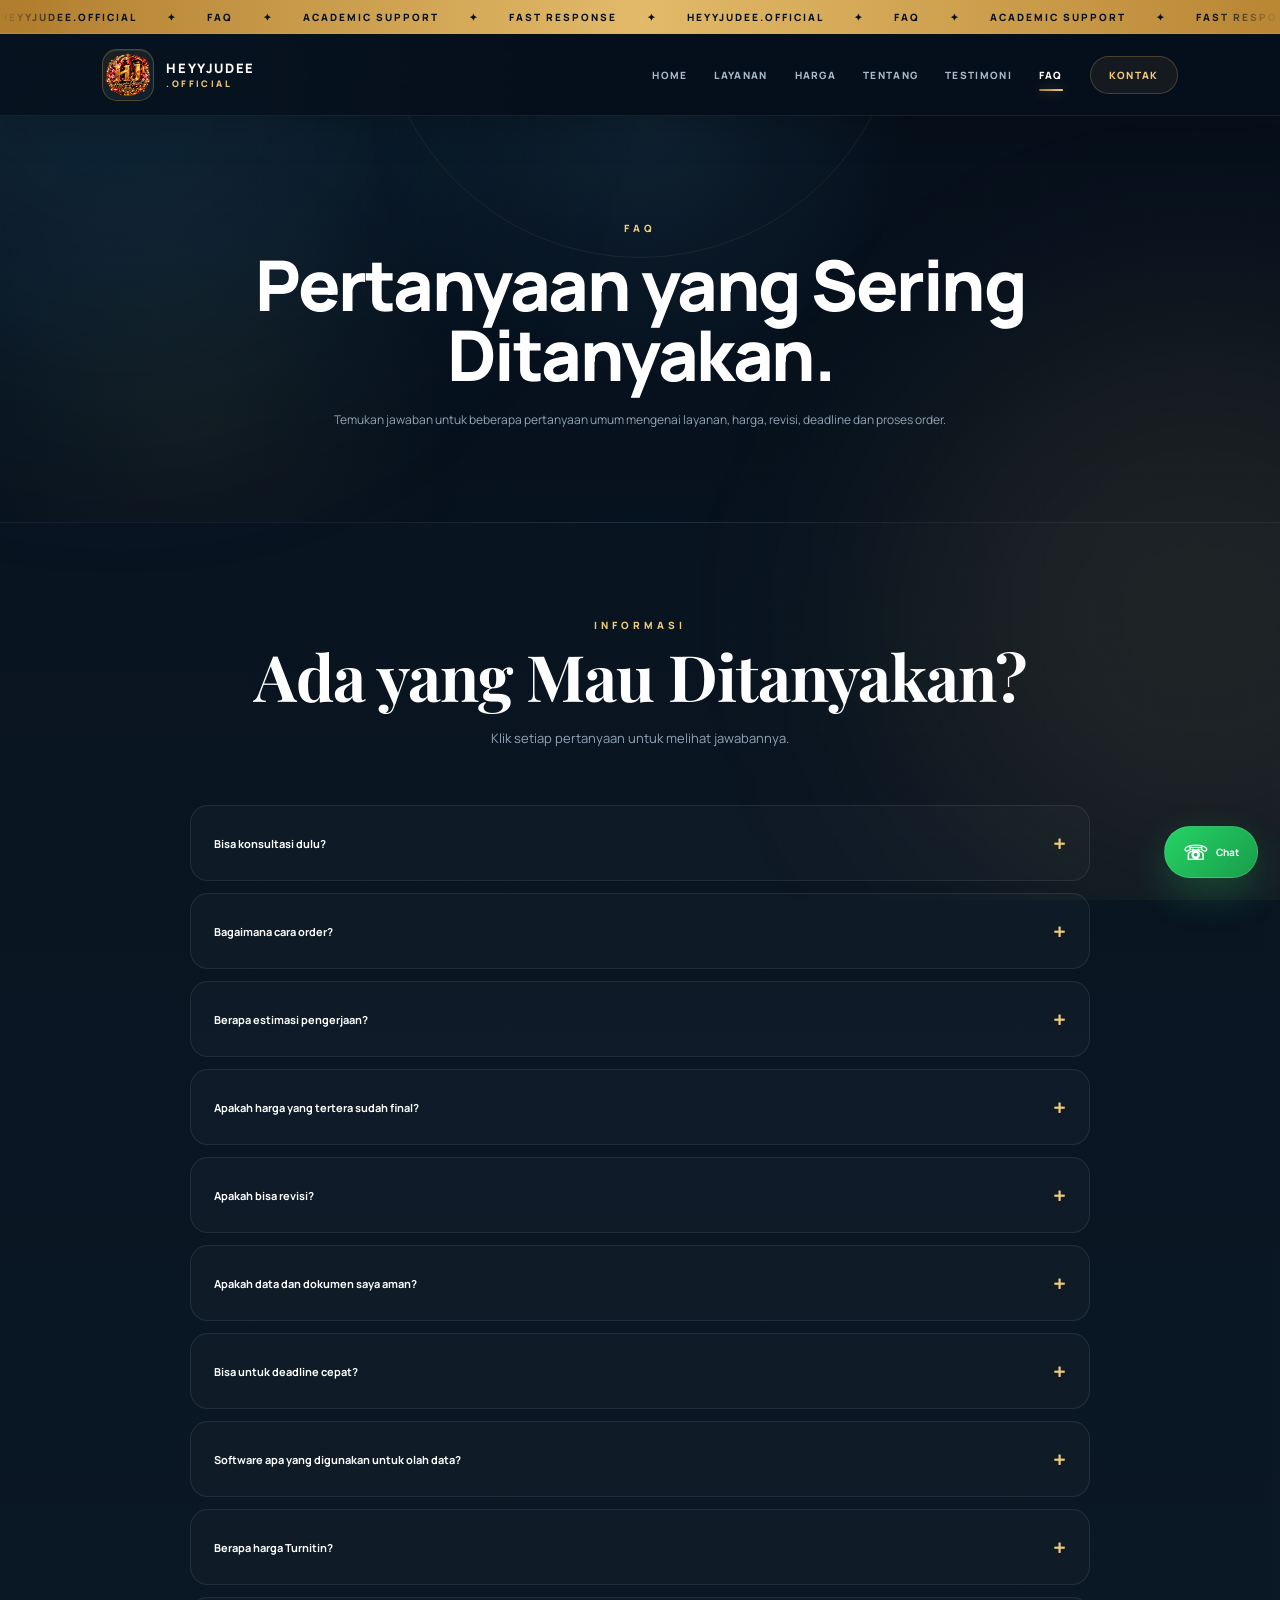
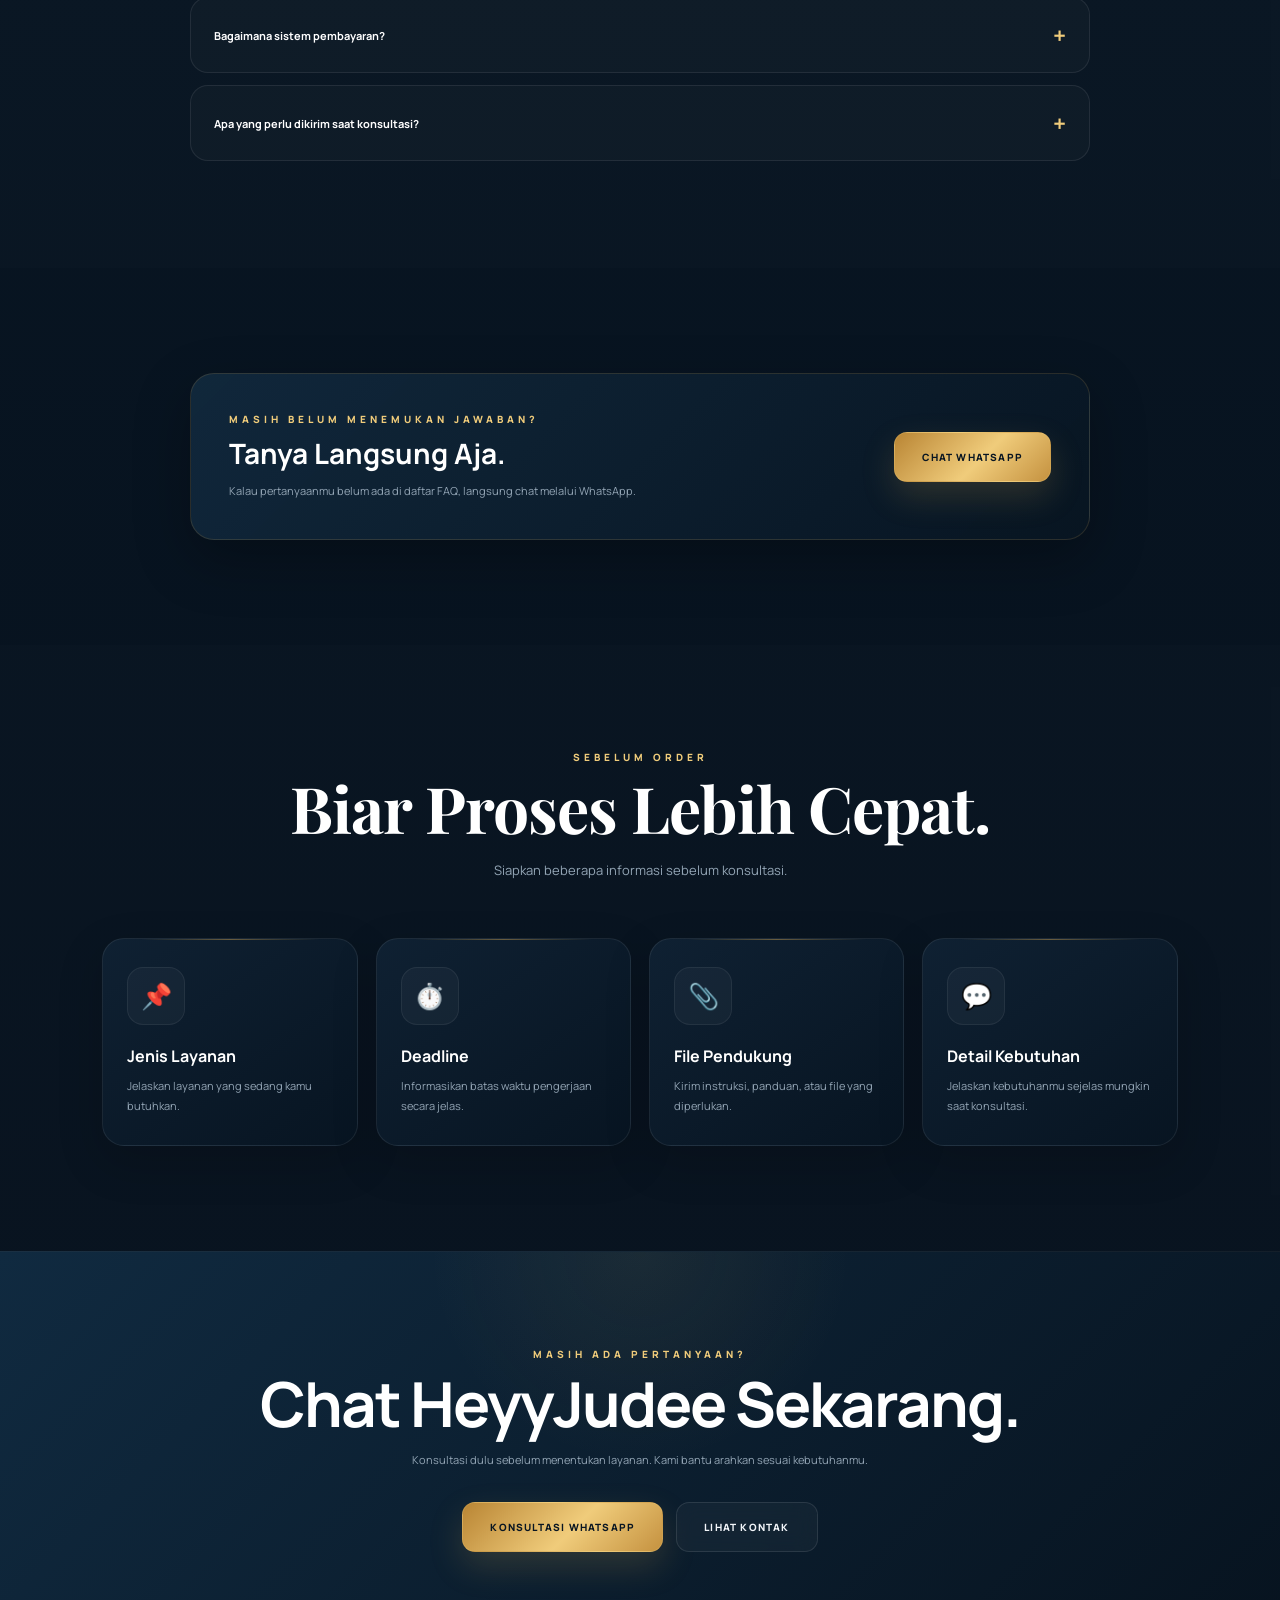
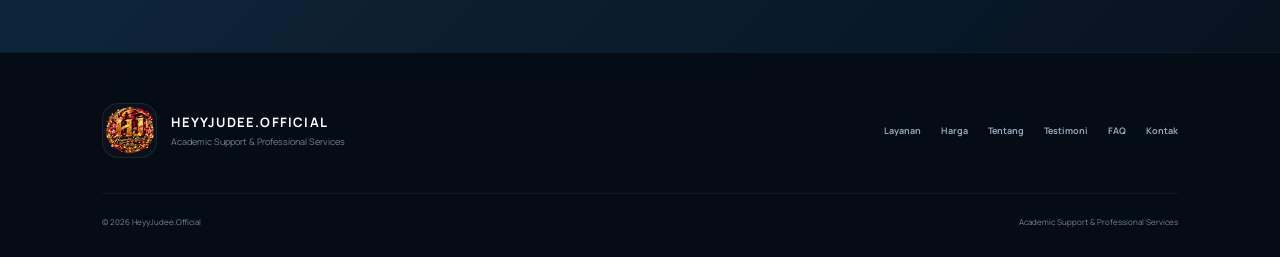
==== commit 7cf1204d: "Fix online running ticker" ====
--- a/faq.html
+++ b/faq.html
@@ -115,7 +115,7 @@
 
     <link
         rel="stylesheet"
-        href="style.css"
+        href="style.css?v=4"
     >
 
 </head>
@@ -1169,9 +1169,9 @@
 
 
 
-<script src="script.js"></script>
+<script src="script.js?v=3"></script>
 
 
 </body>
 
-</html>+</html>
--- a/style.css
+++ b/style.css
@@ -313,41 +313,83 @@
         );
 }
 
-.top-marquee-track {
-    width: max-content;
+/* ======================================================
+   TOP RUNNING TICKER - FINAL FIX
+====================================================== */
+
+.top-marquee {
+    position: relative;
+    z-index: 1500;
+
+    width: 100%;
+    height: 34px;
 
     display: flex;
     align-items: center;
 
+    overflow: hidden;
+
+    background:
+        linear-gradient(
+            90deg,
+            #b17e2e,
+            #e2ba69,
+            #ba8735
+        );
+
+    color: #07111f;
+
+    border-bottom:
+        1px solid rgba(216,170,82,0.25);
+}
+
+.top-marquee-track {
+    display: flex;
+    align-items: center;
+
+    width: max-content;
+    min-width: max-content;
+
+    flex-shrink: 0;
+
     gap: 30px;
 
     white-space: nowrap;
 
-    animation:
-        topTicker 22s linear infinite;
+    will-change: transform;
+
+    animation: tickerMove 16s linear infinite !important;
 }
 
 .top-marquee-track span {
-    flex-shrink: 0;
+    display: inline-block;
+
+    flex: 0 0 auto;
+
+    white-space: nowrap;
 
     font-size: 10px;
     font-weight: 800;
 
-    letter-spacing: 2.1px;
-}
+    letter-spacing: 2px;
+}
+
 
 .top-marquee-track .marquee-dot {
-    font-size: 11px;
-}
-
-@keyframes topTicker {
-    from {
+    color: #07111f;
+}
+
+
+@keyframes tickerMove {
+
+    0% {
         transform: translateX(0);
     }
 
-    to {
+    100% {
         transform: translateX(-50%);
     }
+
 }
 
 
@@ -4726,24 +4768,4 @@
         font-size: 22px;
     }
 
-}
-
-
-/* ======================================================
-   REDUCED MOTION
-====================================================== */
-
-@media (prefers-reduced-motion: reduce) {
-
-    *,
-    *::before,
-    *::after {
-        scroll-behavior: auto !important;
-
-        animation-duration: 0.01ms !important;
-        animation-iteration-count: 1 !important;
-
-        transition-duration: 0.01ms !important;
-    }
-
 }
